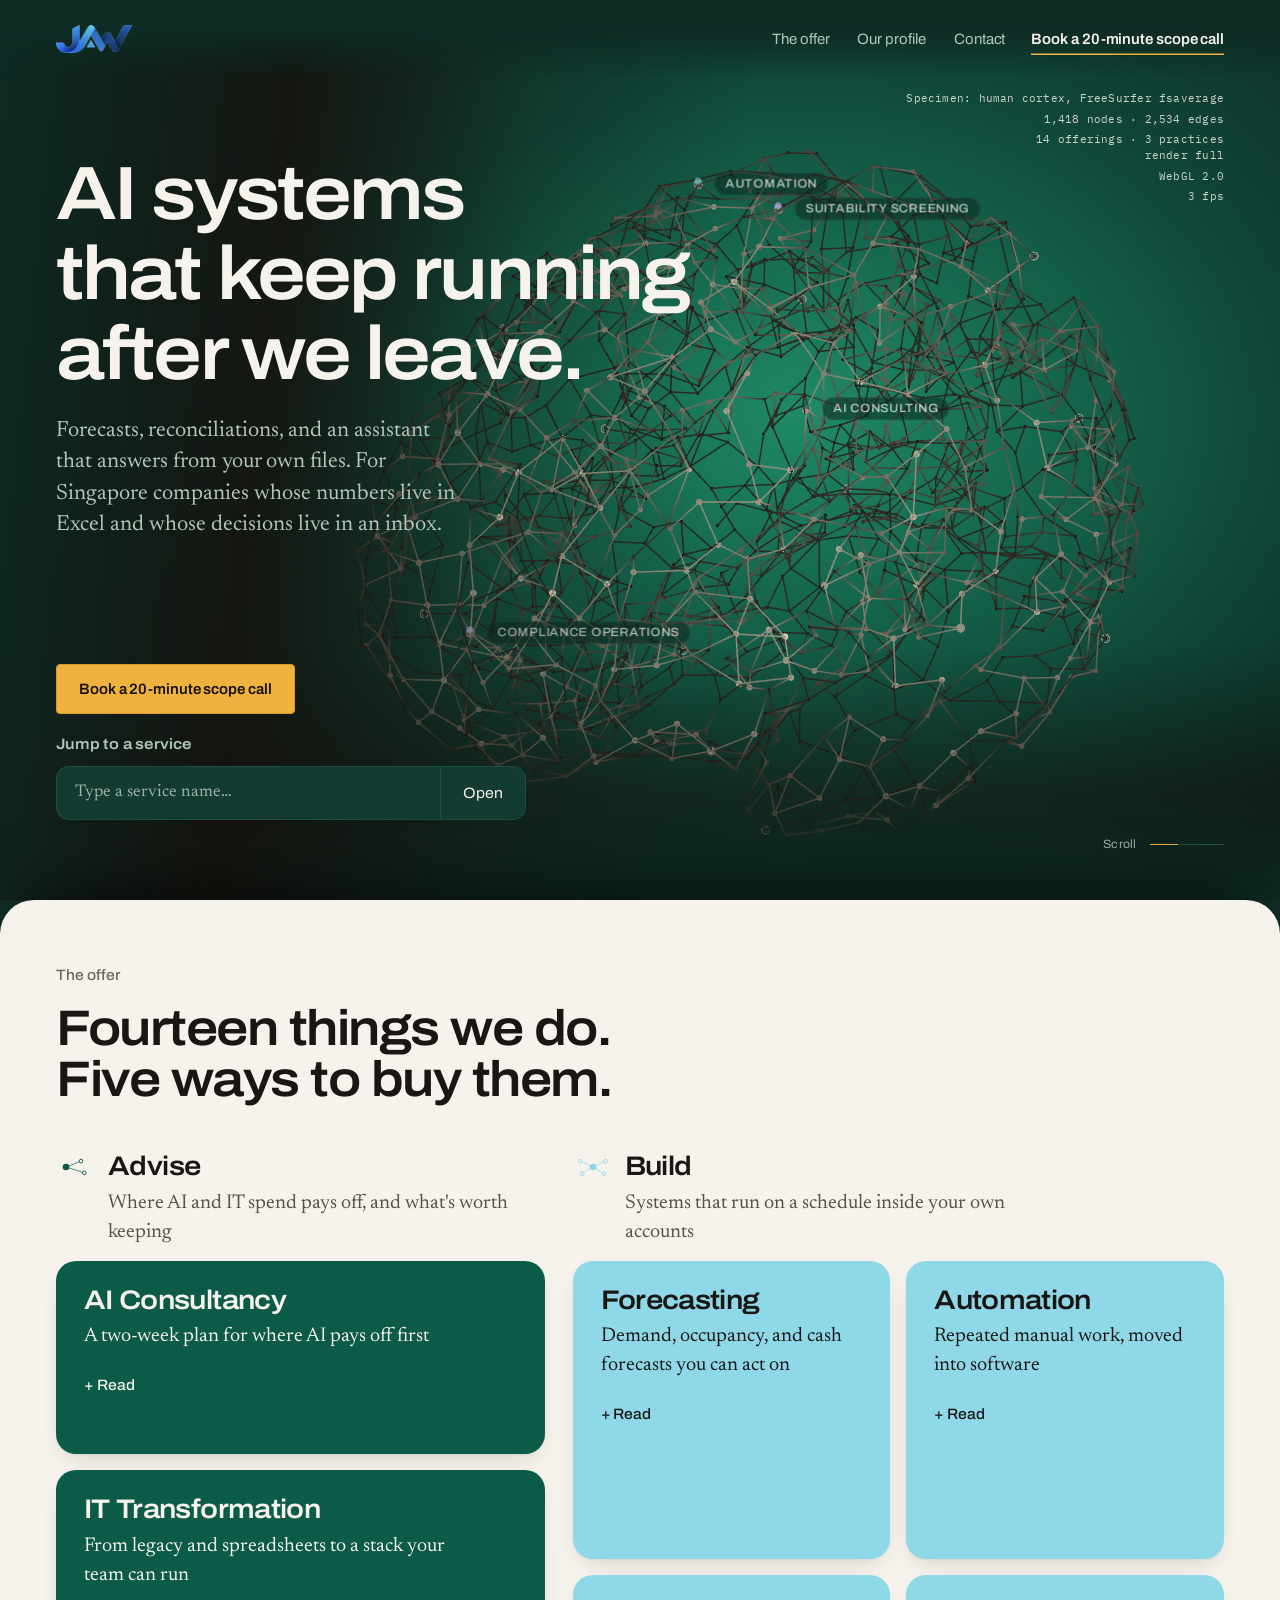
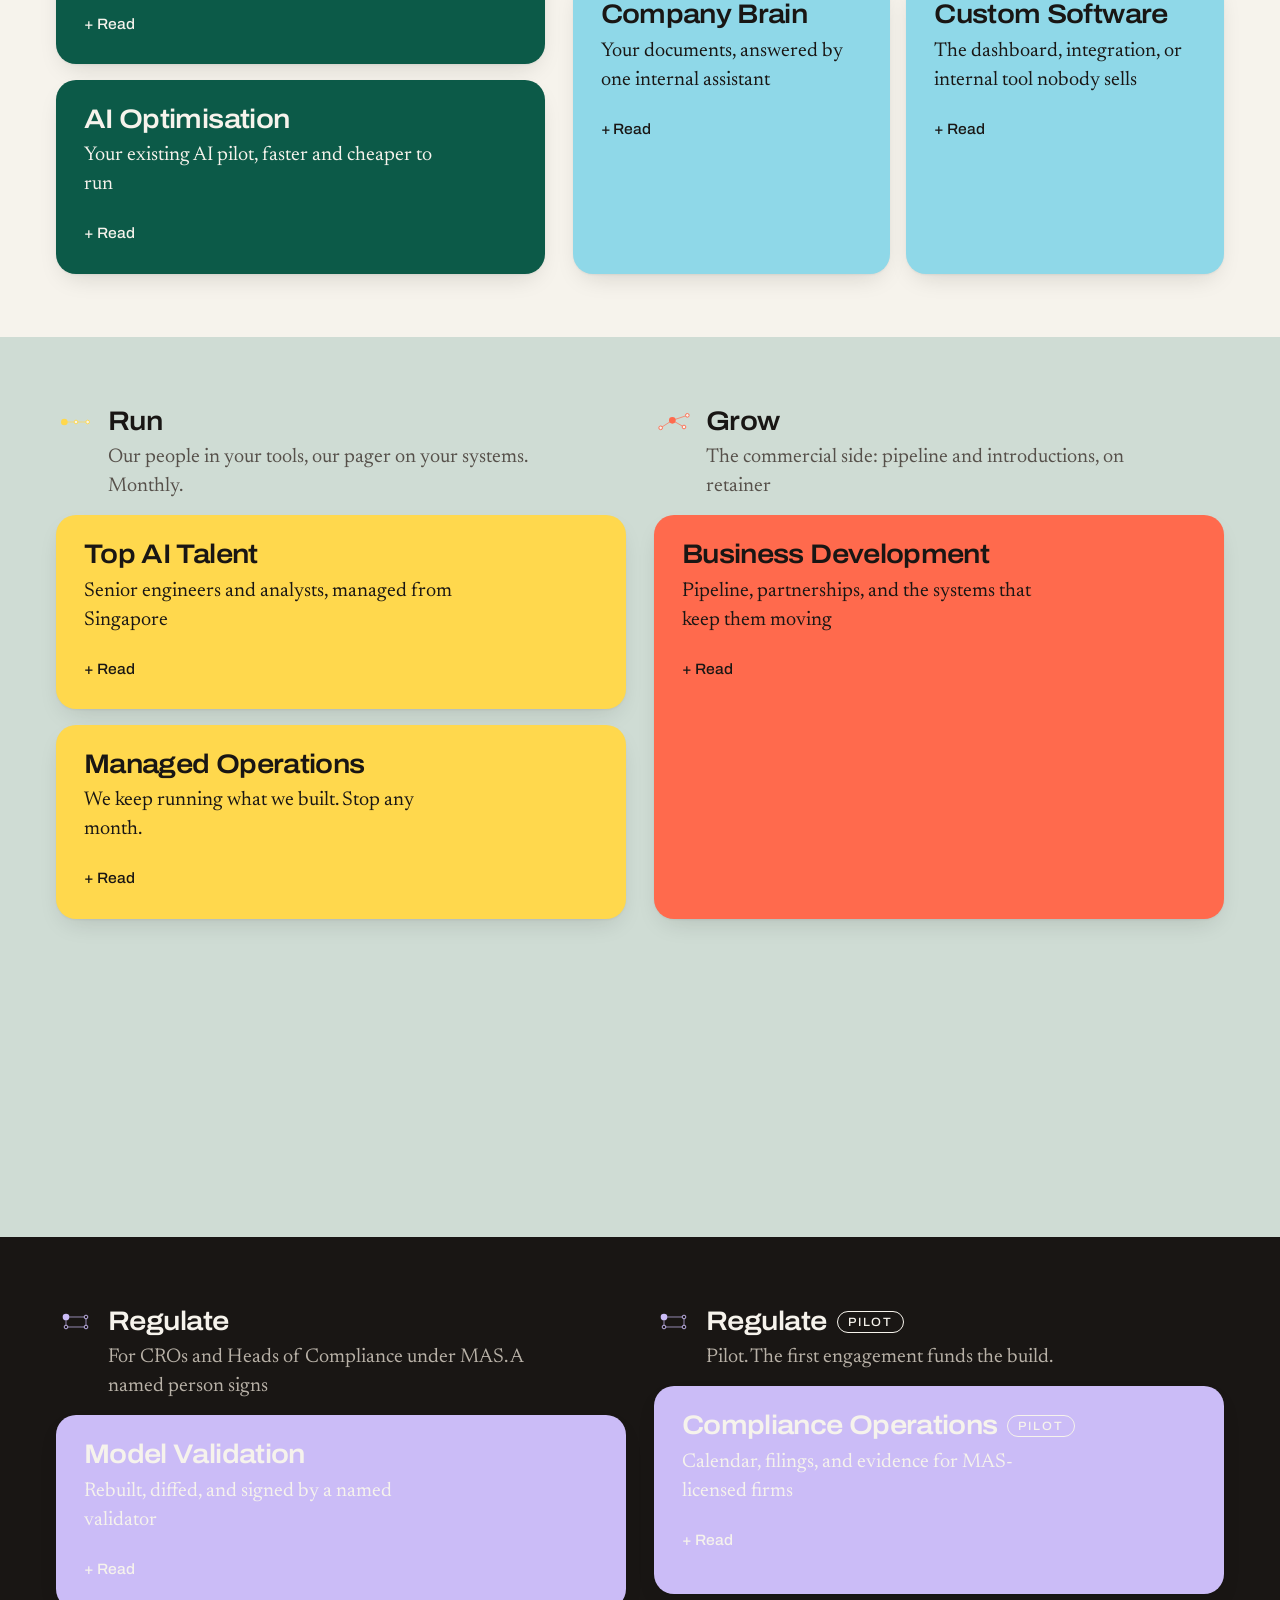
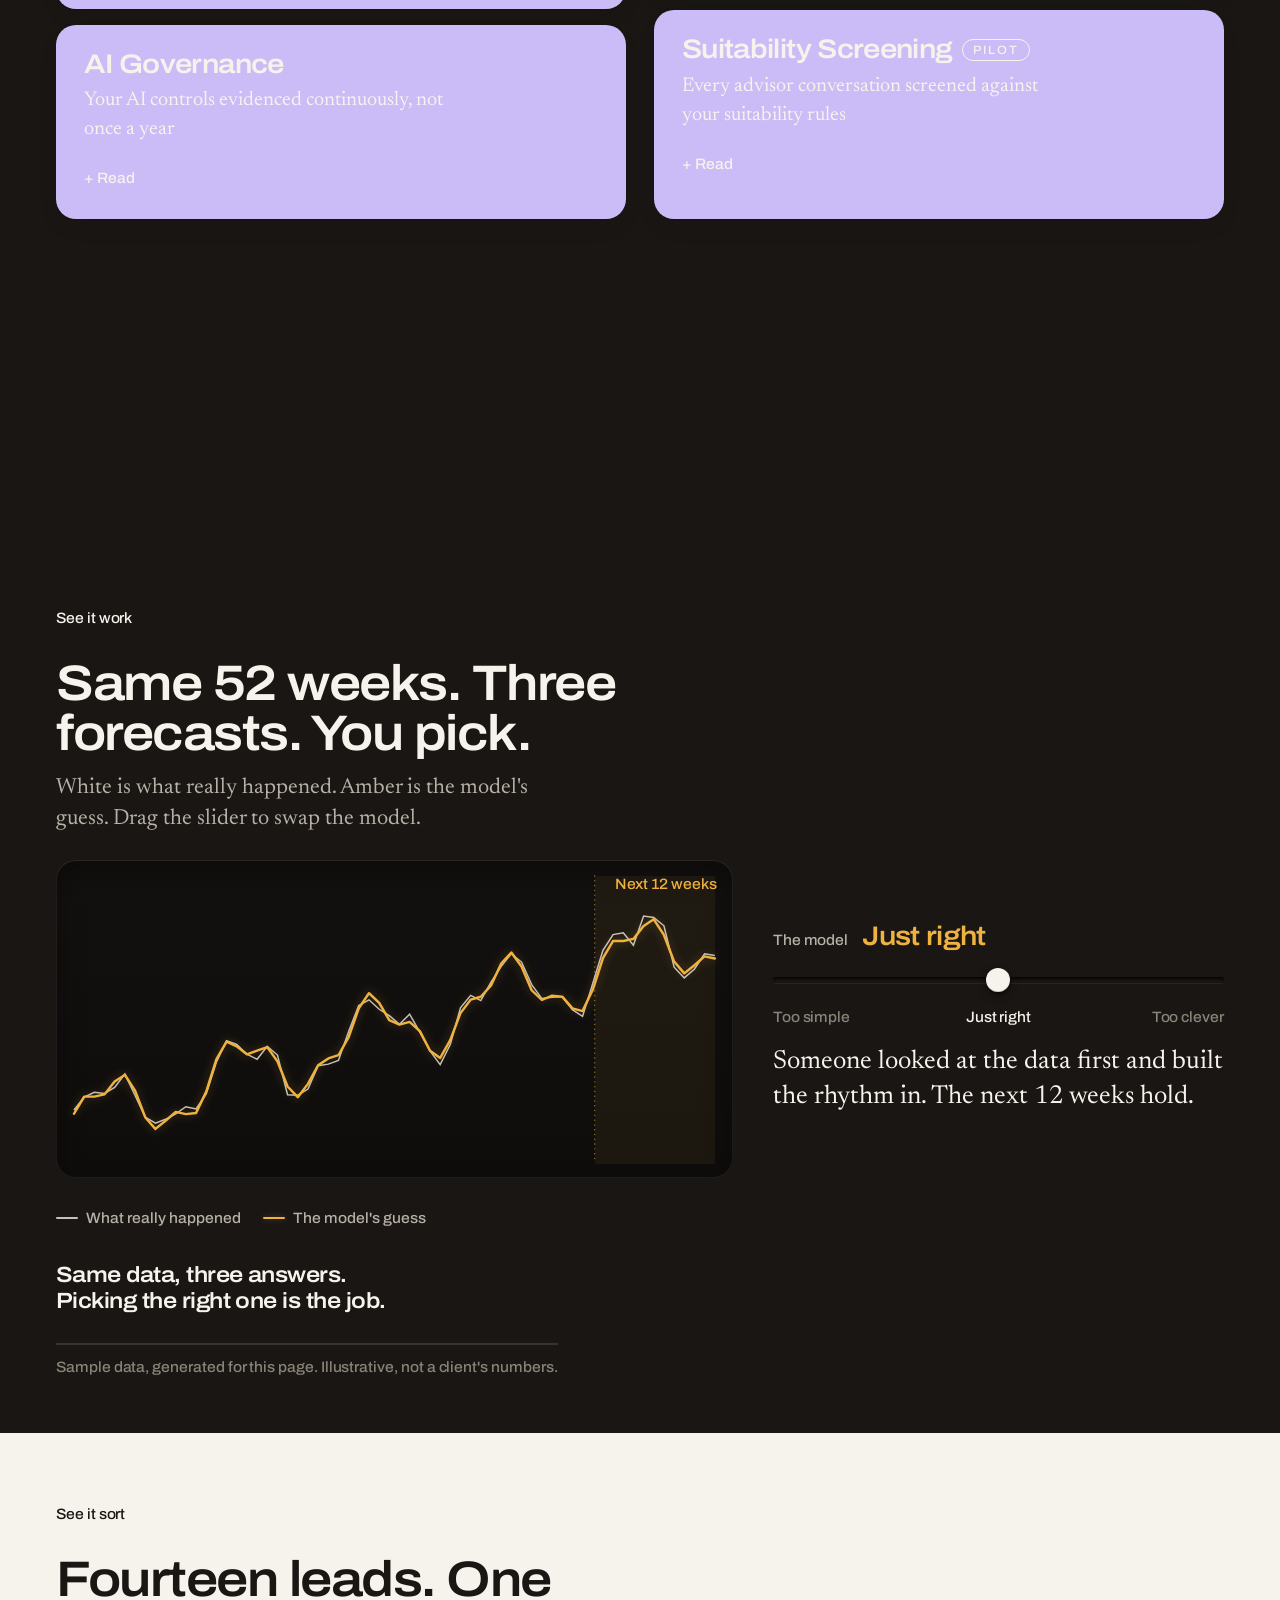
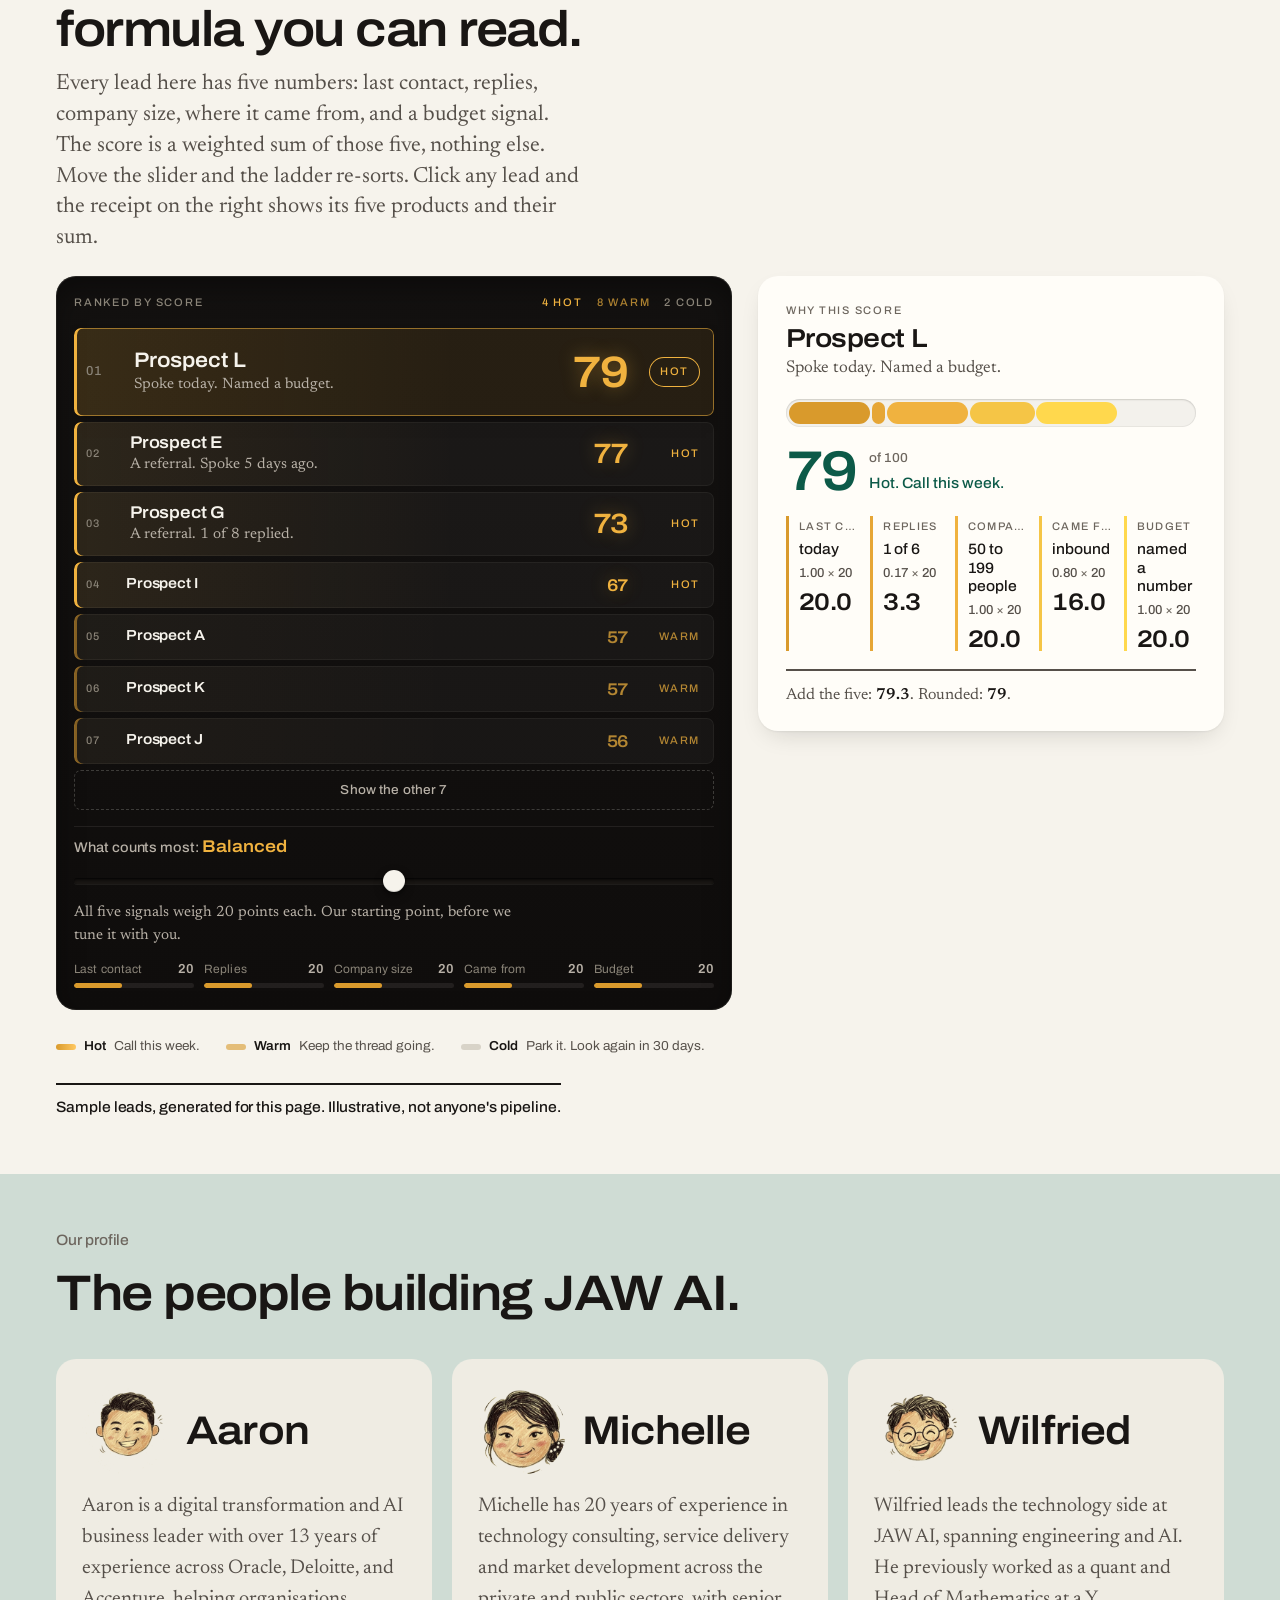
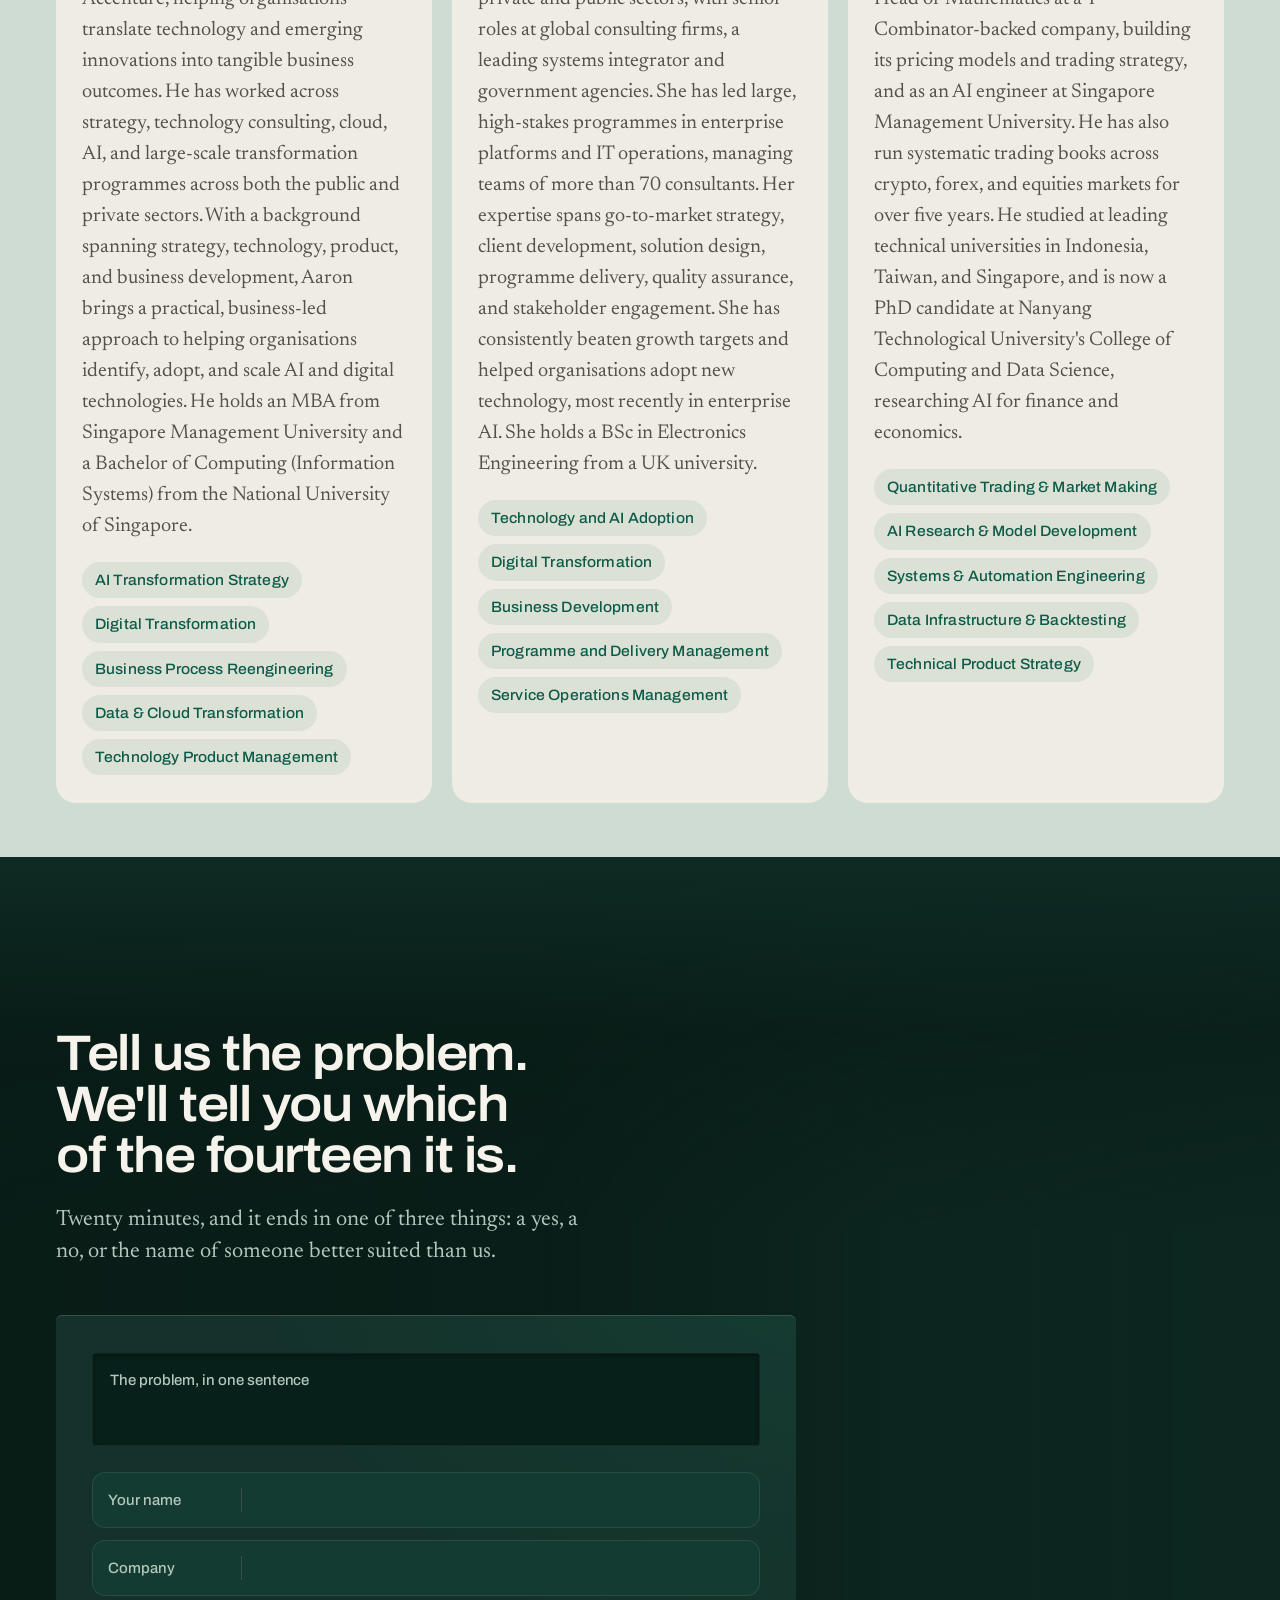
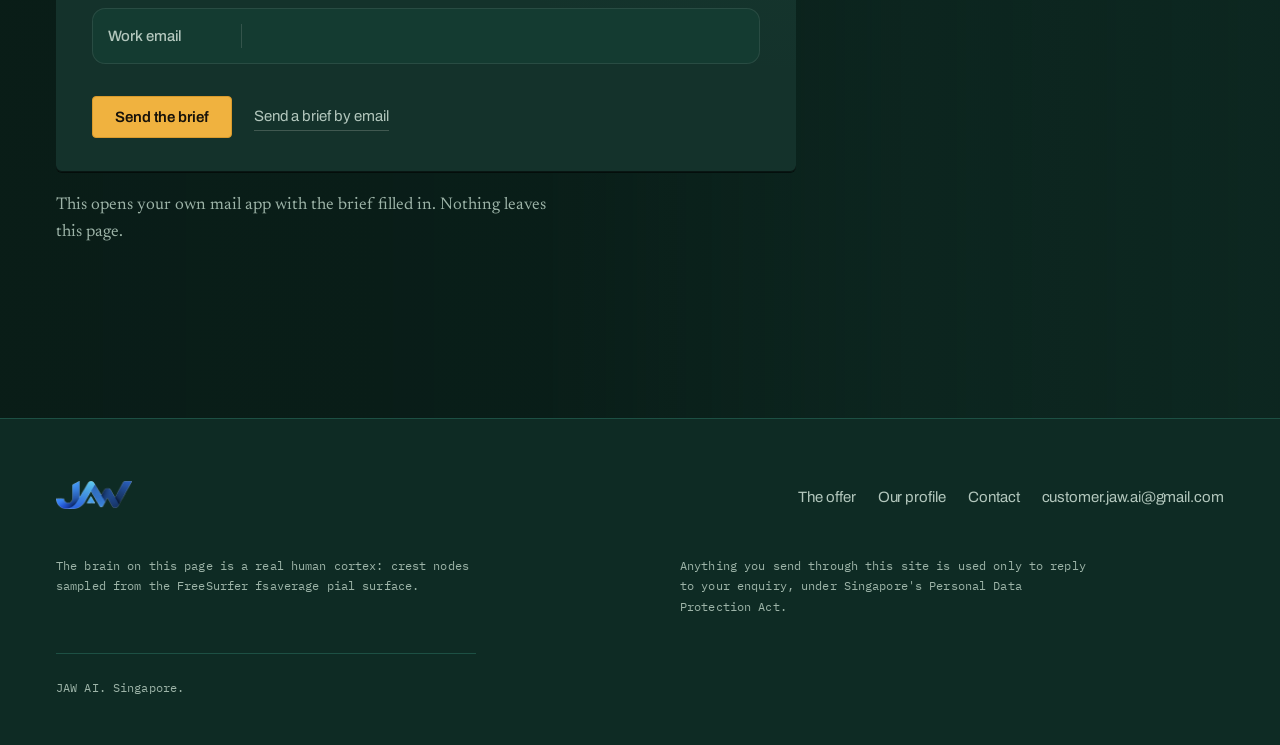
==== standalone.html @ 2fa58566 "A contact address that exists, and a form that is not shaped like a phishing kit customer.jaw.ai@gma" ====
<!doctype html>
<html lang="en-SG">
<head>
<meta charset="utf-8">
<meta name="viewport" content="width=device-width, initial-scale=1, viewport-fit=cover">
<title>JAW AI. AI systems that keep running after we leave.</title>
<meta name="description" content="JAW AI builds forecasting, automation, and internal assistants for Singapore companies that run on spreadsheets and email. Seventeen offerings, five ways to buy them, and the system keeps running after we leave.">
<meta name="theme-color" content="#15120e">
<meta property="og:title" content="JAW AI. AI systems that keep running after we leave.">
<meta property="og:description" content="JAW AI builds forecasting, automation, and internal assistants for Singapore companies that run on spreadsheets and email. Seventeen offerings, five ways to buy them, and the system keeps running after we leave.">
<meta property="og:type" content="website">
<meta property="og:url" content="https://jaw-ai.com/">
<link rel="canonical" href="https://jaw-ai.com/">
<script type="application/ld+json">{"@context":"https://schema.org","@type":"Organization","name":"JAW AI","url":"https://jaw-ai.com/","description":"JAW AI builds forecasting, automation, and internal assistants for Singapore companies that run on spreadsheets and email. Seventeen offerings, five ways to buy them, and the system keeps running after we leave.","email":"customer.jaw.ai@gmail.com","areaServed":{"@type":"Country","name":"Singapore"}}</script>
<link rel="icon" href="[data-uri]" type="image/png">
<link rel="preconnect" href="https://fonts.googleapis.com">
<link rel="preconnect" href="https://fonts.gstatic.com" crossorigin>
<link rel="stylesheet" href="https://fonts.googleapis.com/css2?family=Archivo:wdth,wght@62..125,400..700&family=Newsreader:opsz,wght@6..72,400..600&family=IBM+Plex+Mono:wght@400;500&display=swap" media="print" onload="this.media='all'">
<noscript><link rel="stylesheet" href="https://fonts.googleapis.com/css2?family=Archivo:wdth,wght@62..125,400..700&family=Newsreader:opsz,wght@6..72,400..600&family=IBM+Plex+Mono:wght@400;500&display=swap"></noscript>
<style>/* JAW AI. The contract is DESIGN_JAW.md; every value here traces to a line in it.
   Two grounds: a warm chamber for the object, plaster paper for the document. One hue, the
   specimen key, at two values. A literal colour used in a component instead of a token is a bug. */

:root {
  /* --- CORE. Three values carry the whole system, the way Dropbox's Blue, Coconut and
     Graphite do: one warm off-white to read on, one warm near-black, and the specimen's room. */
  --coconut: #f6f3ec;
  --graphite: #191614;
  --key: #f0b23f;            /* the specimen key. The brain draws with it, so it never changes */
  --key-ink: #17120a;
  /* the amber is a lit object, not a fill: a control painted with it is graded from this pair.
     Both stops are measured against --key-ink in qa/jaw/contrast_check.mjs. */
  --key-lit: #ffc862;
  --key-deep: #d99a2c;

  /* the receipt's five segments: five values of the one hue, deep to paper value, in signal
     order. Shapes on a card, keyed to five printed numbers, not five accents. Three of the five
     are existing tokens; the two intermediates are the only new literals. */
  --key-step-1: var(--key-deep);
  --key-step-2: #e6a636;
  --key-step-3: var(--key);
  --key-step-4: #f5c546;
  --key-step-5: var(--butter);

  /* --- GROUNDS. Every ground on the page is the paper, the ink, the room, or the specimen;
     nothing is imported (DESIGN_TASTE_2026-09-08.md). Sky and lilac were deleted 2026-09-08
     as hues that belonged to nobody, and with them a `#ff6a4d` typed straight into .g-coral:
     a literal the contrast gate reads :root and therefore never measured. Measured on the way
     out, the jade accent on that coral was 3.00:1, under AA. */
  --butter: #ffd84d;         /* the specimen at paper value */
  --mist: #cfdcd4;           /* the room at paper value */
  --jade: #0c5a48;

  /* --- the chamber: deep jade, not black. The specimen is warm bone against it. */
  --chamber: #0e2b24;          /* the edge of the room, and the token the contrast gate reads */
  --chamber-bright: #1f8a68;   /* the lamp behind the specimen; CSF: "ijo nya juga cerah" */
  --chamber-2: #143b31;
  --chamber-3: #1d5044;
  --on-chamber: #f6f3ec;
  --on-chamber-2: #b3c7bd;
  --on-chamber-3: #9db4a8;
  --scrim: rgba(14, 43, 36, 0.74);
  /* the brief plate: ONE flat surface inside the room, raised by a rim light rather than by a
     drop shadow, because a black shadow on a near-black ground is invisible and only makes mud
     at the edge. The 206deg three-stop ramp it used to carry spanned twelve points of L* at 52%
     saturation, which at panel scale reads as plastic, not as light. */
  --plate-face: #14322b;                     /* the surface; 12.5:1 under --on-chamber */
  --plate-rim: rgba(246, 243, 236, 0.16);    /* the edge the lamp is on */
  --plate-seam: rgba(0, 0, 0, 0.55);         /* the edge it is not */
  --brief-rule: rgba(246, 243, 236, 0.20);
  --brief-well: #08201a;

  /* --- the reading ground and its ink */
  --paper: var(--coconut);
  --paper-2: #efece3;
  --card: #fffdf8;
  --ink: var(--graphite);
  --ink-2: #56504a;
  --ink-3: #6d665e;
  --rule: #d8d3c8;
  --rule-soft: #e7e3d9;
  --wash: rgba(25, 22, 20, 0.05);
  --key-paper: var(--jade);  /* 7.37:1 on coconut, 5.90 on butter, 5.12 on sky, 4.70 on lilac */

  /* the brain reads these three; they are chamber values because it only ever draws on chamber */
  --ground: var(--chamber);
  --tissue-node: #fbf6ea;
  --tissue-line: #c2b9a2;

  /* --- type. Archivo carries a width axis: display is set expanded, at 112. */
  --display: "Archivo", "Helvetica Neue", Arial, sans-serif;
  --text: "Newsreader", Georgia, "Times New Roman", serif;
  --sans: "Archivo", "Helvetica Neue", Arial, sans-serif;
  --mono: "IBM Plex Mono", ui-monospace, "SF Mono", Menlo, monospace;

  --r-xs: 7px;
  --r-sm: 13px;
  --r-md: 20px;
  --r-lg: 34px;
  --r-pill: 999px;

  --lift-1: 0 1px 2px rgba(22, 21, 15, 0.05), 0 10px 26px -10px rgba(22, 21, 15, 0.18);
  --lift-2: 0 2px 6px rgba(22, 21, 15, 0.06), 0 26px 54px -20px rgba(22, 21, 15, 0.34);
  --lift-chamber: 0 -26px 70px -26px rgba(0, 0, 0, 0.78);
  --lift-card: 0 30px 70px -30px rgba(0, 0, 0, 0.92);

  --ease: cubic-bezier(0.16, 1, 0.3, 1);
  --ease-quart: cubic-bezier(0.25, 1, 0.5, 1);
  --micro: 170ms;
  --reveal: 780ms;

  --margin: 22px;
  --bar: 60px;
  --act-y: 84px;
  --gutter: 40px;

  --fs-h1: clamp(40px, 11.2vw, 58px);
  --fs-h2: clamp(30px, 8vw, 40px);        /* was 29..38: one section-head size, .cut__h and .h2 both read it */
  --fs-h3: 22px;                           /* was 21: block names, card name, team names, the toys' readouts */
  --fs-lede: clamp(20px, 5.2vw, 23px);
  --fs-text: 18px;
  --fs-small: 16px;
  --fs-sub: 21px;                          /* the step between the lede and the body: the toys' notes */
  --fs-name: 15px;
  --fs-label: 12px;                        /* was 11: the pilot tag and .num; 11px was the one size under the HUD */

  /* the muted inks on graphite. .act-graphite already redefines --ink-2/--ink-3 to these exact
     values (page.css 798..808) but the cuts use .g-graphite, which never did, so the demo block
     typed #b8b1a7 and #8a8478 as literals eleven times. Named once, measured once. */
  --on-graphite-2: #b8b1a7;   /* 8.5:1 on graphite */
  --on-graphite-3: #8a8478;   /* 4.9:1 on graphite */
}

@media (min-width: 1000px) {
  :root {
    --margin: 56px;
    --bar: 78px;
    --act-y: 152px;
    --gutter: 80px;
    --fs-h1: clamp(58px, 5.9vw, 92px);
    --fs-h2: clamp(36px, 3.9vw, 58px);      /* was 34..54: the ceiling is .cut__h's old 58, so the demo does not shrink */
    --fs-h3: clamp(24px, 2.1vw, 30px);      /* was 23: .offer-block__name's old clamp, now the one h3 */
    --fs-lede: clamp(22px, 1.7vw, 31px);
    --fs-text: 20px;                         /* was 19: every explanatory line joins this */
    --fs-small: 17px;
    --fs-sub: 26px;
    --fs-name: 15px;
    --fs-label: 12px;
  }
}

*, *::before, *::after { box-sizing: border-box; }
html { -webkit-text-size-adjust: 100%; scroll-behavior: smooth; }
/* momentum scrolling. The references both run it, and it is most of the difference between a
   page that reads as a document and one that reads as a product. Lenis drives the real scroll
   position, so the fixed chamber and the scroll-driven timelines keep working. */
html.lenis, html.lenis body { height: auto; }
.lenis.lenis-smooth { scroll-behavior: auto !important; }
.lenis.lenis-smooth [data-lenis-prevent] { overscroll-behavior: contain; }
.lenis.lenis-stopped { overflow: clip; }
body {
  margin: 0; background: var(--chamber); color: var(--on-chamber);
  font: 400 var(--fs-text)/1.62 var(--text);
  font-optical-sizing: auto; text-rendering: optimizeLegibility;
  -webkit-font-smoothing: antialiased; overflow-x: hidden;
}
img { max-width: 100%; display: block; }
a { color: inherit; }
:focus-visible { outline: 2px solid var(--key); outline-offset: 3px; border-radius: 1px; }
::selection { background: var(--key); color: var(--key-ink); }

/* one display setting, used everywhere the display face appears */
.h1, .h2, .h3, .band-name, .plate-name, .row-name, .keep-name, .stop-name, .wordmark, .card-name {
  font-family: var(--display);
  font-variation-settings: "wdth" 112;
  font-weight: 600;
  letter-spacing: -0.024em;
}
.label {
  font-family: var(--sans); font-variation-settings: "wdth" 104; font-weight: 500;
  font-size: var(--fs-name); letter-spacing: -0.004em;
}
.num { font-family: var(--sans); font-variation-settings: "wdth" 104; font-weight: 500; font-size: var(--fs-label); letter-spacing: 0.08em; font-variant-numeric: tabular-nums; }
.mono { font-family: var(--mono); font-size: 12px; letter-spacing: 0.01em; }

.skip { position: absolute; left: -9999px; top: 8px; z-index: 60; background: var(--key); color: var(--key-ink); padding: 10px 14px; font-family: var(--sans); }
.skip:focus { left: 8px; }
.sr-only { position: absolute; width: 1px; height: 1px; padding: 0; margin: -1px; overflow: hidden; clip: rect(0 0 0 0); white-space: nowrap; border: 0; }

/* ---------------------------------------------------------------- the chamber */
.brain-layer {
  position: absolute; inset: 0 0 auto; height: 54svh; z-index: 0; overflow: hidden;
  /* graded, not flat: bright jade where the lamp falls on the specimen, deep jade at the edges.
     The canvas clears to transparent, so this is the ground the tissue is lit against. */
  background:
    radial-gradient(ellipse 58% 62% at 63% 46%, var(--chamber-bright) 0%, #166a50 30%, #10483a 62%, transparent 100%),
    linear-gradient(160deg, #123a2f 0%, var(--chamber) 55%, #08221b 100%);
}
.brain-layer canvas, .brain-layer .poster { position: absolute; inset: 0; width: 100%; height: 100%; display: block; }
.brain-layer canvas { cursor: grab; touch-action: pan-y; }
.brain-layer canvas:active { cursor: grabbing; }
.poster { object-fit: cover; opacity: 1; transition: opacity 900ms var(--ease); }
.brain-layer[data-rung="full"] .poster, .brain-layer[data-rung="reduced"] .poster { opacity: 0; }
.brain-layer[data-rung="probing"] canvas { visibility: hidden; }
.brain-layer[data-rung="poster"] canvas, .brain-layer[data-rung="poster"] .labels { display: none; }
@media (min-width: 1000px) {
  .brain-layer { position: fixed; inset: 0; height: 100svh; }
  /* the object sits right of centre: the headline is never read through it */
  .brain-layer canvas, .brain-layer .poster, .brain-layer .labels { left: 22%; width: 78%; }
}

.labels { position: absolute; inset: 0; pointer-events: none; }
.hub {
  position: absolute; left: 0; top: 0; display: flex; align-items: flex-start; gap: 9px;
  pointer-events: auto; will-change: transform; font-family: var(--sans);
  font-variation-settings: "wdth" 104; font-weight: 500; font-size: 12px; letter-spacing: 0.06em;
  text-transform: uppercase; color: var(--on-chamber); text-decoration: none; background: none;
  border: 0; padding: 3px 8px 3px 0; margin-top: -15px; white-space: nowrap; cursor: pointer;
  opacity: calc(0.66 + 0.34 * var(--lit, 0)); transition: opacity var(--micro) var(--ease);
}
.hub .name { background: var(--scrim); padding: 4px 11px 3px; border-radius: var(--r-pill); line-height: 1.3; box-shadow: inset 0 0 0 1px rgba(243, 238, 227, 0.09); backdrop-filter: blur(3px); }
.hub:hover .name, .hub:focus-visible .name { box-shadow: inset 0 0 0 1px rgba(243, 238, 227, 0.28); }
.hub[data-active="1"] .name { background: var(--key); color: var(--key-ink); box-shadow: none; }
.hub[data-side="l"] { flex-direction: row-reverse; padding: 3px 0 3px 8px; }
.hub[data-side="l"] .dot { transform: translateX(4px); }
.hub[data-facing="0"] { opacity: 0; pointer-events: none; }
body[data-act="contact"] .hub:not([data-active="1"]) { opacity: 0; pointer-events: none; }
/* --acc is set inline per hub button in main.ts, one colour per group: the dot carries the
   "warna warni" CSF asked for onto the specimen itself, not just onto the paper below. */
.dot { width: 7px; height: 7px; margin-top: 5px; border-radius: 50%; border: 1px solid var(--acc, var(--on-chamber)); background: var(--acc, transparent); opacity: 0.85; transform: translateX(-4px); flex: none; }
.hub[data-active="1"] .dot { border-color: var(--key); background: var(--key); opacity: 1; }

.hud { position: absolute; display: flex; flex-direction: column; gap: 3px; pointer-events: none; color: var(--on-chamber); opacity: 0.82; line-height: 1.6; font-family: var(--mono); font-size: 11px; letter-spacing: 0.02em; }
.hud-top { top: calc(var(--bar) + 12px); right: var(--margin); text-align: right; }
.hud-corner { top: calc(var(--bar) + 12px + 5.2em); right: var(--margin); text-align: right; }
@media (max-width: 999px) {
  .hud-corner { display: none; }
  .hud-top { top: auto; bottom: 10px; left: var(--margin); right: auto; text-align: left; }
  .hud-top span:nth-child(n+2) { display: none; }
  .hub { opacity: 0; pointer-events: none; }
  .hub[data-active="1"] { opacity: 1; pointer-events: auto; }
}

/* the specimen card: the one element on the page with a shadow, because it floats over glass.
   2026-09-28: it sits on the specimen's centre line, not the bottom of the screen. aimAt() turns
   the clicked hub to face the camera, so the hub lands at the canvas centre; the card sits beside
   it on the same line. `translate` is used for the centring so `transform` stays free for the
   arrival keyframe. */
.card {
  position: absolute; right: var(--margin); top: 50%; bottom: auto; translate: 0 -50%;
  width: min(400px, calc(100% - 2 * var(--margin)));
  max-height: calc(100svh - 2 * (var(--bar) + 24px)); overflow: auto;
  background: var(--chamber-2); padding: 26px 28px 24px; z-index: 3; border-radius: 6px;
  box-shadow: inset 0 1px 0 var(--plate-rim), inset 0 0 0 1px var(--chamber-3), 0 1px 0 var(--plate-seam);
  animation: card-in 240ms var(--ease) both;
}
@keyframes card-in { from { opacity: 0; transform: translateY(10px); } to { opacity: 1; transform: none; } }
.card[hidden] { display: none; }
.card-group { margin: 0 0 12px; color: var(--key); display: flex; align-items: center; gap: 9px; }
/* the same disc the hub carries on the specimen, so the card is visibly the hub's */
.card-dot { width: 9px; height: 9px; border-radius: 50%; background: var(--acc, var(--key)); flex: none; }
.card-name { margin: 0; font-size: var(--fs-h3); line-height: 1.04; }
.card-blurb { margin: 10px 0 0; font-size: var(--fs-text); line-height: 1.5; color: var(--on-chamber-2); max-width: 30ch; }
.card-foot { margin: 20px 0 0; display: flex; justify-content: space-between; align-items: center; font-family: var(--sans); font-variation-settings: "wdth" 104; font-size: var(--fs-name); letter-spacing: -0.004em; }
.card-foot a { color: var(--key); text-decoration: none; border-bottom: 1px solid var(--key); padding-bottom: 3px; }
.card-close { font: inherit; letter-spacing: inherit; text-transform: inherit; color: var(--on-chamber-3); background: none; border: 0; padding: 0; cursor: pointer; }
@media (max-width: 999px) { .card { left: var(--margin); right: var(--margin); width: auto; top: auto; bottom: 14px; translate: none; } }

/* ---------------------------------------------------------------- the bar */
.topbar {
  position: fixed; top: 0; left: 0; right: 0; height: var(--bar); z-index: 40;
  display: flex; align-items: center; gap: 26px; padding: 0 var(--margin);
  color: var(--on-chamber);
  background: linear-gradient(var(--chamber) 38%, rgba(21, 18, 14, 0));
  transition: background var(--micro) linear, color var(--micro) linear, box-shadow var(--micro) linear;
}
body[data-ground="paper"] .topbar {
  color: var(--graphite); background: transparent;
  backdrop-filter: blur(20px) saturate(1.5); -webkit-backdrop-filter: blur(20px) saturate(1.5);
  box-shadow: 0 1px 0 rgba(25, 22, 20, 0.09);
}
body[data-ground="dark"] .topbar {
  color: var(--coconut); background: transparent;
  backdrop-filter: blur(20px) saturate(1.5); -webkit-backdrop-filter: blur(20px) saturate(1.5);
  box-shadow: 0 1px 0 rgba(246, 243, 236, 0.12);
}
body[data-ground="paper"] .topnav a { color: var(--ink-2); }
body[data-ground="dark"] .topnav a { color: var(--on-chamber-2); }
/* the mark: CSF's own file (2026-09-28), replacing the amber-dot-plus-text placeholder. A real
   logo doesn't recolour per ground the way the dot did; it's the same blue gradient on chamber
   and on paper, which is the point of a mark rather than a token-painted glyph. */
.wordmark { display: inline-flex; align-items: center; text-decoration: none; }
.wordmark-mark { display: block; height: 24px; width: auto; }
@media (min-width: 1000px) { .wordmark-mark { height: 28px; } }
.topnav { margin-left: auto; }
.topnav ul { display: flex; gap: 28px; list-style: none; margin: 0; padding: 0; }
.topnav a { font-family: var(--sans); font-variation-settings: "wdth" 100; font-size: var(--fs-name); letter-spacing: -0.004em; color: var(--on-chamber-2); text-decoration: none; transition: color var(--micro) var(--ease); }
body[data-ground="paper"] .topnav a { color: var(--ink-2); }
.topnav a:hover { color: var(--key); }
@media (max-width: 999px) { .topnav { display: none; } .btn-top { margin-left: auto; } }

.btn {
  display: inline-flex; align-items: center; justify-content: center; border-radius: var(--r-pill);
  font-family: var(--sans); font-variation-settings: "wdth" 100; font-weight: 600;
  font-size: var(--fs-name); letter-spacing: -0.006em; text-decoration: none;
  padding: 12px 22px; border: 1px solid transparent; cursor: pointer; border-radius: 4px;
  transition: background var(--micro) var(--ease), color var(--micro) var(--ease),
              border-color var(--micro) var(--ease), box-shadow var(--micro) var(--ease);
}
.btn-primary { background: var(--key); color: var(--key-ink); border-color: var(--key-deep); }
.btn-primary:hover { background: var(--key-lit); border-color: var(--key); }
body[data-ground="paper"] .btn-primary { background: var(--ink); color: var(--paper); border-color: transparent; }
body[data-ground="paper"] .btn-primary:hover { background: var(--key-paper); color: #fff; }

/* The bar asks in words, not in amber. One filled amber object exists on this page and it is
   the one that sends the brief: asking twice, once before the argument has been made, costs
   more than it earns on a considered purchase (DESIGN_TASTE_2026-09-08.md, section 6). */
.btn-top {
  padding: 4px 0 3px; border: 0; border-radius: 0; background: none; font-size: var(--fs-name);
  color: inherit; box-shadow: inset 0 -1.5px 0 0 var(--key);
}
.btn-top:hover { background: none; color: var(--key); }
body[data-ground="paper"] .btn-top { background: none; color: inherit; box-shadow: inset 0 -1.5px 0 0 var(--key-paper); }
body[data-ground="paper"] .btn-top:hover { background: none; color: var(--key-paper); }
@media (max-width: 560px) { .btn-top { font-size: 14px; } }

/* ---------------------------------------------------------------- act I, the hero */
.hero {
  position: relative; z-index: 1; min-height: 100svh;
  padding: calc(54svh + 30px) var(--margin) 40px;
  display: grid; grid-template-rows: auto 1fr auto; gap: 28px;
}
.hero-head { max-width: 100%; }
.h1 { margin: 0; font-size: var(--fs-h1); line-height: 0.94; letter-spacing: -0.038em; text-wrap: balance; }
.h1-line { display: block; overflow: hidden; padding-block: 0.12em; margin-block: -0.12em; }
.h1-inner { display: block; transform: translateY(106%); animation: rise 1000ms var(--ease) forwards; animation-delay: calc(var(--i) * 105ms + 200ms); }
@keyframes rise { to { transform: translateY(0); } }
.hero-lede {
  margin: 26px 0 0; max-width: 34ch; color: var(--on-chamber-2);
  font-size: var(--fs-lede); line-height: 1.42; font-optical-sizing: auto;
  opacity: 0; animation: fade 900ms var(--ease) 700ms forwards;
}
@keyframes fade { to { opacity: 1; } }
.hero-foot { display: grid; gap: 22px; }
.hero-foot > * { min-width: 0; }   /* the input's placeholder can be long; without this the hero overflows a phone */
.hero-ask, .scroll-cue { opacity: 0; animation: fade 900ms var(--ease) 900ms forwards; }
.hero-ask { display: grid; gap: 18px; justify-items: start; }

.ask { margin: 0; max-width: min(470px, 100%); width: 100%; }
.ask-label { display: block; font-family: var(--display); font-variation-settings: "wdth" 110; font-weight: 600; font-size: var(--fs-name); letter-spacing: -0.01em; margin-bottom: 10px; color: var(--on-chamber-2); }
.ask-field { display: flex; }
.ask-field input {
  flex: 1 1 0; width: 100%; min-width: 0; font: 400 var(--fs-small)/1.4 var(--text); color: var(--on-chamber);
  background: var(--chamber-2); border: 1px solid var(--chamber-3); border-right: 0;
  padding: 14px 18px; border-radius: var(--r-sm) 0 0 var(--r-sm);
}
.ask-field input::placeholder { color: var(--on-chamber-3); }
.ask-field input:focus-visible { outline: 2px solid var(--key); outline-offset: -2px; }
.ask-go { font-family: var(--sans); font-variation-settings: "wdth" 106; font-size: var(--fs-name); letter-spacing: -0.004em; color: var(--on-chamber); background: var(--chamber-2); border: 1px solid var(--chamber-3); padding: 0 22px; border-radius: 0 var(--r-sm) var(--r-sm) 0; cursor: pointer; transition: background var(--micro) var(--ease), color var(--micro) var(--ease); }
.ask-go:hover { background: var(--key); color: var(--key-ink); border-color: var(--key); }
.ask-result { margin: 10px 0 0; min-height: 1.6em; font-size: var(--fs-name); line-height: 1.5; color: var(--on-chamber-3); }
.ask-result .hit { color: var(--key); font-family: var(--display); font-variation-settings: "wdth" 110; font-weight: 600; letter-spacing: -0.015em; }

.scroll-cue { display: none; }
@media (min-width: 1000px) {
  .hero { padding: calc(var(--bar) + 9vh) var(--margin) 46px; pointer-events: none; }
  .hero a, .hero input, .hero button, .hero form { pointer-events: auto; }
  .hero::before {
    content: ""; position: absolute; inset: 0; z-index: -1; pointer-events: none;
    background:
      linear-gradient(96deg, var(--chamber) 0%, rgba(21,18,14,0.9) 22%, rgba(21,18,14,0.24) 40%, rgba(21,18,14,0) 55%),
      linear-gradient(0deg, var(--chamber) 0%, rgba(21,18,14,0.52) 12%, rgba(21,18,14,0) 28%);
  }
  .hero-head { grid-row: 1; max-width: min(58vw, 780px); }
  .hero-foot { grid-row: 3; grid-template-columns: minmax(0, 470px) 1fr; align-items: end; gap: 40px; }
  .scroll-cue {
    display: inline-flex; align-items: center; gap: 14px; justify-self: end; align-self: end;
    font-family: var(--sans); font-variation-settings: "wdth" 104; font-size: var(--fs-label);
    letter-spacing: 0.01em; color: var(--on-chamber-3); text-decoration: none;
  }
  .scroll-rule { width: 74px; height: 1px; background: var(--chamber-3); position: relative; overflow: hidden; }
  .scroll-rule::after { content: ""; position: absolute; inset: 0; width: 28px; background: var(--key); animation: travel 2800ms var(--ease-quart) infinite; }
  @keyframes travel { 0% { transform: translateX(-32px); } 62%, 100% { transform: translateX(80px); } }
}

/* ---------------------------------------------------------------- the paper sheet */
.sheet {
  position: relative; z-index: 2; background: transparent; color: var(--ink);
}
/* the cuts, ported from the deck (scrollcraft/builds/jaw-cutlist): every cut paints its own
   ground, so the sheet is transparent and the one unpainted cut lets the hero's brain back */
.cut { min-height: 56svh; display: grid; align-items: center; padding: clamp(2rem, 6vh, 5rem) var(--margin); color: var(--graphite); position: relative; }
.cut__in { display: grid; gap: 14px; max-width: 1240px; width: 100%; margin-inline: auto; }
.sheet > .cut:first-child { border-radius: var(--r-lg) var(--r-lg) 0 0; box-shadow: var(--lift-chamber); min-height: 64svh; }
.g-butter { background: var(--butter); } .g-mist { background: var(--mist); }
.g-coconut { background: var(--coconut); }
/* 2026-09-28: .act-graphite already redefines --ink-2/--ink-3 for graphite (798..808 below);
   .g-graphite never did, so components on a graphite cut (the forecast demo, the leads toy) typed
   #b8b1a7 / #8a8478 as literals instead. Named once as --on-graphite-2/3 (:root), read here, so
   every graphite component can read a token instead of retyping the bytes. */
.g-graphite { background: var(--graphite); color: var(--coconut); --ink: var(--coconut); --ink-2: var(--on-graphite-2); --ink-3: var(--on-graphite-3); --key-paper: var(--key); --rule: rgba(246, 243, 236, 0.24); --rule-soft: rgba(246, 243, 236, 0.13); }
.cut__h { margin: 0; font-family: var(--display); font-variation-settings: "wdth" 112; font-weight: 600; font-size: var(--fs-h2); line-height: 1.0; letter-spacing: -0.03em; text-wrap: balance; max-width: 22ch; }
.cut__p { margin: 0; font-family: var(--text); font-size: var(--fs-lede); line-height: 1.4; max-width: 40ch; color: var(--ink-2); }
.cut__p--wide { max-width: 44ch; }
.cut__tag { margin: 0; font-family: var(--sans); font-variation-settings: "wdth" 104; font-weight: 500; font-size: var(--fs-name); letter-spacing: -0.004em; padding-top: 10px; border-top: 2px solid currentColor; justify-self: start; }
.cut--week .cut__h { font-family: var(--text); font-variation-settings: normal; font-weight: 400; font-size: clamp(26px, 3.4vw, 46px); letter-spacing: -0.01em; max-width: 26ch; }
@media (min-width: 900px) { .cut--week:nth-of-type(odd) .cut__in { justify-items: end; text-align: right; } .cut--week:nth-of-type(odd) .cut__tag { justify-self: end; } }
.cut--pair { min-height: 50svh; }
.cut--pair .cut__in { gap: 40px; }
@media (min-width: 800px) { .cut--pair .cut__in { grid-template-columns: 1fr 1fr; } }
.pair__one { display: grid; gap: 6px; padding-top: 14px; border-top: 2px solid currentColor; }
.pair__more { margin-top: 8px; }
.pair__more summary { cursor: pointer; list-style: none; font-family: var(--sans); font-variation-settings: "wdth" 104; font-weight: 500; font-size: var(--fs-name); letter-spacing: -0.004em; padding: 8px 0; }
.pair__more summary::-webkit-details-marker { display: none; }
.pair__more summary::before { content: "+ "; }
.pair__more[open] summary::before { content: "\2013 "; }
.pair__gline { margin: 6px 0 8px; font-family: var(--sans); font-size: 12px; letter-spacing: 0.04em; color: var(--ink-2); }
.pair__blurb { margin: 0; font-family: var(--text); font-size: var(--fs-text); line-height: 1.6; max-width: 52ch; color: var(--ink-2); }
/* three plates, three angles: a print tipped in at the same angle three times is a template */
.cut.cut--plate[data-jaw-focus="regulated-finance"] .plate { --tilt: -0.45deg; }   /* outranks the nth-of-type rule */
.cut--silence { min-height: 100svh; background: transparent; }
.cut--plate { min-height: 68svh; }
.cut--plate .cut__in { gap: 32px; align-items: center; }
@media (min-width: 900px) { .cut--plate .cut__in { grid-template-columns: minmax(0, 1.1fr) minmax(0, 1fr); } .cut--plate:nth-of-type(even) .plate { order: 2; } }
.plate { margin: 0; border-radius: 3px; overflow: clip; background: var(--chamber); box-shadow: -10px 16px 34px -18px rgba(22, 21, 15, 0.42); transform: rotate(var(--tilt, -0.8deg)); }
.cut--plate:nth-of-type(even) .plate { --tilt: 0.7deg; }
.plate img { width: 100%; height: auto; display: block; }
/* The landing page's tipped-in print and the service page's two-column plate section are both
   called .plate, and the service page's `@media (min-width: 1000px) .plate { display: grid;
   grid-template-columns: 340px ... }` was winning on the landing page: the only images on the
   page were being laid into a 340px column inside a 633px figure, with 293px of dead chamber
   beside them. Measured 2026-09-08: img 340x255 in a 633x255 figure. figure.plate outranks the
   bare class, inside the media query as well as outside it. */
figure.plate { display: block; margin: 0; }
figure.plate img { width: 100%; height: auto; }
.plate__txt { display: grid; gap: 14px; }
.facts { list-style: none; margin: 14px 0 0; padding: 0; display: grid; gap: 18px; }
.facts li { display: grid; gap: 4px; border-top: 2px solid currentColor; padding-top: 12px; }
.facts strong { font-family: var(--display); font-variation-settings: "wdth" 112; font-weight: 600; font-size: 20px; letter-spacing: -0.02em; }
.facts span { font-family: var(--text); font-size: 16px; line-height: 1.5; color: var(--ink-2); }
.facts--four span { font-family: var(--sans); font-size: var(--fs-name); letter-spacing: -0.004em; color: var(--ink-2); }
@media (min-width: 800px) { .facts { grid-template-columns: repeat(3, 1fr); } .facts--four { grid-template-columns: repeat(4, 1fr); } }
.cut--measure { min-height: 80svh; }

/* ---------------------------------------------------------------- the forecast demo
   2026-09-27: "see it work", a live proof rather than a claim. Dark ground on purpose: it's
   the one moment on the page meant to read as an instrument, the way the hero's HUD does.
   Visual pass by Fable after CSF called the first version "slop": the chart plate is a
   recessed instrument well (inset shadows, deeper graphite), not a tinted div; the forecast
   window is its own amber-tinted zone; the actual/fit lines are told apart by geometry (miter
   vs round joins) as well as colour, and the fit line alone carries a soft amber glow; the
   slider is a recessed groove with a lifted bone disc.
   2026-09-28: CSF, "way too small, people need to read like documents... make it more like
   toys". The readout is now the biggest type after the h2, the note is a lede, the groove has
   three named stops, and every ink here is a token (--on-graphite-2/3, page.css :root). */
.cut--demo { min-height: 72svh; }
.demo-widget { margin-top: 12px; display: grid; gap: 28px; max-width: 880px; }

.demo-chart-wrap {
  position: relative;
  border-radius: var(--r-md);
  overflow: hidden;
  background: linear-gradient(180deg, #131110 0%, #0f0d0c 100%);
  box-shadow:
    inset 0 0 0 1px rgba(246, 243, 236, 0.07),
    inset 0 1px 0 rgba(246, 243, 236, 0.05),
    inset 0 12px 28px rgba(0, 0, 0, 0.38);
}
.demo-chart {
  display: block; width: 100%; height: auto; aspect-ratio: 640 / 300; box-sizing: border-box;
  padding: 16px 18px 14px; overflow: visible;
  /* the forecast window (the last 12 of 64 weeks) as its own zone: 52/64 = 81.25% */
  background: linear-gradient(90deg, transparent 0 81.25%, rgba(240, 178, 63, 0.06) 81.25% 100%);
  background-origin: content-box; background-clip: content-box; background-repeat: no-repeat;
}
.demo-actual { fill: none; stroke: var(--coconut); stroke-width: 1.5; stroke-linejoin: miter; stroke-linecap: butt; opacity: 0.78; }
.demo-fit { fill: none; stroke: var(--key); stroke-width: 2.5; stroke-linejoin: round; stroke-linecap: round; filter: drop-shadow(0 0 5px rgba(240, 178, 63, 0.32)); }
.demo-split { stroke: rgba(240, 178, 63, 0.55); stroke-width: 1.5; stroke-linecap: round; stroke-dasharray: 0 5; }
/* the window's name, in sentence case: T1 gives capitals to the hub pills and the HUD only */
.demo-split-label {
  position: absolute; top: 12px; right: 16px; margin: 0;
  font-family: var(--sans); font-variation-settings: "wdth" 104; font-weight: 500; font-size: var(--fs-name); letter-spacing: -0.004em;
  color: var(--key);
}

.demo-controls { display: grid; gap: 10px; }
/* the readout: the word for the model, big. It is what the slider changes and it is the answer. */
.demo-readout { margin: 0; display: flex; align-items: baseline; flex-wrap: wrap; gap: 6px 14px; }
.demo-slider-label { font-family: var(--sans); font-variation-settings: "wdth" 104; font-weight: 500; font-size: var(--fs-name); letter-spacing: -0.004em; color: var(--ink-2); }
.demo-state-label { font-family: var(--display); font-variation-settings: "wdth" 112; font-weight: 600; font-size: var(--fs-h3); letter-spacing: -0.024em; line-height: 1.04; color: var(--key); }

.demo-groove { display: block; }
#demo-slider {
  -webkit-appearance: none; appearance: none; width: 100%; height: 6px; margin: 10px 0 4px;
  border-radius: var(--r-pill); background: linear-gradient(180deg, #0e0c0b, #1b1815);
  box-shadow: inset 0 1px 2px rgba(0, 0, 0, 0.65), 0 1px 0 rgba(246, 243, 236, 0.06);
  cursor: pointer;
}
#demo-slider:focus-visible { outline: 2px solid var(--key); outline-offset: 4px; }
#demo-slider::-webkit-slider-thumb {
  -webkit-appearance: none; width: 24px; height: 24px; border-radius: 50%; background: var(--coconut); border: none;
  box-shadow: 0 1px 2px rgba(0, 0, 0, 0.55), 0 4px 10px rgba(0, 0, 0, 0.35), inset 0 -1px 0 rgba(0, 0, 0, 0.14);
  transition: transform 120ms ease, box-shadow 120ms ease;
}
#demo-slider:active::-webkit-slider-thumb { transform: scale(1.08); box-shadow: 0 2px 3px rgba(0, 0, 0, 0.55), 0 8px 18px rgba(0, 0, 0, 0.4), inset 0 -1px 0 rgba(0, 0, 0, 0.14); }
#demo-slider::-moz-range-track { height: 6px; border-radius: var(--r-pill); background: linear-gradient(180deg, #0e0c0b, #1b1815); box-shadow: inset 0 1px 2px rgba(0, 0, 0, 0.65); }
#demo-slider::-moz-range-thumb { width: 24px; height: 24px; border-radius: 50%; background: var(--coconut); border: none; box-shadow: 0 1px 2px rgba(0, 0, 0, 0.55), 0 4px 10px rgba(0, 0, 0, 0.35); }

/* the three stops: the groove is a dial, and these are its positions. The word under the
   current stop takes the ink; the others stay muted. data-state is set by main.ts. */
.demo-stops { margin: 0; display: grid; grid-template-columns: 1fr 1fr 1fr; font-family: var(--sans); font-variation-settings: "wdth" 104; font-weight: 500; font-size: var(--fs-name); letter-spacing: -0.004em; color: var(--ink-3); }
.demo-stops span:nth-child(2) { text-align: center; }
.demo-stops span:nth-child(3) { text-align: right; }
.demo-widget[data-state="under"] .demo-stops span:nth-child(1),
.demo-widget[data-state="good"] .demo-stops span:nth-child(2),
.demo-widget[data-state="over"] .demo-stops span:nth-child(3) { color: var(--ink); }

/* the note: one or two sentences at the sub step, the size a toy's caption should be */
.demo-state-note { margin: 6px 0 0; font-family: var(--text); font-size: var(--fs-sub); line-height: 1.35; color: var(--ink); max-width: 30ch; min-height: 2lh; text-wrap: pretty; }

.demo-legend { margin: 0; display: flex; flex-wrap: wrap; gap: 8px 22px; font-family: var(--sans); font-variation-settings: "wdth" 104; font-size: var(--fs-name); font-weight: 500; color: var(--ink-2); }
.demo-legend [data-series] { display: inline-flex; align-items: center; gap: 8px; }
.demo-legend [data-series]::before { content: ""; display: inline-block; width: 22px; height: 2px; border-radius: 1px; }
.demo-legend [data-series="actual"]::before { background: var(--coconut); opacity: 0.78; height: 1.5px; }
.demo-legend [data-series="fit"]::before { background: var(--key); box-shadow: 0 0 6px rgba(240, 178, 63, 0.32); }
/* the point: why this toy is on a consultancy's page, at lede size, in the display face */
.demo-point { margin: 4px 0 0; font-family: var(--display); font-variation-settings: "wdth" 112; font-weight: 600; font-size: var(--fs-lede); line-height: 1.2; letter-spacing: -0.024em; max-width: 24ch; text-wrap: balance; }
.cut--demo .cut__tag { color: var(--ink-3); border-top-color: var(--rule-soft); }

@media (min-width: 1000px) {
  /* the chart and its controls side by side: the readout sits beside the well at eye level,
     the way a dial sits beside a gauge. Below 1000px they stack. */
  .demo-widget { max-width: 1240px; grid-template-columns: minmax(0, 1.5fr) minmax(300px, 1fr); grid-template-areas: "chart controls" "legend legend" "point point" "tag tag"; column-gap: 40px; align-items: center; }
  .demo-chart-wrap { grid-area: chart; }
  .demo-controls { grid-area: controls; }
  .demo-legend { grid-area: legend; }
  .demo-point { grid-area: point; }
  .cut--demo .cut__tag { grid-area: tag; }
}

/* ---------------------------------------------------------------- the lead-sort toy
   2026-09-27: the second "see it work" (CSF: "cold leads, hot leads"). Fourteen seeded leads
   under one weighted sum (landing/leads.ts). The section sits on coconut and the instrument is
   a dark well tipped into the paper, which is the atlas image the whole page is built on: a
   plate in a book. The receipt beside it is printed matter on a card.
   2026-09-28, second pass, after CSF saw it live ("so many business at once, table not easy to
   understand, plain, too small, no animation"): the list is a ladder in three tiers with a
   fold after the seventh rank; each row carries a story line derived from its own numbers; the
   receipt is a bar of 100 points partitioned into the five products, a counting total, and
   five cards, no table. Rows are absolutely positioned and every move (slot, height, tier type
   size, story opening, score, band colour) is a transition on a property main.ts sets. The two
   counting numbers are registered custom properties read by CSS counters. */
@property --score { syntax: "<integer>"; initial-value: 0; inherits: true; }
@property --total { syntax: "<integer>"; initial-value: 0; inherits: true; }

.cut--leads { min-height: 80svh; }
.leads-widget {
  margin-top: 8px; display: grid; gap: 26px; max-width: 1240px; width: 100%;
  grid-template-columns: 1fr;
  grid-template-areas: "well" "receipt" "legend" "tag";
}
.leads-widget > .cut__tag { grid-area: tag; }
@media (min-width: 900px) {
  .leads-widget {
    grid-template-columns: minmax(0, 1.45fr) minmax(320px, 1fr);
    grid-template-areas: "well receipt" "legend legend" "tag tag";
    align-items: start;
  }
}
/* the real number behind a counted one, for anything that reads text rather than pixels */
.leads-sr { position: absolute; width: 1px; height: 1px; overflow: hidden; clip-path: inset(50%); white-space: nowrap; }

/* the well: same construction as .demo-chart-wrap, taller, and it holds its own controls */
.leads-well {
  grid-area: well;
  position: relative; border-radius: var(--r-md); overflow: hidden;
  padding: 18px 18px 22px;
  background: linear-gradient(180deg, #131110 0%, #0f0d0c 100%);
  color: var(--coconut);
  box-shadow:
    inset 0 0 0 1px rgba(246, 243, 236, 0.07),
    inset 0 1px 0 rgba(246, 243, 236, 0.05),
    inset 0 12px 28px rgba(0, 0, 0, 0.38);
  display: grid; gap: 16px;
}
.leads-well__head {
  margin: 0; display: flex; justify-content: space-between; align-items: baseline; gap: 12px;
  font-family: var(--sans); font-weight: 500; font-size: 11px; text-transform: uppercase; letter-spacing: 0.16em;
  color: #8a8478;
}
.leads-well__counts { display: inline-flex; gap: 14px; font-variant-numeric: tabular-nums; }
.leads-well__counts [data-band="hot"] { color: var(--key); }
.leads-well__counts [data-band="warm"] { color: rgba(240, 178, 63, 0.7); }
.leads-well__counts [data-band="cold"] { color: #8a8478; }

/* the ladder: three tiers and a fold. Every slot is a custom property so one edit retunes it.
   --r is the zero-based rank main.ts sets; the y formulas below read it. */
.leads-ladder {
  --lead-1: 88px; --lead-2: 64px; --lead-3: 46px; --lead-gap: 6px; --fold-h: 40px;
  --y1: calc(var(--lead-1) + var(--lead-gap));
  --y2: calc(var(--y1) + var(--lead-2) + var(--lead-gap));
  --y3: calc(var(--y2) + var(--lead-2) + var(--lead-gap));
  --step: calc(var(--lead-3) + var(--lead-gap));
  --fold-y: calc(var(--y3) + 4 * var(--step));
  --open-y: calc(var(--fold-y) + var(--fold-h) + var(--lead-gap) + 7 * var(--step));
  position: relative; overflow: clip; overflow-clip-margin: 4px;
  height: calc(var(--fold-y) + var(--fold-h));
  transition: height 520ms var(--ease);
}
.leads-ladder[data-open="true"] { height: calc(var(--open-y) + var(--fold-h)); }
.leads-list { list-style: none; margin: 0; padding: 0; position: absolute; inset: 0; }

/* a row: its slot, height and tier come from data-rank. Tier 3 is the default. */
.lead {
  position: absolute; inset-inline: 0; top: 0;
  --y: calc(var(--y3) + (var(--r) - 3) * var(--step));
  --h: var(--lead-3);
  --name-fs: 14.5px; --score-fs: 17px; --rank-fs: 11px; --rank-col: 28px;
  --story-row: 0fr; --story-o: 0;
  height: var(--h); transform: translateY(var(--y)); opacity: 1;
  transition-property: transform, height, opacity, visibility;
  transition-duration: 520ms, 520ms, 520ms, 0s;
  transition-timing-function: var(--ease);
  transition-delay: 0s;
  will-change: transform;
}
.lead[data-rank="0"] { --y: 0px; --h: var(--lead-1); --name-fs: 21px; --score-fs: 44px; --rank-fs: 13px; --rank-col: 36px; --story-row: 1fr; --story-o: 1; }
.lead[data-rank="1"], .lead[data-rank="2"] { --h: var(--lead-2); --name-fs: 17px; --score-fs: 28px; --rank-col: 32px; --story-row: 1fr; --story-o: 1; }
.lead[data-rank="1"] { --y: var(--y1); }
.lead[data-rank="2"] { --y: var(--y2); }
/* under the fold: same step, offset by the fold row */
.lead[data-rank="7"], .lead[data-rank="8"], .lead[data-rank="9"], .lead[data-rank="10"], .lead[data-rank="11"], .lead[data-rank="12"], .lead[data-rank="13"] {
  --y: calc(var(--y3) + (var(--r) - 3) * var(--step) + var(--fold-h) + var(--lead-gap));
}
/* closed: the seven under the fold are hidden, after their slide out if they were just visible;
   a row sliding in becomes visible at the start of its move */
.leads-ladder[data-open="false"] .lead[data-rank="7"], .leads-ladder[data-open="false"] .lead[data-rank="8"], .leads-ladder[data-open="false"] .lead[data-rank="9"], .leads-ladder[data-open="false"] .lead[data-rank="10"], .leads-ladder[data-open="false"] .lead[data-rank="11"], .leads-ladder[data-open="false"] .lead[data-rank="12"], .leads-ladder[data-open="false"] .lead[data-rank="13"] {
  visibility: hidden; transition-delay: 0s, 0s, 0s, 520ms;
}

/* the entrance: rows deal in from below, staggered by rank, once, when the well arrives.
   Gated on html.js so a reader with JavaScript off sees the ladder as rendered. */
html.js .leads-well[data-in="0"] .lead { transform: translateY(calc(var(--y) + 28px)); opacity: 0; }
html.js .leads-well[data-in="1"] .lead { transition-delay: calc(var(--r) * 45ms), 0s, calc(var(--r) * 45ms), 0s; }

/* the button fills the row. Band colour is a rule on the left, a wash, and the score's ink. */
.lead__btn {
  appearance: none; width: 100%; height: 100%; margin: 0; padding: 0 14px 0 12px;
  display: grid; grid-template-columns: var(--rank-col) minmax(0, 1fr) auto 60px;
  align-items: center; gap: 12px; text-align: left;
  font: inherit; color: inherit; cursor: pointer;
  border: 0; border-radius: var(--r-xs);
  background: linear-gradient(90deg, var(--band-wash), transparent 60%), rgba(246, 243, 236, 0.035);
  box-shadow: inset 3px 0 0 var(--band-rule), inset 0 0 0 1px rgba(246, 243, 236, 0.05);
  transition: background 360ms var(--ease), box-shadow 360ms var(--ease);
}
.lead__btn:hover { background: linear-gradient(90deg, var(--band-wash), transparent 60%), rgba(246, 243, 236, 0.065); }
.lead__btn:focus-visible { outline: 2px solid var(--key); outline-offset: 2px; }
/* the picked row: an amber rim, lifted a step, the same accent the receipt is reading from */
.lead__btn[aria-pressed="true"] {
  background: linear-gradient(90deg, var(--band-wash), transparent 60%), rgba(240, 178, 63, 0.09);
  box-shadow: inset 3px 0 0 var(--band-rule), inset 0 0 0 1px rgba(240, 178, 63, 0.55), 0 6px 16px -8px rgba(0, 0, 0, 0.6);
  transition-duration: var(--micro);
}
.lead__rank { font-family: var(--sans); font-weight: 500; font-size: var(--rank-fs); letter-spacing: 0.08em; font-variant-numeric: tabular-nums; color: #8a8478; transition: font-size 520ms var(--ease); }
.lead__body { display: grid; grid-template-rows: auto var(--story-row); min-width: 0; transition: grid-template-rows 520ms var(--ease); }
.lead__name { font-family: var(--sans); font-variation-settings: "wdth" 108; font-weight: 600; font-size: var(--name-fs); line-height: 1.15; letter-spacing: -0.01em; white-space: nowrap; overflow: hidden; text-overflow: ellipsis; color: var(--coconut); transition: font-size 520ms var(--ease); }
.lead__story { overflow: hidden; min-height: 0; opacity: var(--story-o); font-family: var(--text); font-size: 15px; line-height: 1.35; color: #b8b1a7; padding-top: 3px; transition: opacity 320ms var(--ease); }
/* the score: a counter on --score, so it counts. The .leads-sr child holds the real number. */
.lead__score {
  position: relative; font-family: var(--display); font-variation-settings: "wdth" 112; font-weight: 600;
  font-size: var(--score-fs); line-height: 1; letter-spacing: -0.02em; font-variant-numeric: tabular-nums; text-align: right;
  color: var(--band-ink); counter-reset: sc var(--score);
  transition: font-size 520ms var(--ease), color 360ms var(--ease), text-shadow 360ms var(--ease), --score 380ms var(--ease-quart);
}
.lead__score::after { content: counter(sc); }
.lead__band { font-family: var(--sans); font-weight: 500; font-size: 11px; text-transform: uppercase; letter-spacing: 0.14em; text-align: right; color: var(--band-ink); justify-self: end; transition: color 360ms var(--ease), box-shadow 360ms var(--ease); }
.lead[data-rank="0"] .lead__band { padding: 6px 11px; border-radius: var(--r-pill); box-shadow: inset 0 0 0 1px currentColor; }

/* the three bands: one hue, three values. Hot is the only thing in the well that glows. */
.lead[data-band="hot"]  { --band-rule: var(--key); --band-wash: rgba(240, 178, 63, 0.09); --band-ink: var(--key); }
.lead[data-band="warm"] { --band-rule: rgba(217, 154, 44, 0.55); --band-wash: rgba(240, 178, 63, 0.03); --band-ink: rgba(240, 178, 63, 0.72); }
.lead[data-band="cold"] { --band-rule: rgba(246, 243, 236, 0.14); --band-wash: transparent; --band-ink: #8a8478; }
.lead[data-band="hot"] .lead__score { text-shadow: 0 0 18px rgba(240, 178, 63, 0.38); }
.lead[data-band="cold"] .lead__name { color: #d6d0c6; }

/* the fold: a dashed row of the ladder. Two labels in the markup; data-open shows one. */
.leads-fold {
  position: absolute; inset-inline: 0; top: var(--fold-y); height: var(--fold-h);
  appearance: none; margin: 0; padding: 0; cursor: pointer;
  border: 1px dashed rgba(246, 243, 236, 0.2); border-radius: var(--r-xs); background: transparent;
  font-family: var(--sans); font-variation-settings: "wdth" 104; font-weight: 500; font-size: 13px; letter-spacing: 0.01em; color: #b8b1a7;
  transition: top 520ms var(--ease), background var(--micro) var(--ease), color var(--micro) var(--ease);
}
.leads-fold:hover { background: rgba(246, 243, 236, 0.05); color: var(--coconut); }
.leads-fold:focus-visible { outline: 2px solid var(--key); outline-offset: 2px; }
.leads-ladder[data-open="true"] .leads-fold { top: var(--open-y); }
.leads-fold__less { display: none; }
.leads-ladder[data-open="true"] .leads-fold__more { display: none; }
.leads-ladder[data-open="true"] .leads-fold__less { display: inline; }

/* phones: taller top tiers so a two-line story fits, narrower fixed columns */
@media (max-width: 519px) {
  .leads-ladder { --lead-1: 96px; --lead-2: 70px; }
  .lead__btn { grid-template-columns: var(--rank-col) minmax(0, 1fr) auto 50px; gap: 10px; padding: 0 10px 0 9px; }
  .lead { --rank-col: 22px; }
  .lead[data-rank="0"] { --score-fs: 36px; --name-fs: 19px; --rank-col: 26px; }
  .lead[data-rank="1"], .lead[data-rank="2"] { --score-fs: 24px; --rank-col: 24px; }
  .lead__story { font-size: 13.5px; }
  .lead[data-rank="0"] .lead__band { padding: 4px 8px; }
  /* the top three tiers have room to spare (checked: ~30px of slack in --lead-1/2 once the
     story's own two lines are accounted for), so a long sector name ("Serviced apartments")
     wraps to a second line there instead of truncating to "Serviced a..." — a real bug, found
     testing on a real viewport, the same class the v1 list already fixed once (page.css history).
     The compact tiers (rank 3+) keep the ellipsis: no story line there to make room against. */
  .lead[data-rank="0"] .lead__name, .lead[data-rank="1"] .lead__name, .lead[data-rank="2"] .lead__name {
    white-space: normal; overflow: visible; text-overflow: clip; line-height: 1.15;
  }
}

/* the controls, inside the well: same groove and disc as #demo-slider */
.leads-controls { display: grid; gap: 12px; padding-top: 6px; border-top: 1px solid rgba(246, 243, 236, 0.08); }
.leads-slider-label { font-family: var(--sans); font-variation-settings: "wdth" 104; font-weight: 500; font-size: 14px; letter-spacing: -0.004em; color: #b8b1a7; }
.leads-slider-label .leads-state-label { display: inline-block; font-variation-settings: "wdth" 112; font-weight: 600; font-size: 17px; color: var(--key); }
.leads-state-label[data-flip="1"] { animation: label-flip 320ms var(--ease) both; }
@keyframes label-flip { from { opacity: 0; transform: translateY(6px); } to { opacity: 1; transform: none; } }
#leads-slider {
  -webkit-appearance: none; appearance: none; width: 100%; height: 6px; margin: 6px 0;
  border-radius: var(--r-pill); background: linear-gradient(180deg, #0e0c0b, #1b1815);
  box-shadow: inset 0 1px 2px rgba(0, 0, 0, 0.65), 0 1px 0 rgba(246, 243, 236, 0.06);
  cursor: pointer;
}
#leads-slider:focus-visible { outline: 2px solid var(--key); outline-offset: 4px; }
#leads-slider::-webkit-slider-thumb {
  -webkit-appearance: none; width: 22px; height: 22px; border-radius: 50%; background: var(--coconut); border: none;
  box-shadow: 0 1px 2px rgba(0, 0, 0, 0.55), 0 4px 10px rgba(0, 0, 0, 0.35), inset 0 -1px 0 rgba(0, 0, 0, 0.14);
  transition: transform 120ms ease, box-shadow 120ms ease;
}
#leads-slider:active::-webkit-slider-thumb { transform: scale(1.08); box-shadow: 0 2px 3px rgba(0, 0, 0, 0.55), 0 8px 18px rgba(0, 0, 0, 0.4), inset 0 -1px 0 rgba(0, 0, 0, 0.14); }
#leads-slider::-moz-range-track { height: 6px; border-radius: var(--r-pill); background: linear-gradient(180deg, #0e0c0b, #1b1815); box-shadow: inset 0 1px 2px rgba(0, 0, 0, 0.65); }
#leads-slider::-moz-range-thumb { width: 22px; height: 22px; border-radius: 50%; background: var(--coconut); border: none; box-shadow: 0 1px 2px rgba(0, 0, 0, 0.55), 0 4px 10px rgba(0, 0, 0, 0.35); }
.leads-state-note { margin: 0; font-family: var(--text); font-size: 15px; line-height: 1.5; color: #b8b1a7; max-width: 52ch; min-height: 2lh; }

/* the weight readout: five short bars. The number is the truth; the bar is the glance. */
.leads-weights { margin: 0; display: grid; grid-template-columns: repeat(5, 1fr); gap: 10px; }
.leads-weight { display: grid; grid-template-columns: 1fr auto; gap: 3px 6px; align-items: baseline; font-family: var(--sans); font-size: 12px; letter-spacing: 0.01em; color: #8a8478; }
.leads-weight__name { white-space: nowrap; overflow: hidden; text-overflow: ellipsis; }
.leads-weight__num { font-weight: 600; font-size: 13px; font-variant-numeric: tabular-nums; color: #b8b1a7; }
.leads-weight__bar { grid-column: 1 / -1; display: block; height: 5px; border-radius: var(--r-pill); background: rgba(246, 243, 236, 0.08); position: relative; overflow: hidden; }
.leads-weight__bar::after { content: ""; position: absolute; inset: 0 auto 0 0; width: calc(var(--w) * 2%); background: var(--key-deep); border-radius: inherit; transition: width 240ms var(--ease); }
@media (max-width: 519px) { .leads-weights { grid-template-columns: repeat(3, 1fr); } }

/* the receipt: printed matter on a card. A bar of 100 points partitioned into the five
   products, a counting total, five cards, and the sum in prose. Band ink is the paper-value
   amber (--key-paper, the jade, page.css:55) for hot, and plain ink otherwise; the five
   segments are the five steps of the amber, in signal order, keyed to the five cards. */
.rcpt {
  grid-area: receipt;
  background: var(--card); border-radius: var(--r-md); padding: 26px 28px 24px;
  box-shadow: var(--lift-1);
  display: grid; gap: 18px; align-content: start;
  color: var(--ink); --band-ink: var(--ink-2);
}
.rcpt[data-band="hot"] { --band-ink: var(--key-paper); }
.rcpt[data-band="cold"] { --band-ink: var(--ink-3); }
.rcpt [data-key="recency"] { --step: var(--key-step-1); }
.rcpt [data-key="replies"] { --step: var(--key-step-2); }
.rcpt [data-key="size"]    { --step: var(--key-step-3); }
.rcpt [data-key="origin"]  { --step: var(--key-step-4); }
.rcpt [data-key="budget"]  { --step: var(--key-step-5); }

.rcpt__head { display: grid; gap: 5px; }
.rcpt__title { margin: 0; font-family: var(--sans); font-weight: 500; font-size: 11px; text-transform: uppercase; letter-spacing: 0.16em; color: var(--ink-3); }
.rcpt__name { margin: 0; font-family: var(--display); font-variation-settings: "wdth" 112; font-weight: 600; font-size: 26px; line-height: 1.05; letter-spacing: -0.02em; }
.rcpt__story { margin: 0; font-family: var(--text); font-size: 17px; line-height: 1.4; color: var(--ink-2); }

/* the bar: a groove of 100 points; each segment is one product, points wide */
.rcpt__bar {
  display: flex; gap: 2px; height: 28px; padding: 3px;
  border-radius: var(--r-pill); background: var(--wash);
  box-shadow: inset 0 1px 2px rgba(22, 21, 15, 0.12), inset 0 0 0 1px rgba(22, 21, 15, 0.05);
  overflow: hidden;
}
.rcpt__seg {
  display: block; flex: 0 0 calc(var(--pts) * 1%); min-width: 0; height: 100%;
  border-radius: var(--r-pill); background: var(--step); transform-origin: left center;
  transition: flex-basis 520ms var(--ease);
}
.rcpt.is-built .rcpt__seg { animation: seg-in 620ms var(--ease) both; animation-delay: calc(var(--k) * 90ms); }
@keyframes seg-in { from { transform: scaleX(0); } to { transform: none; } }

/* the total: a counter on --total, so it counts. The .leads-sr child holds the real number. */
.rcpt__total { margin: 0; display: grid; grid-template-columns: auto auto; grid-template-rows: auto auto; align-items: baseline; column-gap: 12px; row-gap: 2px; justify-content: start; }
.rcpt__num {
  position: relative; grid-row: 1 / 3;
  font-family: var(--display); font-variation-settings: "wdth" 112; font-weight: 600;
  font-size: 56px; line-height: 0.95; letter-spacing: -0.03em; font-variant-numeric: tabular-nums;
  color: var(--band-ink); counter-reset: tot var(--total);
  transition: color 360ms var(--ease), --total 620ms var(--ease-quart);
}
.rcpt__num::after { content: counter(tot); }
.rcpt__of { font-family: var(--sans); font-variation-settings: "wdth" 104; font-weight: 500; font-size: 13px; letter-spacing: 0.02em; color: var(--ink-3); align-self: end; }
.rcpt__band { grid-column: 2; font-family: var(--sans); font-variation-settings: "wdth" 104; font-weight: 500; font-size: 15px; color: var(--band-ink); transition: color 360ms var(--ease); }

/* the five: one card per signal, ruled on the left in its segment's colour */
.rcpt__five { list-style: none; margin: 0; padding: 0; display: grid; grid-template-columns: repeat(5, minmax(0, 1fr)); gap: 12px; }
.rcpt__sig { display: grid; gap: 4px; align-content: start; min-width: 0; padding: 2px 0 0 10px; border-left: 3px solid var(--step); }
.rcpt.is-built .rcpt__sig { animation: sig-in 520ms var(--ease) both; animation-delay: calc(140ms + var(--k) * 70ms); }
@keyframes sig-in { from { opacity: 0; transform: translateY(12px); } to { opacity: 1; transform: none; } }
.rcpt__sig-name { font-family: var(--sans); font-weight: 500; font-size: 11px; text-transform: uppercase; letter-spacing: 0.12em; color: var(--ink-3); white-space: nowrap; overflow: hidden; text-overflow: ellipsis; }
.rcpt__sig-val { font-family: var(--sans); font-variation-settings: "wdth" 104; font-weight: 500; font-size: 15px; line-height: 1.25; color: var(--ink); }
.rcpt__sig-eq { font-family: var(--sans); font-size: 13px; font-variant-numeric: tabular-nums; color: var(--ink-2); }
.rcpt__sig-eq b { font-weight: 500; }
.rcpt__x { color: var(--ink-3); }
.rcpt__sig-pts { font-family: var(--display); font-variation-settings: "wdth" 112; font-weight: 600; font-size: 24px; line-height: 1; letter-spacing: -0.02em; font-variant-numeric: tabular-nums; color: var(--ink); padding-top: 2px; }
.rcpt__sig-pts b { font-weight: inherit; }
.rcpt__sum { margin: 0; padding-top: 12px; border-top: 2px solid currentColor; font-family: var(--text); font-size: 16px; line-height: 1.5; color: var(--ink-2); }
.rcpt__sum b { font-weight: 600; color: var(--ink); font-variant-numeric: tabular-nums; }
/* narrow: the five stack as rows, the product on the right */
@media (max-width: 559px) {
  .rcpt { padding: 22px 20px 20px; }
  .rcpt__five { grid-template-columns: 1fr; gap: 0; }
  .rcpt__sig { grid-template-columns: minmax(0, 1fr) auto; grid-template-areas: "name pts" "val pts" "eq pts"; align-items: center; column-gap: 14px; padding: 9px 0 9px 10px; border-bottom: 1px solid var(--rule-soft); }
  .rcpt__sig:last-child { border-bottom: 0; }
  .rcpt__sig-name { grid-area: name; }
  .rcpt__sig-val { grid-area: val; }
  .rcpt__sig-eq { grid-area: eq; }
  .rcpt__sig-pts { grid-area: pts; text-align: right; padding-top: 0; }
  .rcpt__num { font-size: 48px; }
}

/* the legend: three bands, three short instructions, in ink on the paper */
.leads-legend { grid-area: legend; margin: 0; display: flex; flex-wrap: wrap; gap: 8px 26px; font-family: var(--sans); font-variation-settings: "wdth" 104; font-size: 13px; color: var(--ink-2); }
.leads-legend [data-band] { display: inline-flex; align-items: center; gap: 8px; }
.leads-legend [data-band]::before { content: ""; display: inline-block; width: 20px; height: 6px; border-radius: var(--r-pill); }
.leads-legend [data-band="hot"]::before { background: linear-gradient(90deg, var(--key-deep), var(--key-lit)); }
.leads-legend [data-band="warm"]::before { background: var(--key-deep); opacity: 0.6; }
.leads-legend [data-band="cold"]::before { background: var(--rule); }
.leads-legend b { font-weight: 600; color: var(--ink); }

@media (prefers-reduced-motion: reduce) {
  .leads-ladder, .lead, .lead__btn, .lead__body, .lead__name, .lead__rank, .lead__story, .lead__score, .lead__band,
  .leads-fold, .leads-weight__bar::after, .leads-state-label,
  .rcpt__seg, .rcpt__num, .rcpt__band, .rcpt__sig { transition: none; animation: none; }
  html.js .leads-well[data-in="0"] .lead { opacity: 1; transform: translateY(var(--y)); }
}

/* ---------------------------------------------------------------- the offer, rainbow index
   2026-09-27 evening: CSF, looking at the two-column index with every blurb open: "very slop".
   Asked for: rainbow blocks, a big title and one short line each, left and right, scroll
   animation, three scrolls. So: three panels in flow, each a screen tall at 900px and up, each
   split into two halves, one group per half. Fourteen blocks, one per service, painted with the
   group accent that render.mjs sets inline as --acc. Blocks arrive from the side their half is
   on, under their own view timeline: no pin, no raf loop, no stage that stops under the wheel
   (what the paste-up got wrong, 1161f66). Motion is the page's own idiom (see "motion" below):
   native scroll-driven where the browser has it, the .reveal observer where it does not, and
   simply visible under prefers-reduced-motion and with JavaScript off. */
.cut--offer { align-items: start; padding-block: clamp(2.5rem, 7vh, 6rem); }
/* The offer blocks arrive by sliding in from +/-5vw (the `offer-in` keyframes further down).
   Nothing was clipping that, so the start of the motion sat outside the viewport and the
   document's own scrollWidth grew with it. Measured 2026-10-01: 5vw passes --margin (22px) at
   440px, so EVERY width from 440 to 999 overflowed, worst at 899px by 72px; 768px by 16px was
   simply the one the gate samples. `body { overflow-x: hidden }` kept a reader from ever panning,
   so nothing was visibly scrolling sideways, but the slide was being cut by the screen edge
   rather than by anything that owns it.
   `clip`, not `hidden`: it creates no scroll container, so the sticky stage and scroll anchoring
   inside are untouched, and it is the one value that leaves `overflow-y: visible` actually
   visible instead of promoting it to `auto` and clipping the hover lift's shadow. */
.offer-panel { overflow-x: clip; }
.offer-panel__in { display: grid; gap: 28px; max-width: 1240px; width: 100%; margin-inline: auto; }
/* the section head sits at the top of panel 1, full width, not sticky (same call as the old
   .index__head: CSF did not want a sticky sidebar eating space). actHead() reuses .act-head,
   whose position: sticky (page.css:641) is meant for a side-by-side sidebar layout elsewhere on
   the page; reset here or the head floats over the blocks below it as you scroll. */
.act-head.offer__head { position: static; top: auto; max-width: 62ch; }

.offer-split { display: grid; gap: 20px; }
.offer-half { display: grid; gap: 14px; align-content: start; min-width: 0; }
.offer-half__head { display: grid; grid-template-columns: auto 1fr; column-gap: 12px; align-items: baseline; }
/* the group mark: the specimen's own node-and-line grammar at 40x24, in the group's accent */
.offer-mark { grid-row: 1; align-self: center; color: var(--acc, var(--jade)); overflow: visible; }
.offer-mark__line { fill: none; stroke: currentColor; stroke-width: 1.1; stroke-linecap: round; stroke-linejoin: round; opacity: 0.75; }
.offer-mark__leaf { fill: var(--paper); stroke: currentColor; stroke-width: 1.1; }
.offer-mark__hub { fill: currentColor; }
.g-graphite .offer-mark__leaf { fill: var(--graphite); }
.offer-half__name { margin: 0; font-family: var(--display); font-variation-settings: "wdth" 112; font-weight: 600; font-size: var(--fs-h3); letter-spacing: -0.02em; display: flex; align-items: center; gap: 10px; }
.offer-half__line { grid-column: 2; margin: 0; font-family: var(--text); font-size: var(--fs-text); line-height: 1.45; color: var(--ink-2); max-width: 40ch; }
.offer-half__blocks { display: grid; gap: 12px; }

/* the block. One fill per group; the text is graphite on every light fill and coconut on the
   one dark fill (advise, jade). Measured by hand, 2026-09-27, because the contrast gate reads
   :root only and these fills are inline:
     graphite on butter 13.0:1, on sky 11.3:1, on lilac 10.3:1, on coral 6.4:1
     coconut on jade 7.4:1
   The GROUP_ACCENT ink values are NOT used on the fills: coral's ink on coral is 2.35:1 and
   run's ink on mist is 4.09:1, both under AA. Colour lives in the fill, never in the type. */
.offer-block {
  --on-acc: var(--ink);
  position: relative; display: grid; gap: 8px; align-content: start; min-width: 0;
  background: var(--acc, var(--paper-2)); color: var(--on-acc);
  border-radius: var(--r-md); padding: 22px 24px 18px;
  box-shadow: var(--lift-1);
  transition: box-shadow var(--micro) var(--ease), transform var(--micro) var(--ease);
}
.offer-block[data-group="advise"] { --on-acc: var(--coconut); }
/* the hover lifts: a shadow step and 3px. Possible because the arrival's fill mode is
   `backwards` (below): past its scroll range the animation lets go and transform is free. */
.offer-block:hover { box-shadow: var(--lift-2); transform: translateY(-3px); }
.offer-block__name { margin: 0; font-family: var(--display); font-variation-settings: "wdth" 112; font-weight: 600; font-size: var(--fs-h3); line-height: 1.02; letter-spacing: -0.024em; text-wrap: balance; display: flex; flex-wrap: wrap; align-items: center; gap: 10px; }
.offer-block__line { margin: 0; font-family: var(--text); font-size: var(--fs-text); line-height: 1.45; max-width: 34ch; }
.offer-tag { font-family: var(--sans); font-variation-settings: "wdth" 104; font-weight: 500; font-size: var(--fs-label); letter-spacing: 0.16em; text-transform: uppercase; padding: 4px 10px; border-radius: var(--r-pill); border: 1px solid currentColor; line-height: 1; }
/* the blurb behind "Read": same <details> as before, recoloured for the fill it sits on */
.offer-block .pair__more { margin-top: auto; padding-top: 6px; }
.offer-block .pair__more summary { color: var(--on-acc); }
.offer-block .pair__more summary:focus-visible { outline-color: var(--on-acc); }
.offer-block .pair__blurb { color: var(--on-acc); font-size: var(--fs-text); max-width: 46ch; padding-bottom: 6px; opacity: 0.92; }

/* the two split shapes and the two half layouts (render.mjs picks: 4+ blocks -> grid) */
@media (min-width: 560px) {
  .offer-half--grid .offer-half__blocks { grid-template-columns: repeat(2, minmax(0, 1fr)); }
}
@media (min-width: 900px) {
  .offer-panel { min-height: 100svh; }             /* three panels, three screens: the "3 scrolls" */
  .offer-split { grid-template-columns: 1fr 1fr; gap: 24px; align-items: stretch; }
  .offer-split--3-4 { grid-template-columns: 3fr 4fr; }
  .offer-half { grid-template-rows: auto 1fr; }
  .offer-half--stack .offer-half__blocks { grid-auto-rows: 1fr; }
  .offer-half--grid .offer-half__blocks { grid-auto-rows: 1fr; }
  .offer-block { padding: 26px 28px 20px; }
}
@media (min-width: 1000px) {
  .offer-panel__in { gap: 40px; }
  .offer-split { gap: 28px; }
  .offer-half__blocks { gap: 16px; }
}

/* ---------------------------------------------------------------- the profile
   2026-09-27: Our Profile is the three people behind JAW AI (content/team.ts), not a copy
   statement. Three cards, same plate ground as the index.
   2026-09-28: CSF's own hand-drawn portraits, added where "no photography (none licensed)" used
   to sit. First pass stacked a small avatar above the name on a white circle; CSF's own
   correction: no white showing, face fills the circle, sits beside the name instead, and
   bigger. The crop is now tight to the face in the source art (not a padded square), so
   object-fit: cover shows almost no background inside the circle. */
.team { display: grid; gap: 40px; max-width: 1240px; width: 100%; margin-inline: auto; }
.team__people { display: grid; gap: 20px; }
/* Three `1fr` tracks carry `min-width: auto`, so no track could shrink below its card's
   min-content, and that floor was the 88px avatar at `flex: none` sitting beside a name of up to
   40px. Three of those plus the gaps held this section at 948.5px whatever the viewport, which is
   why 820, 899, 900 and 960 all overflowed (820 by 151px) while 768 and 1024 either side read
   clean. The head wrapping is what removes the floor: see .team-card__head below.
   `minmax(0, 1fr)` was written here first and then taken out, because it does not help. Measured
   at 820px with a deliberately long name: 1fr and minmax(0, 1fr) both reach scrollWidth 1206.
   The overflow comes from content passing the card, not from the track widening, so the minmax
   was a line that looked like a fix and asserted nothing. */
@media (min-width: 800px) { .team__people { grid-template-columns: repeat(3, 1fr); } }
.team-card { background: var(--paper-2); border-radius: var(--r-md); padding: 28px 26px; display: grid; gap: 16px; align-content: start; }
/* wraps so the name drops under the portrait instead of holding the track open */
.team-card__head { display: flex; flex-wrap: wrap; align-items: center; gap: 16px; }
.team-card__avatar { width: 88px; height: 88px; border-radius: 50%; object-fit: cover; flex: none; }
/* the name reads at roughly the avatar's own height, so the two carry equal weight: a mark and
   a name, not a small caption under a picture. */
.team-card__name { margin: 0; font-family: var(--display); font-variation-settings: "wdth" 112; font-weight: 600; font-size: clamp(30px, 6vw, 40px); line-height: 0.95; letter-spacing: -0.02em; }
.team-card__bio { margin: 0; font-family: var(--text); font-size: var(--fs-text); line-height: 1.55; color: var(--ink-2); }
.team-card__skills { list-style: none; margin: 4px 0 0; padding: 0; display: flex; flex-wrap: wrap; gap: 8px; }
.team-card__skills li { font-family: var(--sans); font-variation-settings: "wdth" 104; font-weight: 500; font-size: var(--fs-name); letter-spacing: 0.01em; color: var(--jade); background: rgba(12, 90, 72, 0.08); border-radius: var(--r-pill); padding: 6px 13px; }

/* ---------------------------------------------------------------- the paste-up
   The fourteen fast cuts, the seven weeks and the seven offering pairs, stop scrolling past one
   another and become the poster's paste-up: one pinned act with a sticky full-viewport stage,
   every panel absolutely positioned in the same box, and the ARRIVING panel translated up from
   below so it lands over the one before it, which holds still underneath. Read out of
   scrollcraft/builds/jaw-poster/page.css:81-86 and page.ts:188-205, not out of a description.
   Opacity is not travel, so nothing here fades.

   The default is the stack in normal flow. The pin is gated on html.js, which an inline script
   in the head sets, and on prefers-reduced-motion: a reader with JavaScript off, a crawler, and
   a reader who has asked for less motion all get the same fourteen sections one after another. */
/* the stage carries the sheet's own rounded lip, so the seam with the chamber above it survives
   the panels painting their grounds over the act */
.pasteup__stage { position: relative; overflow: hidden; border-radius: inherit; }
.pasteup__at { position: absolute; left: 0; top: calc(var(--at, 0.5) * 100%); width: 0; height: 0; pointer-events: none; }
.cut--act { display: block; padding: 0; min-height: 0; }
.sheet > .cut--act:first-child { min-height: 0; }

@media (prefers-reduced-motion: no-preference) {
  /* the act is as long as the stack it holds: one viewport of stage plus half a viewport of
     scroll per panel, so fourteen panels cost about what the fourteen cuts cost before */
  html.js .cut--act { height: calc((var(--panels) * 50 + 100) * 1svh); }
  html.js .cut--act .pasteup__at { top: calc(var(--at, 0.5) * (100% - 100lvh)); }
  /* the lip belongs to the seam, not to the pin: once the stage is stuck at the top of the
     viewport a 34px radius is two dark curls in the top corners with the chamber behind them,
     which reads as a bug. --seam is written by the raf loop and is 1 only while the act's top
     edge is still on the screen. */
  html.js .pasteup__stage {
    position: sticky; top: 0; height: 100lvh; overflow: hidden;
    border-radius: calc(var(--seam, 1) * var(--r-lg)) calc(var(--seam, 1) * var(--r-lg)) 0 0;
  }
  html.js .pasteup__stage > .cut { position: absolute; inset: 0; min-height: 0; visibility: hidden; --p: 0; --w: 1; }
  /* a phone's chrome eats the difference between the large and the small viewport. The stage is
     the large one, so no ground is ever missing under it; the content is centred inside the
     small one, so no line is ever behind the chrome. */
  html.js .pasteup__stage > .cut { padding-bottom: calc(clamp(2rem, 6vh, 5rem) + 100lvh - 100svh); }
  /* a pinned panel is a fixed box, so a disclosure the reader opens can be taller than the
     screen: measured at 390x844, one pair with both open is 1124px of content inside 743px of
     room, and at 360x640 every pair overflows with a single one open. That panel, and only that
     panel, scrolls itself. landing/main.ts adds the class when it measures the overflow, and
     data-lenis-prevent with it, so the momentum layer hands the wheel to the box. */
  html.js .pasteup__stage > .cut.is-tall { align-items: start; overflow-y: auto; }
  html.js .pasteup__stage > .cut.is-prev { visibility: visible; z-index: 1; transform: translateY(0); }
  html.js .pasteup__stage > .cut.is-on { visibility: visible; z-index: 2; transform: translateY(calc((1 - var(--w)) * 100%)); }
  /* the rise timeline is meaningless inside a pinned stage, where all fourteen panels share one
     view progress and would fire at once. The arriving panel's own content scales as it lands. */
  html.js .pasteup__stage .cut__in { animation: none; opacity: 1; }
  html.js .pasteup__stage > .cut.is-on > .cut__in { transform: scale(calc(0.94 + 0.06 * var(--p))); transform-origin: 0 50%; }
}
.sheet > .act:first-child { padding-top: calc(var(--act-y) + 20px); border-radius: var(--r-lg) var(--r-lg) 0 0; }
.sheet > .act:last-child { padding-bottom: calc(var(--act-y) + 20px); border-radius: 0 0 var(--r-lg) var(--r-lg); }
/* the tooth of the paper. Flat #e2e3dc reads as a swatch; a little grain reads as stock. One
   tiled SVG, no image request, and it sits under nothing that has to stay crisp. */
.sheet::after {
  content: ""; position: absolute; inset: 0; pointer-events: none; z-index: 0; opacity: 0.055;
  border-radius: inherit;
  mix-blend-mode: multiply;
  background-image: url("data:image/svg+xml,%3Csvg xmlns='http://www.w3.org/2000/svg' width='160' height='160'%3E%3Cfilter id='n'%3E%3CfeTurbulence type='fractalNoise' baseFrequency='0.9' numOctaves='3' stitchTiles='stitch'/%3E%3C/filter%3E%3Crect width='160' height='160' filter='url(%23n)'/%3E%3C/svg%3E");
}
.sheet > * { position: relative; z-index: 1; }

.act { padding-block: var(--act-y); }
.act + .act { border-top: 1px solid var(--rule-soft); }
/* --- act grounds. The colour change is the separator, so the hairline between acts goes. */
.act + .act { border-top: 0; }
.act-butter { background: var(--butter); }
.act-sky { background: var(--sky); }
.act-lilac { background: var(--lilac); }
.act-graphite { background: var(--graphite); }
.act-colour {
  --ink-3: var(--ink-2);          /* the lightest ink does not clear 4.5:1 on a saturated ground */
  --rule: rgba(25, 22, 20, 0.24);
  --rule-soft: rgba(25, 22, 20, 0.14);
  --wash: rgba(25, 22, 20, 0.07);
  --card: rgba(255, 253, 248, 0.72);
}
.act-graphite {
  color: var(--coconut);
  --ink: var(--coconut);
  --ink-2: #b8b1a7;
  --ink-3: #b8b1a7;
  --key-paper: var(--key);
  --rule: rgba(246, 243, 236, 0.24);
  --rule-soft: rgba(246, 243, 236, 0.13);
  --wash: rgba(246, 243, 236, 0.07);
  --card: #241f1c;
}
.act-deep { background: var(--paper-2); }
.grid { max-width: 1320px; margin-inline: auto; padding-inline: var(--margin); }
@media (min-width: 1000px) {
  .grid-split { display: grid; grid-template-columns: 320px minmax(0, 1fr); column-gap: var(--gutter); }
  .act-head { position: sticky; top: calc(var(--bar) + 44px); align-self: start; }
  /* 2026-09-27: .index__head and .team__head both reuse .act-head only for its .h2/.label
     sizing, not its sticky behaviour — team's sticky pin overlapped the cards below it (a
     real bug), and CSF asked for index's title to sit at the top instead of a sticky sidebar. */
  .index__head, .team__head { position: static; top: auto; }
}
/* 2026-09-28: .act-head .h2's own smaller size (for a 320px sidebar column) deleted: no act
   head sits in that column any more, and .h2 already reads --fs-h2. */

/* the intro anatomy: the heading owns the wide column, the label and note sit at its foot */
.act-intro { display: grid; gap: 26px; }
.act-intro .h2 { max-width: 15ch; }
.act-intro .label { color: var(--ink-3); margin: 0 0 14px; }
.act-intro .act-note { margin: 0; }
@media (min-width: 1000px) {
  .act-intro { grid-template-columns: minmax(0, 1fr) 330px; column-gap: var(--gutter); align-items: end; }
  .act-intro .h2 { font-size: clamp(40px, 4.6vw, 68px); }
}
.act-head .label { display: block; color: var(--ink-3); margin: 0 0 16px; }
.h2 { margin: 0; font-size: var(--fs-h2); line-height: 1.02; letter-spacing: -0.03em; text-wrap: balance; }
.act-note { margin: 20px 0 0; color: var(--ink-2); font-size: var(--fs-small); line-height: 1.55; max-width: 34ch; }
.act-body { min-width: 0; }

/* --- act II: the week. Seven lines, set at reading-out-loud size. */
.weeks { list-style: none; margin: 0; padding: 0; }
.week { position: relative; padding: 26px 0; display: grid; gap: 12px; }
.week::after {
  content: ""; position: absolute; left: 0; right: 0; bottom: 0; height: 1px;
  background: var(--rule); transform-origin: left center;
}
.week:first-child { border-top: 1px solid var(--ink); padding-top: 26px; }
.week-text { margin: 0; font-size: clamp(19px, 4.6vw, 22px); line-height: 1.4; letter-spacing: -0.008em; max-width: 40ch; }
.week-answer { justify-self: start; padding: 6px 12px; margin: -6px -12px; border-radius: var(--r-pill); transition: background var(--micro) var(--ease); display: inline-flex; align-items: baseline; gap: 10px; font-family: var(--sans); font-variation-settings: "wdth" 106; font-weight: 500; font-size: 12px; letter-spacing: 0.12em; text-transform: uppercase; color: var(--key-paper); text-decoration: none; }
.week-answer:hover { background: var(--wash); }
.week-answer .arrow { transition: transform var(--micro) var(--ease); }
.week-answer:hover .arrow { transform: translateX(5px); }
@media (min-width: 1000px) {
  .week { grid-template-columns: minmax(0, 1fr) 250px; align-items: baseline; gap: 32px; padding: 30px 0; }
  .week-text { font-size: clamp(22px, 1.65vw, 28px); }
  .week-answer { justify-self: end; text-align: right; }
}

/* --- act III: the offer. Five bands, sticky band heads, rows that open. */
.bands { margin-top: 76px; }
.band + .band { margin-top: 54px; padding-top: 40px; border-top: 1px solid var(--rule); }
.band-name { margin: 0; font-size: 27px; }
.band-line { margin: 9px 0 0; color: var(--ink-2); font-size: var(--fs-small); line-height: 1.5; max-width: 32ch; }
.band-rows { margin-top: 22px; }
.row + .row { border-top: 1px solid var(--rule-soft); }
.row-head {
  display: grid; grid-template-columns: 30px minmax(0, 1fr) 20px; gap: 4px 16px; align-items: baseline;
  padding: 19px 16px; margin: 0 -16px; cursor: pointer; list-style: none;
  border-radius: var(--r-sm); transition: background var(--micro) var(--ease);
}
.row-head:hover { background: var(--wash); }
.row-head::-webkit-details-marker { display: none; }
.row-n { color: var(--ink-3); }
.row-name { font-size: var(--fs-h3); }
.row-line { grid-column: 2; color: var(--ink-2); font-size: var(--fs-small); font-style: italic; }
.row-mark { grid-column: 3; grid-row: 1; justify-self: end; align-self: center; width: 12px; height: 12px; position: relative; }
.row-mark::before, .row-mark::after { content: ""; position: absolute; background: var(--ink-3); transition: transform var(--micro) var(--ease), background var(--micro) var(--ease); }
.row-mark::before { inset: 5.5px 0; height: 1px; }
.row-mark::after { inset: 0 5.5px; width: 1px; }
.row[open] .row-mark::after { transform: scaleY(0); }
.row[open] .row-mark::before, .row:hover .row-mark::before { background: var(--key-paper); }
.row:hover .row-name, .row[open] .row-name { color: var(--key-paper); }
.row-body { overflow: hidden; }
.row-inner { padding: 2px 16px 28px 46px; }
.row-blurb { margin: 0; max-width: 60ch; color: var(--ink-2); line-height: 1.62; }
.row-status { margin: 14px 0 0; color: var(--key-paper); }
@media (min-width: 1000px) {
  .band { display: grid; grid-template-columns: 300px minmax(0, 1fr); column-gap: var(--gutter); }
  .band-head { position: sticky; top: calc(var(--bar) + 44px); align-self: start; }
  .band-rows { margin-top: 0; }
  .band + .band { margin-top: 56px; padding-top: 44px; }
  .row-head { grid-template-columns: 42px minmax(240px, 320px) minmax(0, 1fr) 22px; padding: 22px 18px; margin: 0 -18px; }
  .row-line { grid-column: 3; }
  .row-mark { grid-column: 4; }
}

/* --- act IV: who this is for. One statement, then three columns. */
.statement { margin: 0; font-size: var(--fs-lede); line-height: 1.44; max-width: 30ch; letter-spacing: -0.012em; }
.statement-wide { max-width: 46ch; }
.holds { margin-top: 60px; display: grid; gap: 38px; }
.hold { border-top: 1px solid var(--ink); padding-top: 20px; }
.hold-name { font-family: var(--display); font-variation-settings: "wdth" 112; font-weight: 600; font-size: var(--fs-h3); letter-spacing: -0.022em; margin: 0; }
.hold-line { margin: 10px 0 0; color: var(--ink-2); font-size: var(--fs-small); line-height: 1.58; }
@media (min-width: 1000px) { .holds { grid-template-columns: repeat(3, 1fr); gap: 44px; } }

/* --- act V: the plates. A real render of the object, tipped into the paper. */
.plate { margin-top: 76px; }
.plate + .plate { margin-top: 84px; padding-top: 64px; border-top: 1px solid var(--rule); }
/* A print tipped into a book sits at an angle and casts a shadow. Three divs at 0 degrees on a
   perfect grid is the thing that reads as rigid; these carry their own tilt, set per plate. */
.plate-fig {
  margin: 0 0 26px; background: var(--card); padding: 12px 12px 0; border-radius: var(--r-md);
  box-shadow: var(--lift-2); transform: rotate(var(--tilt, 0deg));
  transition: transform 420ms var(--ease), box-shadow 420ms var(--ease);
}
.plate:nth-child(2) .plate-fig { --tilt: -1.1deg; }
.plate:nth-child(3) .plate-fig { --tilt: 0.85deg; }
.plate:nth-child(4) .plate-fig { --tilt: -0.6deg; }
.plate-fig:hover { transform: rotate(0deg) translateY(-4px); box-shadow: 0 4px 10px rgba(22,21,15,0.07), 0 36px 66px -22px rgba(22,21,15,0.4); }
.plate-fig img { width: 100%; aspect-ratio: 4 / 3; object-fit: cover; border-radius: calc(var(--r-md) - 8px); background: var(--chamber); }
.plate-cap { margin: 0; padding: 11px 4px 12px; color: var(--ink-3); font-family: var(--mono); font-size: 10.5px; letter-spacing: 0.02em; line-height: 1.5; }
.plate-name { margin: 0; font-size: clamp(28px, 6.4vw, 40px); line-height: 1.02; }
.plate-line { margin: 12px 0 0; color: var(--ink-2); font-size: var(--fs-small); font-style: italic; max-width: 30ch; }
.plate-blurb { margin: 22px 0 0; color: var(--ink-2); line-height: 1.62; max-width: 58ch; }
.jobs { list-style: none; margin: 30px 0 0; padding: 0; border-top: 1px solid var(--ink); }
.job { display: grid; grid-template-columns: 28px minmax(0, 1fr); gap: 3px 14px; padding: 15px 0; border-bottom: 1px solid var(--rule-soft); }
.job-n { color: var(--ink-3); }
.job-text { font-size: var(--fs-small); line-height: 1.5; }
.job-service { grid-column: 2; color: var(--key-paper); }
@media (min-width: 1000px) {
  .plate { display: grid; grid-template-columns: 340px minmax(0, 1fr); column-gap: var(--gutter); row-gap: 0; }
  .plate-head { grid-column: 1; }
  .plate-fig { grid-column: 1; margin: 26px 0 0; }
  .plate-body { grid-column: 2; grid-row: 1 / span 2; }
  .plate-blurb { margin-top: 0; }
  .job { grid-template-columns: 36px minmax(0, 1fr) 186px; align-items: baseline; }
  .job-service { grid-column: 3; text-align: right; }
}

/* --- act VI: the path. One rule, four stops. */
.stops { list-style: none; margin: 0; padding: 0; display: grid; }
.stop { position: relative; padding: 26px 0 26px 26px; border-left: 1px solid var(--rule); }
.stop-dot { position: absolute; left: -4.5px; top: 32px; width: 8px; height: 8px; border-radius: 50%; background: var(--paper); border: 1px solid var(--ink-3); }
.stop:first-child .stop-dot { background: var(--key-paper); border-color: var(--key-paper); }
.stop-n { display: block; color: var(--ink-3); margin-bottom: 10px; }
.stop-name { margin: 0; font-size: var(--fs-h3); }
.stop-body { margin: 10px 0 0; color: var(--ink-2); font-size: var(--fs-small); line-height: 1.58; }
.stop-fact { margin: 14px 0 0; color: var(--key-paper); }
@media (min-width: 1000px) {
  .stops { grid-template-columns: repeat(4, 1fr); }
  .stop { padding: 34px 34px 0 0; border-left: 0; border-top: 1px solid var(--ink); }
  .stop-dot { left: 0; top: -4.5px; }
  .stop-body { max-width: 30ch; }
}

/* --- act VII: the measure. One statement on the deeper paper. */
.measure { max-width: 1000px; margin-inline: auto; padding-inline: var(--margin); }
.measure .h2 { font-size: clamp(34px, 8.2vw, 68px); max-width: 13ch; letter-spacing: -0.034em; }
.measure-body { margin: 34px 0 0; font-size: var(--fs-lede); line-height: 1.46; max-width: 44ch; letter-spacing: -0.01em; }
.measure .holds { margin-top: 70px; }

/* ---------------------------------------------------------------- act VIII: the close */
.close { position: relative; z-index: 2; padding-block: clamp(90px, 19vh, 200px); background: var(--chamber); color: var(--on-chamber); }
@media (min-width: 1000px) {
  .close { background: transparent; }
  .close::before {
    content: ""; position: absolute; inset: 0; z-index: -1; pointer-events: none;
    background:
      linear-gradient(var(--chamber) 0%, rgba(9,28,23,0.6) 15%, rgba(9,28,23,0) 32%),
      linear-gradient(90deg, rgba(9,28,23,0.93) 0%, rgba(9,28,23,0.88) 42%, rgba(11,33,27,0.56) 70%, rgba(11,33,27,0.40) 100%);
  }
}
.close-wrap { max-width: 1320px; margin-inline: auto; padding-inline: var(--margin); }
.close .h2 { font-size: var(--fs-h2); max-width: 18ch; }
.close-sub { margin: 24px 0 0; color: var(--on-chamber-2); font-size: var(--fs-lede); line-height: 1.44; max-width: 44ch; }
.brief { margin: 46px 0 0; max-width: 740px; }

/* The plate. One raised surface, graded from the side the lamp is on, with the lift the token
   set already carries and an inner highlight along its top edge, so it sits IN the chamber
   instead of being pasted onto it. Four identical dark rectangles on a grid was the tell. */
.brief-plate {
  position: relative; isolation: isolate;
  border-radius: 6px; padding: clamp(22px, 5vw, 38px) clamp(20px, 4.6vw, 36px) clamp(24px, 5vw, 34px);
  background: var(--plate-face);
  border: 0;
  /* elevation with no blur: a lit edge along the top, a seam under the bottom. On a near-black
     ground a blurred drop shadow is invisible and only makes mud around the edge. */
  box-shadow: inset 0 1px 0 var(--plate-rim), inset 0 -1px 0 var(--plate-seam), 0 1px 0 var(--plate-seam);
}
/* the lamp falling across the plate's top-right shoulder: the same light that is behind the
   specimen, not a decorative glow invented for the form */
.brief-plate::before {
  content: ""; position: absolute; inset: 0; z-index: -1; border-radius: inherit; pointer-events: none;
  background: radial-gradient(120% 150% at 108% -22%, rgba(31, 138, 104, 0.13) 0%, rgba(31, 138, 104, 0.05) 38%, rgba(31, 138, 104, 0) 68%);
}

/* the three short answers: 2026-09-27, boxed. Ruled lines with no fill read right in the
   design doc's own screenshots and wrong live on a real screen — CSF's read, after seeing it,
   was that bare underlines look unfinished ("AI slop"), not restrained. Each is its own shaped,
   coloured field now, matching the well below rather than standing apart from it. */
.brief-lines { display: grid; gap: 12px; margin-top: clamp(18px, 3.4vw, 26px); }
.brief-line {
  display: grid; grid-template-columns: minmax(0, 8.4rem) 1fr; align-items: center; gap: 10px;
  padding: 13px 16px; border-radius: var(--r-sm); background: var(--chamber-2);
  box-shadow: inset 0 0 0 1px rgba(246, 243, 236, 0.09);
  transition: box-shadow var(--micro) var(--ease);
}
.brief-line:focus-within { box-shadow: inset 0 0 0 2px var(--key); }
/* 2026-09-27: a divider between label and field, so the row reads as two parts, not one loose
   line — CSF's ask, after the boxed version alone still read as slop to him. */
.brief-line-name { padding-right: 10px; border-right: 1px solid rgba(246, 243, 236, 0.14); font-family: var(--sans); font-variation-settings: "wdth" 100; font-weight: 500; font-size: var(--fs-name); letter-spacing: -0.004em; color: var(--on-chamber-2); }
.brief-line input { width: 100%; min-width: 0; font: 400 var(--fs-text)/1.5 var(--text); color: var(--on-chamber); background: none; border: 0; padding: 0; caret-color: var(--key); }
.brief-line input:focus { outline: none; }

/* the one thing on the page that is a field. It is recessed where the plate is raised, so the
   hierarchy is carried by the light rather than by a bigger box. */
.brief-well {
  display: block; margin-top: 0;
  border-radius: 4px; padding: 15px 18px 16px; background: var(--brief-well);
  box-shadow: inset 0 2px 5px rgba(0, 0, 0, 0.42), inset 0 0 0 1px rgba(246, 243, 236, 0.07);
  transition: box-shadow var(--micro) var(--ease);
}
.brief-well:focus-within { box-shadow: inset 0 2px 5px rgba(0, 0, 0, 0.42), inset 0 0 0 2px var(--key); }
.brief-well-name { display: block; font-family: var(--sans); font-variation-settings: "wdth" 100; font-weight: 500; font-size: var(--fs-name); letter-spacing: -0.004em; color: var(--on-chamber-2); }
.brief-well input { width: 100%; margin-top: 7px; font: 400 clamp(19px, 2.2vw, 22px)/1.4 var(--text); color: var(--on-chamber); background: none; border: 0; padding: 0; caret-color: var(--key); }
.brief-well input:focus { outline: none; }

/* one ask. The mail link is a line of text under it, not a second pill. */
.brief-foot { margin-top: clamp(24px, 4.4vw, 32px); display: flex; flex-wrap: wrap; align-items: center; gap: 14px 22px; }
.brief-alt { font-family: var(--sans); font-variation-settings: "wdth" 100; font-size: var(--fs-name); letter-spacing: -0.004em; color: var(--on-chamber-2); text-decoration: none; border-bottom: 1px solid var(--brief-rule); padding-bottom: 2px; transition: color var(--micro) var(--ease), border-color var(--micro) var(--ease); }
.brief-alt:hover { color: var(--on-chamber); border-bottom-color: var(--key); }
.brief-note { margin: 20px 0 0; color: var(--on-chamber-3); font-size: var(--fs-small); line-height: 1.6; max-width: 50ch; }

@media (max-width: 460px) {
  .brief-line { grid-template-columns: 1fr; gap: 6px; padding: 12px 14px; }
  .brief-line input { font-size: 18px; }
  .brief-line-name { padding-right: 0; padding-bottom: 6px; border-right: 0; border-bottom: 1px solid rgba(246, 243, 236, 0.14); }
}

/* ---------------------------------------------------------------- the colophon */
.colophon { position: relative; z-index: 2; background: var(--chamber); color: var(--on-chamber); border-top: 1px solid var(--chamber-3); padding-block: 62px 46px; }
.colophon-wrap { max-width: 1320px; margin-inline: auto; padding-inline: var(--margin); display: grid; gap: 28px; }
.colophon-nav { list-style: none; margin: 0; padding: 0; display: flex; flex-wrap: wrap; gap: 22px; }
.colophon-nav a { font-family: var(--sans); font-variation-settings: "wdth" 100; font-size: var(--fs-name); letter-spacing: -0.004em; color: var(--on-chamber-2); text-decoration: none; }
.colophon-nav a:hover { color: var(--key); }
.colophon p.mono { margin: 0; color: var(--on-chamber-3); max-width: 60ch; line-height: 1.7; }
@media (min-width: 1000px) {
  .colophon-wrap { grid-template-columns: 1fr 1fr; column-gap: var(--gutter); row-gap: 36px; }
  .colophon-nav { justify-content: flex-end; align-items: flex-start; }
  .colophon-copy { grid-column: 1 / -1; padding-top: 24px; border-top: 1px solid var(--chamber-3); }
}

/* ---------------------------------------------------------------- motion
   Native scroll-driven animation where the browser has it; an IntersectionObserver adds
   .reveal only where it does not. With neither, everything is simply visible. */
.rise { }
@supports (animation-timeline: view()) {
  .rise { animation: rise-in linear both; animation-timeline: view(); animation-range: entry 4% cover 22%; }
  @keyframes rise-in { from { opacity: 0; transform: translateY(16px); } to { opacity: 1; transform: none; } }
  /* each rule draws itself as its own line arrives; the stagger is the geometry, not a delay */
  .week::after { animation: draw linear both; animation-timeline: view(); animation-range: entry 12% cover 28%; }
  @keyframes draw { from { transform: scaleX(0); } to { transform: scaleX(1); } }
  /* the hero parks as the plate slides over it */
  .hero-head, .hero-foot { animation: hero-park linear both; animation-timeline: view(); animation-range: exit 0% exit 92%; }
  @keyframes hero-park { to { transform: translateY(-9%); opacity: 0.06; } }
  /* the close lifts its own scrim, so the object comes back up as the form arrives */
  @media (min-width: 1000px) {
    .close::before { animation: uncover linear both; animation-timeline: view(); animation-range: entry 0% entry 100%; }
    @keyframes uncover { from { opacity: 1; } to { opacity: 0.82; } }
  }

  /* the offer, the curtain. Each half head and each block arrives from its own side: the fill
     wipes open from that side (the curtain), the block slides the last 5vw home on --ease so it
     decelerates into place instead of stopping dead, and the name and line rise onto it a beat
     later. The timeline is the element's own, so lower blocks arrive later because they are
     lower; the second column of a 2x2 half takes a slightly later range so a row does not land in
     lockstep. Fill is `backwards`, not `both`: past the range the animation lets go, the element's
     own styles return (identical to the `to` frame), and transform is free for the hover lift. */
  .offer-slide { animation: offer-in var(--ease) backwards; animation-timeline: view(); animation-range: entry 0% cover 36%; }
  .offer-half--l .offer-slide { --from: -5vw; --clip: inset(0 100% 0 0 round var(--r-md)); }
  .offer-half--r .offer-slide { --from: 5vw; --clip: inset(0 0 0 100% round var(--r-md)); }
  .offer-half--grid .offer-block:nth-child(even) { animation-range: entry 6% cover 42%; }
  @keyframes offer-in {
    from { opacity: 0.35; transform: translateX(var(--from, 0)) translateY(10px); clip-path: var(--clip, inset(0 round var(--r-md))); }
    to   { opacity: 1; transform: none; clip-path: inset(0 round var(--r-md)); }
  }
  .offer-block__name, .offer-block__line { animation: offer-text var(--ease) backwards; animation-timeline: view(); animation-range: entry 10% cover 40%; }
  @keyframes offer-text { from { opacity: 0; transform: translateY(8px); } to { opacity: 1; transform: none; } }
  /* the group mark draws its lines and lights its hub as the head lands */
  .offer-mark__line { stroke-dasharray: 1; animation: mark-draw var(--ease) backwards; animation-timeline: view(); animation-range: entry 10% cover 44%; }
  .offer-mark__hub, .offer-mark__leaf { transform-box: fill-box; transform-origin: center; animation: mark-node var(--ease) backwards; animation-timeline: view(); animation-range: entry 20% cover 46%; }
  @keyframes mark-draw { from { stroke-dashoffset: 1; } to { stroke-dashoffset: 0; } }
  @keyframes mark-node { from { transform: scale(0); } to { transform: scale(1); } }
}
/* below 900px the halves stack into one column, so "left and right" becomes alternate blocks:
   odd from the left, even from the right. Same keyframes, same range. */
@media (max-width: 899px) {
  .offer-half--l .offer-slide, .offer-half--r .offer-slide { --from: -5vw; --clip: inset(0 100% 0 0 round var(--r-md)); }
  .offer-half .offer-block:nth-child(even) { --from: 5vw; --clip: inset(0 0 0 100% round var(--r-md)); }
}
/* the observer fallback (main.ts adds .reveal where view() is unsupported): the same wipe and
   slide on a transition. The text and the mark simply appear with their block there. */
.offer-slide.reveal { opacity: 0.35; transform: translateX(var(--from, 0)) translateY(10px); clip-path: var(--clip, none); transition: opacity var(--reveal) var(--ease), transform var(--reveal) var(--ease), clip-path var(--reveal) var(--ease); }
.offer-slide.reveal[data-in="1"] { opacity: 1; transform: none; clip-path: inset(0 round var(--r-md)); }

.reveal { opacity: 0; transform: translateY(16px); transition: opacity var(--reveal) var(--ease), transform var(--reveal) var(--ease); }
.reveal[data-in="1"] { opacity: 1; transform: none; }

@media (prefers-reduced-motion: reduce) {
  html { scroll-behavior: auto; }
  *, *::before, *::after { animation-duration: 1ms !important; animation-delay: 0ms !important; transition-duration: 1ms !important; }
  .h1-inner { transform: none; }
  .hero-lede, .hero-foot { opacity: 1; }
  .rise, .reveal, .offer-slide, .offer-block__name, .offer-block__line, .offer-mark__line, .offer-mark__hub, .offer-mark__leaf { opacity: 1; transform: none; clip-path: none; animation: none; stroke-dashoffset: 0; }
  .card { animation: none; }
}
</style>
</head>
<body data-act="hero" data-ground="chamber">
<script>document.documentElement.classList.add("js")</script>
<a class="skip" href="#main">Skip to the content</a>

<div class="brain-layer" id="brain" data-rung="probing">
  <img class="poster" src="[data-uri]" alt="A human cortex drawn as points and lines, with 14 JAW AI services named on it" width="1600" height="1000" fetchpriority="high">
  <canvas aria-hidden="true"></canvas>
  <div class="labels"></div>
  <div class="hud hud-top"></div>
  <div class="hud hud-corner"></div>
  <aside class="card" hidden aria-live="polite"></aside>
</div>
<header class="topbar">
  <a class="wordmark" href="#hero"><img class="wordmark-mark" src="[data-uri]" alt="JAW AI" width="123" height="45"></a>
  <nav class="topnav" aria-label="Sections"><ul><li><a href="#offer">The offer</a></li><li><a href="#profile">Our profile</a></li><li><a href="#contact">Contact</a></li></ul></nav>
  <a class="btn btn-primary btn-top" href="#contact">Book a 20-minute scope call</a>
</header>
<main id="main">

<section class="hero" id="hero">
  <div class="hero-head">
    <h1 class="h1"><span class="h1-line"><span class="h1-inner" style="--i:0">AI systems</span></span><span class="h1-line"><span class="h1-inner" style="--i:1">that keep running</span></span><span class="h1-line"><span class="h1-inner" style="--i:2">after we leave.</span></span></h1>
    <p class="hero-lede">Forecasts, reconciliations, and an assistant that answers from your own files. For Singapore companies whose numbers live in Excel and whose decisions live in an inbox.</p>
  </div>
  <div class="hero-foot">
    <div class="hero-ask">
      <a class="btn btn-primary hero-cta" href="#contact">Book a 20-minute scope call</a>
      <form class="ask" id="ask" autocomplete="off">
        <label class="ask-label" for="ask-input">Jump to a service</label>
        <div class="ask-field">
          <input id="ask-input" type="text" name="service" list="ask-list" placeholder="Type a service name…">
          <button type="submit" class="ask-go">Open</button>
        </div>
        <datalist id="ask-list"><option value="AI Consultancy"><option value="Forecasting"><option value="Top AI Talent"><option value="Model Validation"><option value="Automation"><option value="Business Development"><option value="Company Brain"><option value="Compliance Operations"><option value="IT Transformation"><option value="AI Governance"><option value="Managed Operations"><option value="Custom Software"><option value="Suitability Screening"><option value="AI Optimisation"></datalist>
        <p class="ask-result" aria-live="polite"></p>
      </form>
    </div>
    <a class="scroll-cue" href="#offer"><span>Scroll</span><span class="scroll-rule" aria-hidden="true"></span></a>
  </div>
</section>
  <div class="sheet">
  <section class="cut cut--offer g-coconut offer-panel" id="offer" data-panel="1">
    <div class="offer-panel__in">
      <div class="act-head offer__head">
        <p class="label">The offer</p>
        <h2 class="h2 rise">Fourteen things we do. Five ways to buy them.</h2>
        
      </div>
      <div class="offer-split offer-split--3-4">
        <div class="offer-half offer-half--l offer-half--stack" data-group="advise" style="--acc:#0c5a48">
          <div class="offer-half__head offer-slide">
            <svg class="offer-mark" viewBox="0 0 48 28" width="40" height="24" aria-hidden="true"><path class="offer-mark__line" d="M12 14 L30 7 M12 14 L34 21" pathLength="1"/><circle class="offer-mark__leaf" cx="30" cy="7" r="2.2"/><circle class="offer-mark__leaf" cx="34" cy="21" r="2.2"/><circle class="offer-mark__hub" cx="12" cy="14" r="4"/></svg>
            <h3 class="offer-half__name">Advise</h3>
            <p class="offer-half__line">Where AI and IT spend pays off, and what's worth keeping</p>
          </div>
          <div class="offer-half__blocks">
            <div class="offer-block index-row offer-slide" data-slug="ai-consultancy" data-group="advise">
              <h4 class="offer-block__name">AI Consultancy</h4>
              <p class="offer-block__line">A two-week plan for where AI pays off first</p>
              <details class="pair__more">
                <summary>Read</summary>
                <p class="pair__blurb">Two weeks that end with a ranked list of where AI pays off in your business, and what each item costs to build and to run. We interview the people who do the work, read the data you already have, and write one page per candidate: the workflow it changes, the data it needs, the price. Where an off-the-shelf tool is good enough, the list says so and names it. You keep the document whether or not you build anything with us.</p>
              </details>
            </div>
            <div class="offer-block index-row offer-slide" data-slug="it-transformation" data-group="advise">
              <h4 class="offer-block__name">IT Transformation</h4>
              <p class="offer-block__line">From legacy and spreadsheets to a stack your team can run</p>
              <details class="pair__more">
                <summary>Read</summary>
                <p class="pair__blurb">Most mid-market companies run on a legacy system nobody dares touch, a dozen spreadsheets, and three SaaS tools that do not talk to each other. IT transformation is the plan and the migration: which systems stay, which go, what replaces them, and in what order, so the business keeps running while it changes. We map the data first, move one process at a time, and leave every system documented, integrated, and owned by your own people rather than by us.</p>
              </details>
            </div>
            <div class="offer-block index-row offer-slide" data-slug="ai-optimisation" data-group="advise">
              <h4 class="offer-block__name">AI Optimisation</h4>
              <p class="offer-block__line">Your existing AI pilot, faster and cheaper to run</p>
              <details class="pair__more">
                <summary>Read</summary>
                <p class="pair__blurb">A pilot that works in a demo and is slow, expensive, or flaky in daily use is the most common thing we are asked to fix. We measure the system you already run on real traffic first: latency, cost per request, failure rate. Then we change a copy, measure again, and keep only what helps: smaller models where accuracy allows, caching, batching, prompt and retrieval fixes. You get the numbers before and after, and an evaluation set your team can rerun without us.</p>
              </details>
            </div>
          </div>
        </div>
        <div class="offer-half offer-half--r offer-half--grid" data-group="build" style="--acc:#8fd8e8">
          <div class="offer-half__head offer-slide">
            <svg class="offer-mark" viewBox="0 0 48 28" width="40" height="24" aria-hidden="true"><path class="offer-mark__line" d="M24 14 L9 7 M24 14 L39 7 M24 14 L11 22 M24 14 L37 22" pathLength="1"/><circle class="offer-mark__leaf" cx="9" cy="7" r="2.2"/><circle class="offer-mark__leaf" cx="39" cy="7" r="2.2"/><circle class="offer-mark__leaf" cx="11" cy="22" r="2.2"/><circle class="offer-mark__leaf" cx="37" cy="22" r="2.2"/><circle class="offer-mark__hub" cx="24" cy="14" r="4"/></svg>
            <h3 class="offer-half__name">Build</h3>
            <p class="offer-half__line">Systems that run on a schedule inside your own accounts</p>
          </div>
          <div class="offer-half__blocks">
            <div class="offer-block index-row offer-slide" data-slug="forecasting" data-group="build">
              <h4 class="offer-block__name">Forecasting</h4>
              <p class="offer-block__line">Demand, occupancy, and cash forecasts you can act on</p>
              <details class="pair__more">
                <summary>Read</summary>
                <p class="pair__blurb">Occupancy, covers, demand, cash: most teams forecast these in a spreadsheet by feel, and the spreadsheet is usually not wrong, just late. We build a model on your own history, backtest it walk-forward against what your team actually forecast on the same dates, and run it in parallel before anyone relies on it. It lands every morning where the team already looks, with an interval on every number. The 13-week cash forecast from a Xero ledger, every figure drilling to its source rows, is the first of these we productised.</p>
              </details>
            </div>
            <div class="offer-block index-row offer-slide" data-slug="automation" data-group="build">
              <h4 class="offer-block__name">Automation</h4>
              <p class="offer-block__line">Repeated manual work, moved into software</p>
              <details class="pair__more">
                <summary>Read</summary>
                <p class="pair__blurb">The work that eats a team's week is usually the same twenty tasks: copying between systems, chasing approvals, building the same report, triaging the same inbox. We shadow the team for two days and count the hours rather than ask for them. Then we take the three tasks with the most hours and the least judgement, and move them into software that runs in your own cloud account. Anything that touches money or a customer still waits for a person to approve.</p>
              </details>
            </div>
            <div class="offer-block index-row offer-slide" data-slug="company-brain" data-group="build">
              <h4 class="offer-block__name">Company Brain</h4>
              <p class="offer-block__line">Your documents, answered by one internal assistant</p>
              <details class="pair__more">
                <summary>Read</summary>
                <p class="pair__blurb">The answer to most internal questions exists in a document someone wrote years ago, and the person who knows where it is has left or is on leave. A company brain is one assistant inside your own systems that answers from your documents, respects who may see what, and shows its source every time. Accuracy is measured on a question set your team writes, before rollout and every month after. It reads your wiki; it does not replace it.</p>
              </details>
            </div>
            <div class="offer-block index-row offer-slide" data-slug="custom-software" data-group="build">
              <h4 class="offer-block__name">Custom Software</h4>
              <p class="offer-block__line">The dashboard, integration, or internal tool nobody sells</p>
              <details class="pair__more">
                <summary>Read</summary>
                <p class="pair__blurb">Not every problem needs a model. Sometimes the job is a dashboard that reads three systems at once. Or an integration between the PMS and the accounting software. Or an internal tool for the one process your SaaS cannot do. We build that plain software with the same squad and the same rules as everything else: in your accounts, with a runbook, with the source in your repository. Where a model is the cheapest way through one messy step, it goes in; where it is not, it stays out.</p>
              </details>
            </div>
          </div>
        </div>
      </div>
    </div>
  </section>
  <section class="cut cut--offer g-mist offer-panel" id="offer-2" data-panel="2">
    <div class="offer-panel__in">
      <div class="offer-split offer-split--1-1">
        <div class="offer-half offer-half--l offer-half--stack" data-group="run" style="--acc:#ffd84d">
          <div class="offer-half__head offer-slide">
            <svg class="offer-mark" viewBox="0 0 48 28" width="40" height="24" aria-hidden="true"><path class="offer-mark__line" d="M10 14 L38 14" pathLength="1"/><circle class="offer-mark__leaf" cx="24" cy="14" r="2.2"/><circle class="offer-mark__leaf" cx="38" cy="14" r="2.2"/><circle class="offer-mark__hub" cx="10" cy="14" r="4"/></svg>
            <h3 class="offer-half__name">Run</h3>
            <p class="offer-half__line">Our people in your tools, our pager on your systems. Monthly.</p>
          </div>
          <div class="offer-half__blocks">
            <div class="offer-block index-row offer-slide" data-slug="ai-talent" data-group="run">
              <h4 class="offer-block__name">Top AI Talent</h4>
              <p class="offer-block__line">Senior engineers and analysts, managed from Singapore</p>
              <details class="pair__more">
                <summary>Read</summary>
                <p class="pair__blurb">When the plan needs more hands than a project gives you, we supply them. Senior AI engineers, software engineers, data analysts, and back-office operators, hired and managed by us, working inside your tools and your hours, at a price a mid-market budget can carry. You get named people, not a bench: a Singapore lead who is accountable, a two-week trial on real work before any commitment, and the same runbook discipline as our builds. Scale from one person to a team, monthly, and stop when the work stops.</p>
              </details>
            </div>
            <div class="offer-block index-row offer-slide" data-slug="managed-operations" data-group="run">
              <h4 class="offer-block__name">Managed Operations</h4>
              <p class="offer-block__line">We keep running what we built. Stop any month.</p>
              <details class="pair__more">
                <summary>Read</summary>
                <p class="pair__blurb">Every system we hand over is designed to run without us. Some teams would rather it ran with us anyway. Managed operations is a monthly line. We watch the forecasts and retrain the models on schedule. We refresh the governance evidence. We answer the pager when an automation stops at two in the morning, and send a one-page report of what ran and what broke. The runbook stays yours, the source stays yours, and the arrangement ends the month you say so.</p>
              </details>
            </div>
          </div>
        </div>
        <div class="offer-half offer-half--r offer-half--stack" data-group="grow" style="--acc:#ff6a4d">
          <div class="offer-half__head offer-slide">
            <svg class="offer-mark" viewBox="0 0 48 28" width="40" height="24" aria-hidden="true"><path class="offer-mark__line" d="M8 21 L22 12 L40 6 M22 12 L36 20" pathLength="1"/><circle class="offer-mark__leaf" cx="8" cy="21" r="2.2"/><circle class="offer-mark__leaf" cx="40" cy="6" r="2.2"/><circle class="offer-mark__leaf" cx="36" cy="20" r="2.2"/><circle class="offer-mark__hub" cx="22" cy="12" r="4"/></svg>
            <h3 class="offer-half__name">Grow</h3>
            <p class="offer-half__line">The commercial side: pipeline and introductions, on retainer</p>
          </div>
          <div class="offer-half__blocks">
            <div class="offer-block index-row offer-slide" data-slug="business-development" data-group="grow">
              <h4 class="offer-block__name">Business Development</h4>
              <p class="offer-block__line">Pipeline, partnerships, and the systems that keep them moving</p>
              <details class="pair__more">
                <summary>Read</summary>
                <p class="pair__blurb">Growth usually stalls for a boring reason: leads sit in an inbox, follow-ups depend on one person's memory, and nobody can say which channel actually pays. Business development is the commercial side of what we build. A pipeline your team can see. Outreach and follow-up on a schedule, with a named person approving every send. Partner and channel introductions from our own network in Singapore and the region. And a monthly number that says what each channel returned. We work on retainer, and the pipeline is yours.</p>
              </details>
            </div>
          </div>
        </div>
      </div>
    </div>
  </section>
  <section class="cut cut--offer g-graphite offer-panel" id="offer-3" data-panel="3">
    <div class="offer-panel__in">
      <div class="offer-split offer-split--1-1">
        <div class="offer-half offer-half--l offer-half--stack" data-group="regulate" style="--acc:#cbbcf7">
          <div class="offer-half__head offer-slide">
            <svg class="offer-mark" viewBox="0 0 48 28" width="40" height="24" aria-hidden="true"><path class="offer-mark__line" d="M12 8 L36 8 L36 20 L12 20 Z" pathLength="1"/><circle class="offer-mark__leaf" cx="36" cy="8" r="2.2"/><circle class="offer-mark__leaf" cx="36" cy="20" r="2.2"/><circle class="offer-mark__leaf" cx="12" cy="20" r="2.2"/><circle class="offer-mark__hub" cx="12" cy="8" r="4"/></svg>
            <h3 class="offer-half__name">Regulate</h3>
            <p class="offer-half__line">For CROs and Heads of Compliance under MAS. A named person signs</p>
          </div>
          <div class="offer-half__blocks">
            <div class="offer-block index-row offer-slide" data-slug="model-validation" data-group="regulate">
              <h4 class="offer-block__name">Model Validation</h4>
              <p class="offer-block__line">Rebuilt, diffed, and signed by a named validator</p>
              <details class="pair__more">
                <summary>Read</summary>
                <p class="pair__blurb">Independent checking of the models a financial institution already runs: credit, pricing, capital, forecasting, and the AI ones. We rebuild the model ourselves and compare our outputs against yours, review the documentation against a standard test battery, and issue a signed validation report with a remediation plan. Every finding points at evidence, a test result or a document line, so a reviewer can check it without trusting us. A named validator signs, with the credentials the regulator will ask about. Sold per model, to the Head of Model Risk or the CRO.</p>
              </details>
            </div>
            <div class="offer-block index-row offer-slide" data-slug="ai-governance" data-group="regulate">
              <h4 class="offer-block__name">AI Governance</h4>
              <p class="offer-block__line">Your AI controls evidenced continuously, not once a year</p>
              <details class="pair__more">
                <summary>Read</summary>
                <p class="pair__blurb">Most firms review their AI controls once a year and assemble the evidence in a three-week scramble when the regulator asks. We map every AI system you run to the controls a regulator expects of it. Then we collect the proof that each control is working, and keep it in a pack that is current on any day it is asked for. It ships as code and scheduled checks in your own repository, not as a platform you rent, and it is refreshed under managed operations. Sold to the CRO or Head of Model Risk.</p>
              </details>
            </div>
          </div>
        </div>
        <div class="offer-half offer-half--r offer-half--stack" data-group="regulate" style="--acc:#cbbcf7">
          <div class="offer-half__head offer-slide">
            <svg class="offer-mark" viewBox="0 0 48 28" width="40" height="24" aria-hidden="true"><path class="offer-mark__line" d="M12 8 L36 8 L36 20 L12 20 Z" pathLength="1"/><circle class="offer-mark__leaf" cx="36" cy="8" r="2.2"/><circle class="offer-mark__leaf" cx="36" cy="20" r="2.2"/><circle class="offer-mark__leaf" cx="12" cy="20" r="2.2"/><circle class="offer-mark__hub" cx="12" cy="8" r="4"/></svg>
            <h3 class="offer-half__name">Regulate <span class="offer-tag">Pilot</span></h3>
            <p class="offer-half__line">Pilot. The first engagement funds the build.</p>
          </div>
          <div class="offer-half__blocks">
            <div class="offer-block index-row offer-slide" data-slug="compliance-ops" data-group="regulate">
              <h4 class="offer-block__name">Compliance Operations <span class="offer-tag">Pilot</span></h4>
              <p class="offer-block__line">Calendar, filings, and evidence for MAS-licensed firms</p>
              <details class="pair__more">
                <summary>Read</summary>
                <p class="pair__blurb">An outsourced compliance function for payment institutions and digital-asset firms that hold a MAS licence. We hold the compliance calendar and file on time. We write and maintain the manuals, and keep the evidence behind every obligation. When MAS publishes, we tell you what it means for your licence specifically. We read each publication once and know which of our clients it binds; everyone else reads it again, by hand, for every client. Your own MLRO stays the accountable officer; a named compliance lead of ours signs the work. Sold by introduction while the practice is small.</p>
              </details>
            </div>
            <div class="offer-block index-row offer-slide" data-slug="suitability-surveillance" data-group="regulate">
              <h4 class="offer-block__name">Suitability Screening <span class="offer-tag">Pilot</span></h4>
              <p class="offer-block__line">Every advisor conversation screened against your suitability rules</p>
              <details class="pair__more">
                <summary>Read</summary>
                <p class="pair__blurb">Today a firm hand-checks a small random sample of advisor conversations and never listens to the rest. We screen every recorded conversation against the firm's own suitability rules. The conduct team gets a short queue of flagged cases, each cued to the moment that triggered the flag. People spend their time only on what was flagged, and the sample becomes the whole population. Priced per advisor, sold to the Head of Compliance or Head of Conduct at an insurer, bank, or advisory firm. A pilot: the first engagement funds the speech pipeline and the PDPA handling.</p>
              </details>
            </div>
          </div>
        </div>
      </div>
    </div>
  </section>
  <section class="cut cut--demo g-graphite" id="demo">
    <div class="cut__in rise">
      <p class="label">See it work</p>
      <h2 class="cut__h">Same 52 weeks. Three forecasts. You pick.</h2>
      <p class="cut__p cut__p--wide">White is what really happened. Amber is the model's guess. Drag the slider to swap the model.</p>
      <div class="demo-widget">
        <div class="demo-chart-wrap">
          <svg class="demo-chart" viewBox="0 0 640 300" preserveAspectRatio="none" aria-hidden="true">
            <line class="demo-split" x1="520.0" y1="0" x2="520.0" y2="300"></line>
            <path class="demo-actual"></path>
            <path class="demo-fit"></path>
          </svg>
          <p class="demo-split-label">Next 12 weeks</p>
        </div>
        <div class="demo-controls">
          <p class="demo-readout"><span class="demo-slider-label">The model</span><span class="demo-state-label"></span></p>
          <label class="demo-groove"><span class="sr-only">The model</span><input id="demo-slider" type="range" min="0" max="100" step="1" value="50"></label>
          <p class="demo-stops" aria-hidden="true"><span>Too simple</span><span>Just right</span><span>Too clever</span></p>
          <p class="demo-state-note"></p>
        </div>
        <p class="demo-legend"><span data-series="actual">What really happened</span><span data-series="fit">The model's guess</span></p>
        <p class="demo-point">Same data, three answers. Picking the right one is the job.</p>
        <p class="cut__tag">Sample data, generated for this page. Illustrative, not a client's numbers.</p>
      </div>
    </div>
  </section>
  <section class="cut cut--leads g-coconut" id="leads">
    <div class="cut__in rise">
      <p class="label">See it sort</p>
      <h2 class="cut__h">Fourteen leads. One formula you can read.</h2>
      <p class="cut__p cut__p--wide">Every lead here has five numbers: last contact, replies, company size, where it came from, and a budget signal. The score is a weighted sum of those five, nothing else. Move the slider and the ladder re-sorts. Click any lead and the receipt on the right shows its five products and their sum.</p>
      <div class="leads-widget">
        <div class="leads-well" data-in="0">
          <p class="leads-well__head"><span>Ranked by score</span><span class="leads-well__counts"><span data-band="hot">4 Hot</span><span data-band="warm">8 Warm</span><span data-band="cold">2 Cold</span></span></p>
          <div class="leads-ladder" data-open="false">
            <ol class="leads-list" id="leads-list">
          <li class="lead" data-id="11" data-rank="0" data-band="hot" style="--r:0">
            <button type="button" class="lead__btn" aria-pressed="true" aria-label="Prospect L, ranked 1 of 14, score 79, Hot">
              <span class="lead__rank">01</span>
              <span class="lead__body"><span class="lead__name">Prospect L</span><span class="lead__story">Spoke today. Named a budget.</span></span>
              <span class="lead__score" style="--score:79"><span class="leads-sr">79</span></span>
              <span class="lead__band">Hot</span>
            </button>
          </li>
          <li class="lead" data-id="4" data-rank="1" data-band="hot" style="--r:1">
            <button type="button" class="lead__btn" aria-pressed="false" aria-label="Prospect E, ranked 2 of 14, score 77, Hot">
              <span class="lead__rank">02</span>
              <span class="lead__body"><span class="lead__name">Prospect E</span><span class="lead__story">A referral. Spoke 5 days ago.</span></span>
              <span class="lead__score" style="--score:77"><span class="leads-sr">77</span></span>
              <span class="lead__band">Hot</span>
            </button>
          </li>
          <li class="lead" data-id="6" data-rank="2" data-band="hot" style="--r:2">
            <button type="button" class="lead__btn" aria-pressed="false" aria-label="Prospect G, ranked 3 of 14, score 73, Hot">
              <span class="lead__rank">03</span>
              <span class="lead__body"><span class="lead__name">Prospect G</span><span class="lead__story">A referral. 1 of 8 replied.</span></span>
              <span class="lead__score" style="--score:73"><span class="leads-sr">73</span></span>
              <span class="lead__band">Hot</span>
            </button>
          </li>
          <li class="lead" data-id="8" data-rank="3" data-band="hot" style="--r:3">
            <button type="button" class="lead__btn" aria-pressed="false" aria-label="Prospect I, ranked 4 of 14, score 67, Hot">
              <span class="lead__rank">04</span>
              <span class="lead__body"><span class="lead__name">Prospect I</span><span class="lead__story">50 to 199 people. 0 of 7 replied.</span></span>
              <span class="lead__score" style="--score:67"><span class="leads-sr">67</span></span>
              <span class="lead__band">Hot</span>
            </button>
          </li>
          <li class="lead" data-id="0" data-rank="4" data-band="warm" style="--r:4">
            <button type="button" class="lead__btn" aria-pressed="false" aria-label="Prospect A, ranked 5 of 14, score 57, Warm">
              <span class="lead__rank">05</span>
              <span class="lead__body"><span class="lead__name">Prospect A</span><span class="lead__story">Spoke today. No budget yet.</span></span>
              <span class="lead__score" style="--score:57"><span class="leads-sr">57</span></span>
              <span class="lead__band">Warm</span>
            </button>
          </li>
          <li class="lead" data-id="10" data-rank="5" data-band="warm" style="--r:5">
            <button type="button" class="lead__btn" aria-pressed="false" aria-label="Prospect K, ranked 6 of 14, score 57, Warm">
              <span class="lead__rank">06</span>
              <span class="lead__body"><span class="lead__name">Prospect K</span><span class="lead__story">5 of 8 replied. Quiet 72 days.</span></span>
              <span class="lead__score" style="--score:57"><span class="leads-sr">57</span></span>
              <span class="lead__band">Warm</span>
            </button>
          </li>
          <li class="lead" data-id="9" data-rank="6" data-band="warm" style="--r:6">
            <button type="button" class="lead__btn" aria-pressed="false" aria-label="Prospect J, ranked 7 of 14, score 56, Warm">
              <span class="lead__rank">07</span>
              <span class="lead__body"><span class="lead__name">Prospect J</span><span class="lead__story">Named a budget. Quiet 61 days.</span></span>
              <span class="lead__score" style="--score:56"><span class="leads-sr">56</span></span>
              <span class="lead__band">Warm</span>
            </button>
          </li>
          <li class="lead" data-id="1" data-rank="7" data-band="warm" style="--r:7">
            <button type="button" class="lead__btn" aria-pressed="false" aria-label="Prospect B, ranked 8 of 14, score 51, Warm">
              <span class="lead__rank">08</span>
              <span class="lead__body"><span class="lead__name">Prospect B</span><span class="lead__story">Came inbound. Under 20 people.</span></span>
              <span class="lead__score" style="--score:51"><span class="leads-sr">51</span></span>
              <span class="lead__band">Warm</span>
            </button>
          </li>
          <li class="lead" data-id="2" data-rank="8" data-band="warm" style="--r:8">
            <button type="button" class="lead__btn" aria-pressed="false" aria-label="Prospect C, ranked 9 of 14, score 49, Warm">
              <span class="lead__rank">09</span>
              <span class="lead__body"><span class="lead__name">Prospect C</span><span class="lead__story">A referral. 0 of 5 replied.</span></span>
              <span class="lead__score" style="--score:49"><span class="leads-sr">49</span></span>
              <span class="lead__band">Warm</span>
            </button>
          </li>
          <li class="lead" data-id="12" data-rank="9" data-band="warm" style="--r:9">
            <button type="button" class="lead__btn" aria-pressed="false" aria-label="Prospect M, ranked 10 of 14, score 47, Warm">
              <span class="lead__rank">10</span>
              <span class="lead__body"><span class="lead__name">Prospect M</span><span class="lead__story">Quiet 41 days. No budget yet.</span></span>
              <span class="lead__score" style="--score:47"><span class="leads-sr">47</span></span>
              <span class="lead__band">Warm</span>
            </button>
          </li>
          <li class="lead" data-id="13" data-rank="10" data-band="warm" style="--r:10">
            <button type="button" class="lead__btn" aria-pressed="false" aria-label="Prospect N, ranked 11 of 14, score 46, Warm">
              <span class="lead__rank">11</span>
              <span class="lead__body"><span class="lead__name">Prospect N</span><span class="lead__story">200 to 500 people. 0 of 3 replied.</span></span>
              <span class="lead__score" style="--score:46"><span class="leads-sr">46</span></span>
              <span class="lead__band">Warm</span>
            </button>
          </li>
          <li class="lead" data-id="3" data-rank="11" data-band="warm" style="--r:11">
            <button type="button" class="lead__btn" aria-pressed="false" aria-label="Prospect D, ranked 12 of 14, score 42, Warm">
              <span class="lead__rank">12</span>
              <span class="lead__body"><span class="lead__name">Prospect D</span><span class="lead__story">Quiet 65 days. Asked about price.</span></span>
              <span class="lead__score" style="--score:42"><span class="leads-sr">42</span></span>
              <span class="lead__band">Warm</span>
            </button>
          </li>
          <li class="lead" data-id="7" data-rank="12" data-band="cold" style="--r:12">
            <button type="button" class="lead__btn" aria-pressed="false" aria-label="Prospect H, ranked 13 of 14, score 28, Cold">
              <span class="lead__rank">13</span>
              <span class="lead__body"><span class="lead__name">Prospect H</span><span class="lead__story">A referral. Quiet 51 days.</span></span>
              <span class="lead__score" style="--score:28"><span class="leads-sr">28</span></span>
              <span class="lead__band">Cold</span>
            </button>
          </li>
          <li class="lead" data-id="5" data-rank="13" data-band="cold" style="--r:13">
            <button type="button" class="lead__btn" aria-pressed="false" aria-label="Prospect F, ranked 14 of 14, score 18, Cold">
              <span class="lead__rank">14</span>
              <span class="lead__body"><span class="lead__name">Prospect F</span><span class="lead__story">Quiet 69 days. 0 of 8 replied.</span></span>
              <span class="lead__score" style="--score:18"><span class="leads-sr">18</span></span>
              <span class="lead__band">Cold</span>
            </button>
          </li>
            </ol>
            <button type="button" class="leads-fold" aria-expanded="false" aria-controls="leads-list"><span class="leads-fold__more">Show the other 7</span><span class="leads-fold__less">Just the top 7</span></button>
          </div>
          <div class="leads-controls">
            <label class="leads-slider-label" for="leads-slider">What counts most: <span class="leads-state-label">Balanced</span></label>
            <input id="leads-slider" type="range" min="0" max="100" step="1" value="50">
            <p class="leads-state-note">All five signals weigh 20 points each. Our starting point, before we tune it with you.</p>
            <p class="leads-weights" aria-label="Weights now">
            <span class="leads-weight" data-key="recency"><span class="leads-weight__name">Last contact</span><span class="leads-weight__num">20</span><i class="leads-weight__bar" style="--w:20"></i></span>
            <span class="leads-weight" data-key="replies"><span class="leads-weight__name">Replies</span><span class="leads-weight__num">20</span><i class="leads-weight__bar" style="--w:20"></i></span>
            <span class="leads-weight" data-key="size"><span class="leads-weight__name">Company size</span><span class="leads-weight__num">20</span><i class="leads-weight__bar" style="--w:20"></i></span>
            <span class="leads-weight" data-key="origin"><span class="leads-weight__name">Came from</span><span class="leads-weight__num">20</span><i class="leads-weight__bar" style="--w:20"></i></span>
            <span class="leads-weight" data-key="budget"><span class="leads-weight__name">Budget</span><span class="leads-weight__num">20</span><i class="leads-weight__bar" style="--w:20"></i></span>
            </p>
          </div>
        </div>
        <aside class="rcpt" data-band="hot" aria-live="polite">
          <div class="rcpt__head">
            <p class="rcpt__title">Why this score</p>
            <p class="rcpt__name">Prospect L</p>
            <p class="rcpt__story">Spoke today. Named a budget.</p>
          </div>
          <div class="rcpt__bar" role="img" aria-label="79 of 100 points. Last contact 20.0, Replies 3.3, Company size 20.0, Came from 16.0, Budget 20.0.">
    <i class="rcpt__seg" data-key="recency" style="--pts:20.0;--k:0"></i>
    <i class="rcpt__seg" data-key="replies" style="--pts:3.3;--k:1"></i>
    <i class="rcpt__seg" data-key="size" style="--pts:20.0;--k:2"></i>
    <i class="rcpt__seg" data-key="origin" style="--pts:16.0;--k:3"></i>
    <i class="rcpt__seg" data-key="budget" style="--pts:20.0;--k:4"></i>
          </div>
          <p class="rcpt__total"><span class="rcpt__num" style="--total:79"><span class="leads-sr">79</span></span><span class="rcpt__of">of 100</span><span class="rcpt__band">Hot. Call this week.</span></p>
          <ol class="rcpt__five">
    <li class="rcpt__sig" data-key="recency" style="--k:0">
      <span class="rcpt__sig-name">Last contact</span>
      <span class="rcpt__sig-val">today</span>
      <span class="rcpt__sig-eq"><b class="n">1.00</b> <span class="rcpt__x">×</span> <b class="w">20</b></span>
      <span class="rcpt__sig-pts"><b class="p">20.0</b></span>
    </li>
    <li class="rcpt__sig" data-key="replies" style="--k:1">
      <span class="rcpt__sig-name">Replies</span>
      <span class="rcpt__sig-val">1 of 6</span>
      <span class="rcpt__sig-eq"><b class="n">0.17</b> <span class="rcpt__x">×</span> <b class="w">20</b></span>
      <span class="rcpt__sig-pts"><b class="p">3.3</b></span>
    </li>
    <li class="rcpt__sig" data-key="size" style="--k:2">
      <span class="rcpt__sig-name">Company size</span>
      <span class="rcpt__sig-val">50 to 199 people</span>
      <span class="rcpt__sig-eq"><b class="n">1.00</b> <span class="rcpt__x">×</span> <b class="w">20</b></span>
      <span class="rcpt__sig-pts"><b class="p">20.0</b></span>
    </li>
    <li class="rcpt__sig" data-key="origin" style="--k:3">
      <span class="rcpt__sig-name">Came from</span>
      <span class="rcpt__sig-val">inbound</span>
      <span class="rcpt__sig-eq"><b class="n">0.80</b> <span class="rcpt__x">×</span> <b class="w">20</b></span>
      <span class="rcpt__sig-pts"><b class="p">16.0</b></span>
    </li>
    <li class="rcpt__sig" data-key="budget" style="--k:4">
      <span class="rcpt__sig-name">Budget</span>
      <span class="rcpt__sig-val">named a number</span>
      <span class="rcpt__sig-eq"><b class="n">1.00</b> <span class="rcpt__x">×</span> <b class="w">20</b></span>
      <span class="rcpt__sig-pts"><b class="p">20.0</b></span>
    </li>
          </ol>
          <p class="rcpt__sum">Add the five: <b class="s">79.3</b>. Rounded: <b class="t">79</b>.</p>
        </aside>
        <p class="leads-legend"><span data-band="hot"><b>Hot</b> Call this week.</span><span data-band="warm"><b>Warm</b> Keep the thread going.</span><span data-band="cold"><b>Cold</b> Park it. Look again in 30 days.</span></p>
        <p class="cut__tag">Sample leads, generated for this page. Illustrative, not anyone's pipeline.</p>
      </div>
    </div>
  </section>
  <section class="cut cut--team g-mist" id="profile">
    <div class="team">
      <div class="act-head team__head">
        <p class="label">Our profile</p>
        <h2 class="h2 rise">The people building JAW AI.</h2>
        
      </div>
      <div class="team__people">
        <article class="team-card">
          <div class="team-card__head">
            <img class="team-card__avatar" src="[data-uri]" alt="" width="96" height="96">
            <h3 class="team-card__name">Aaron</h3>
          </div>
          <p class="team-card__bio">Aaron is a digital transformation and AI business leader with over 13 years of experience across Oracle, Deloitte, and Accenture, helping organisations translate technology and emerging innovations into tangible business outcomes. He has worked across strategy, technology consulting, cloud, AI, and large-scale transformation programmes across both the public and private sectors. With a background spanning strategy, technology, product, and business development, Aaron brings a practical, business-led approach to helping organisations identify, adopt, and scale AI and digital technologies. He holds an MBA from Singapore Management University and a Bachelor of Computing (Information Systems) from the National University of Singapore.</p>
          <ul class="team-card__skills"><li>AI Transformation Strategy</li><li>Digital Transformation</li><li>Business Process Reengineering</li><li>Data &amp; Cloud Transformation</li><li>Technology Product Management</li></ul>
        </article>
        <article class="team-card">
          <div class="team-card__head">
            <img class="team-card__avatar" src="[data-uri]" alt="" width="96" height="96">
            <h3 class="team-card__name">Michelle</h3>
          </div>
          <p class="team-card__bio">Michelle has 20 years of experience in technology consulting, service delivery and market development across the private and public sectors, with senior roles at global consulting firms, a leading systems integrator and government agencies. She has led large, high-stakes programmes in enterprise platforms and IT operations, managing teams of more than 70 consultants. Her expertise spans go-to-market strategy, client development, solution design, programme delivery, quality assurance, and stakeholder engagement. She has consistently beaten growth targets and helped organisations adopt new technology, most recently in enterprise AI. She holds a BSc in Electronics Engineering from a UK university.</p>
          <ul class="team-card__skills"><li>Technology and AI Adoption</li><li>Digital Transformation</li><li>Business Development</li><li>Programme and Delivery Management</li><li>Service Operations Management</li></ul>
        </article>
        <article class="team-card">
          <div class="team-card__head">
            <img class="team-card__avatar" src="[data-uri]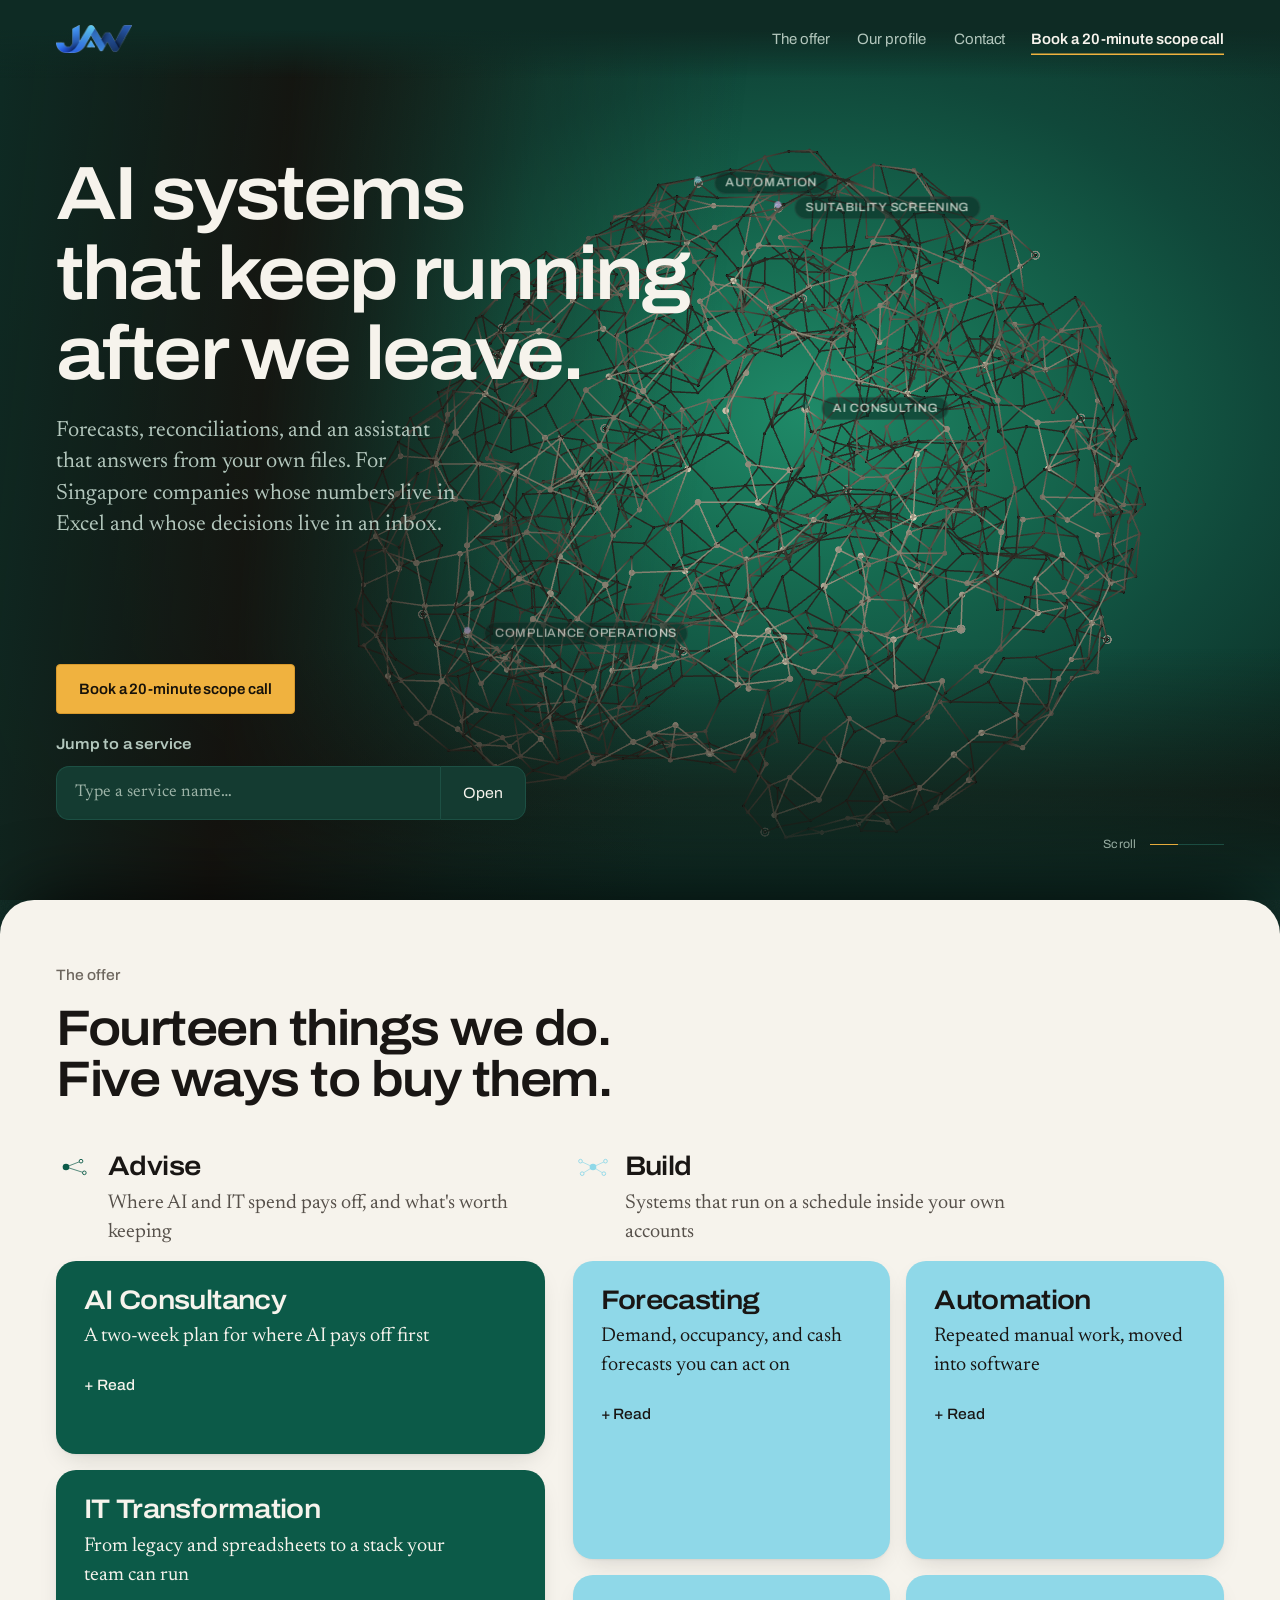
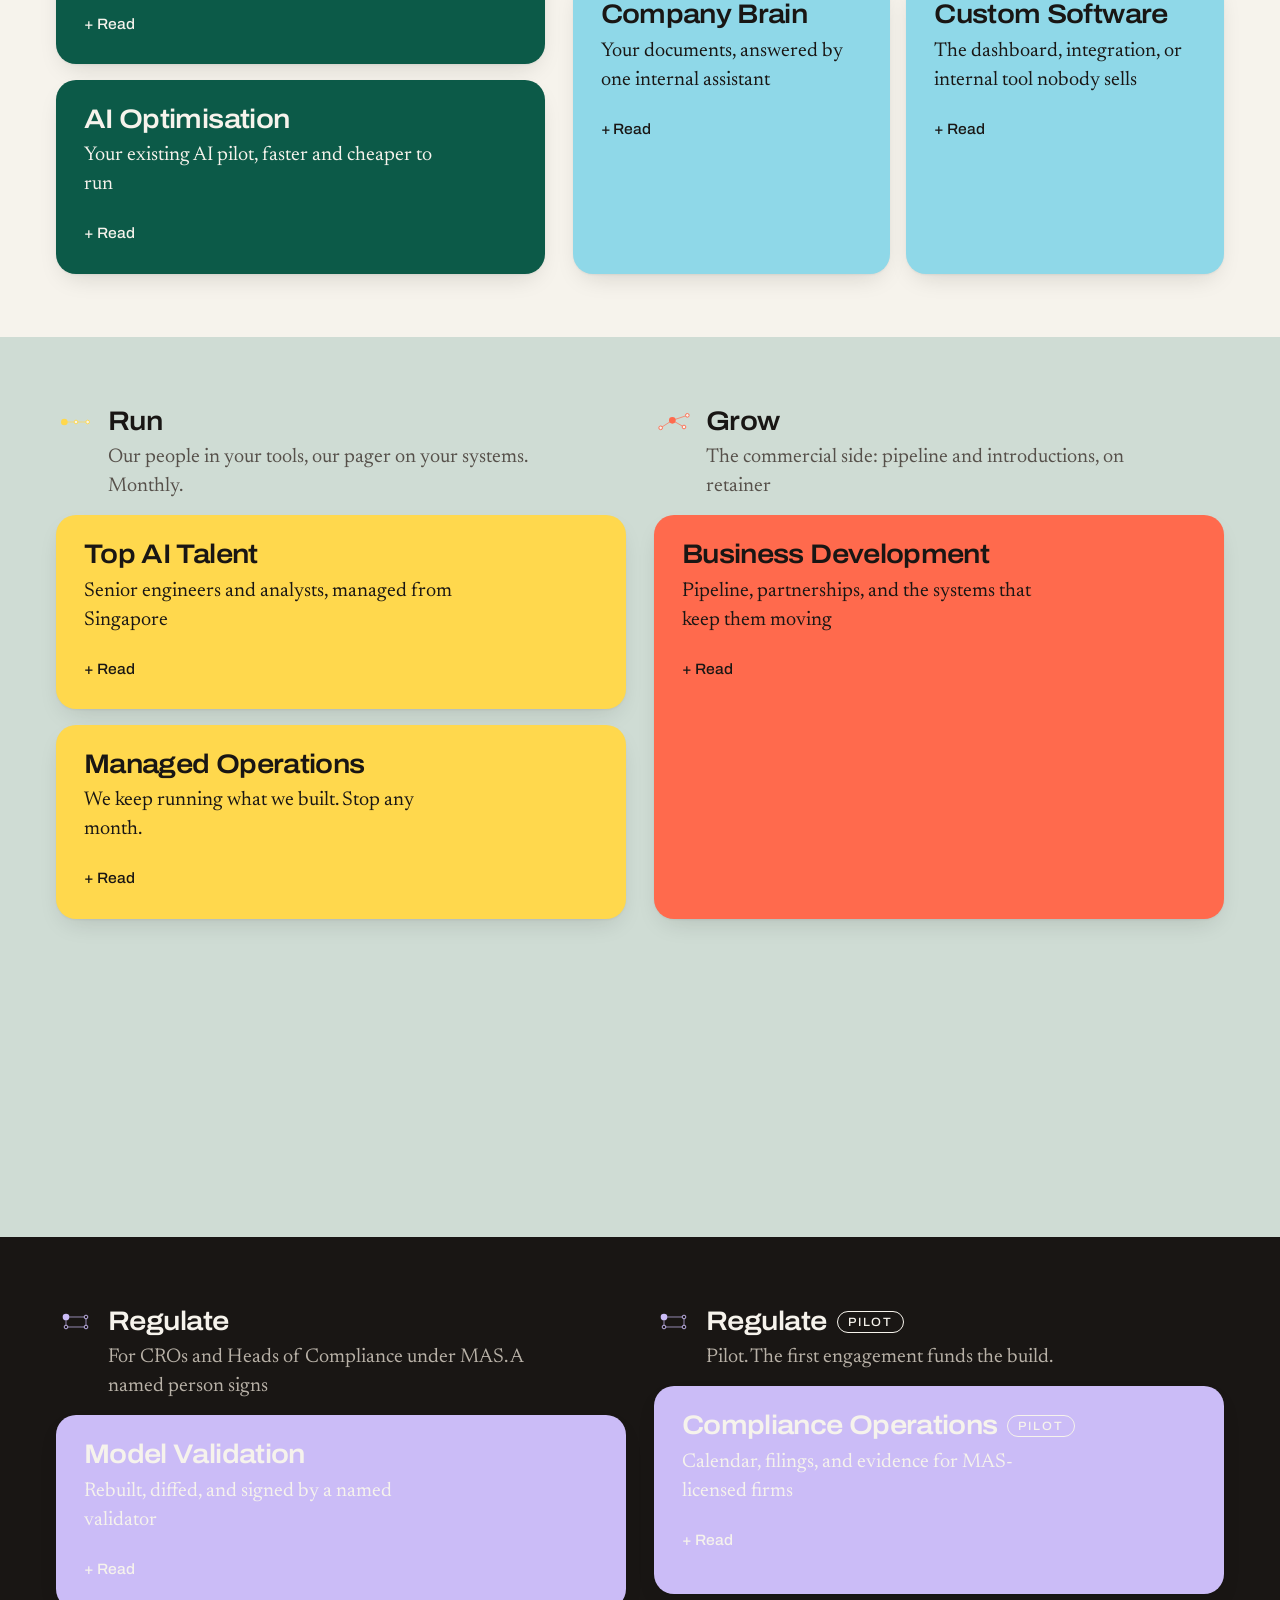
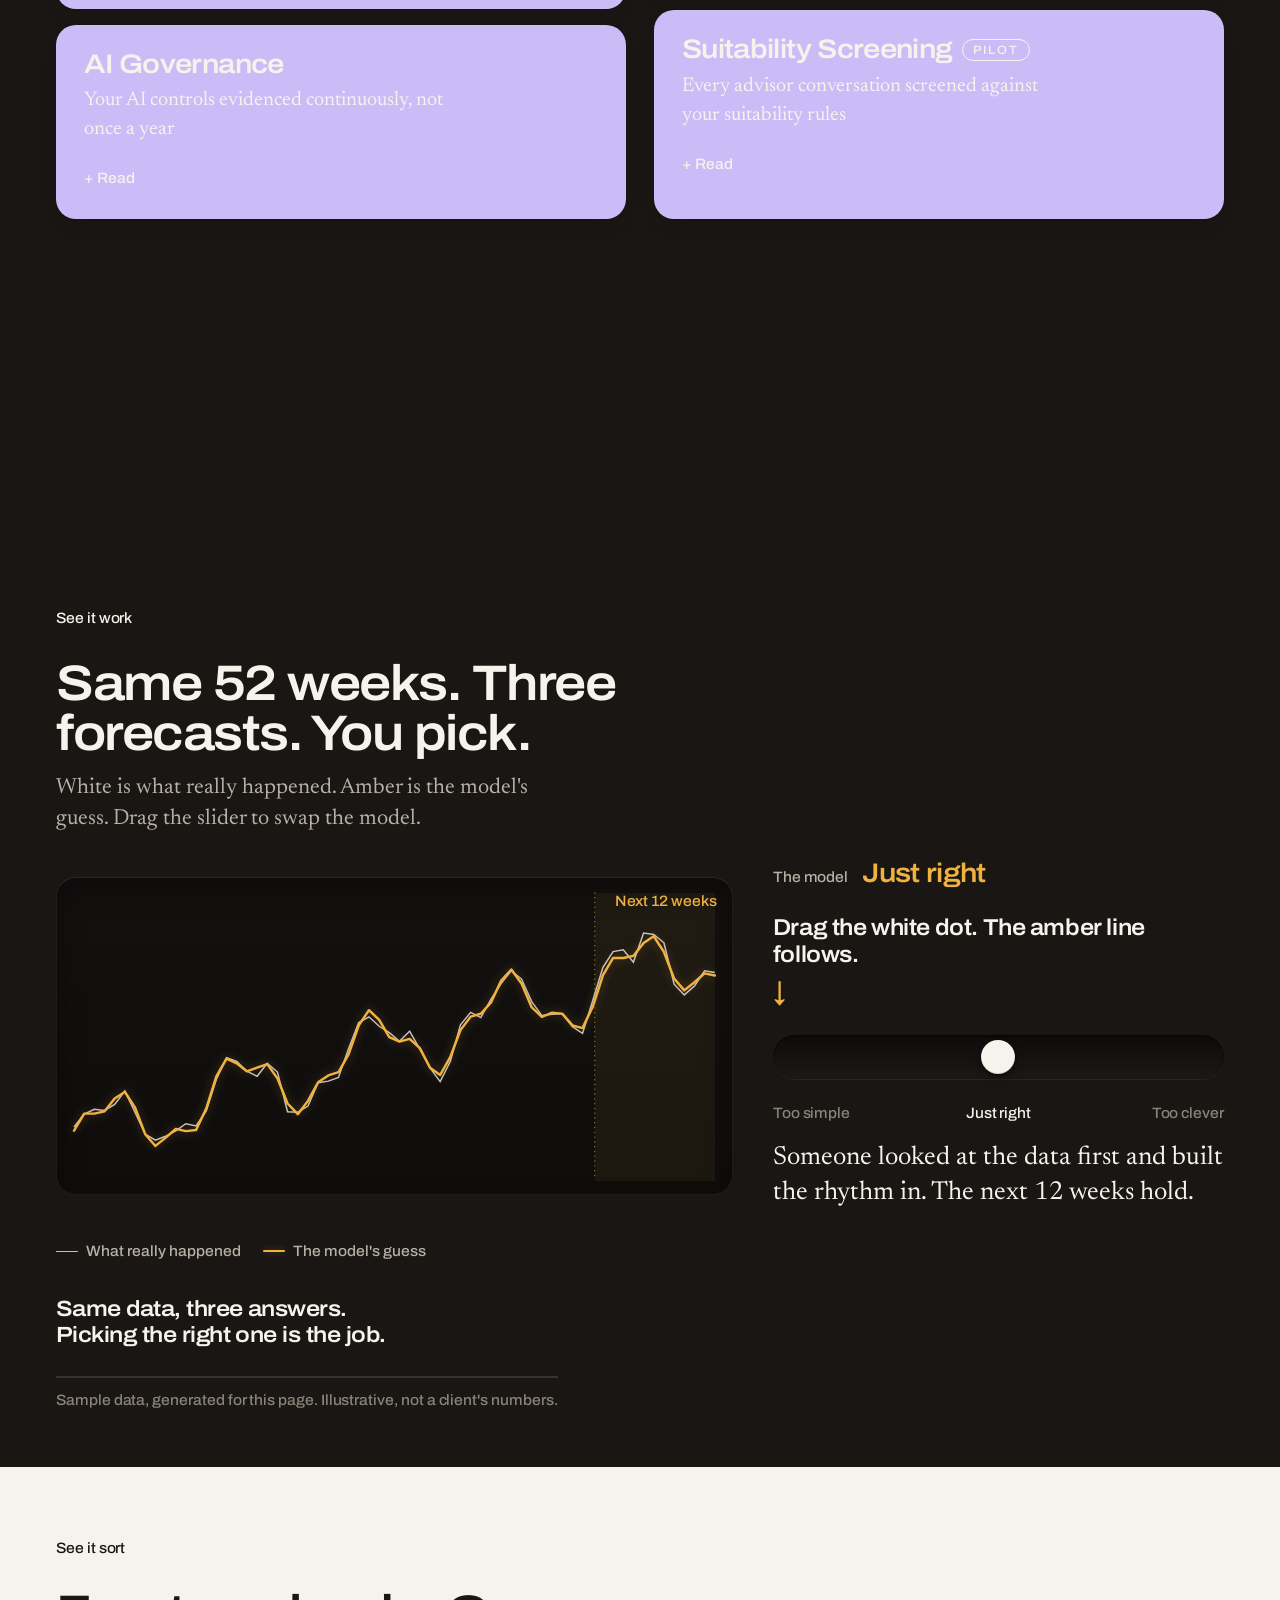
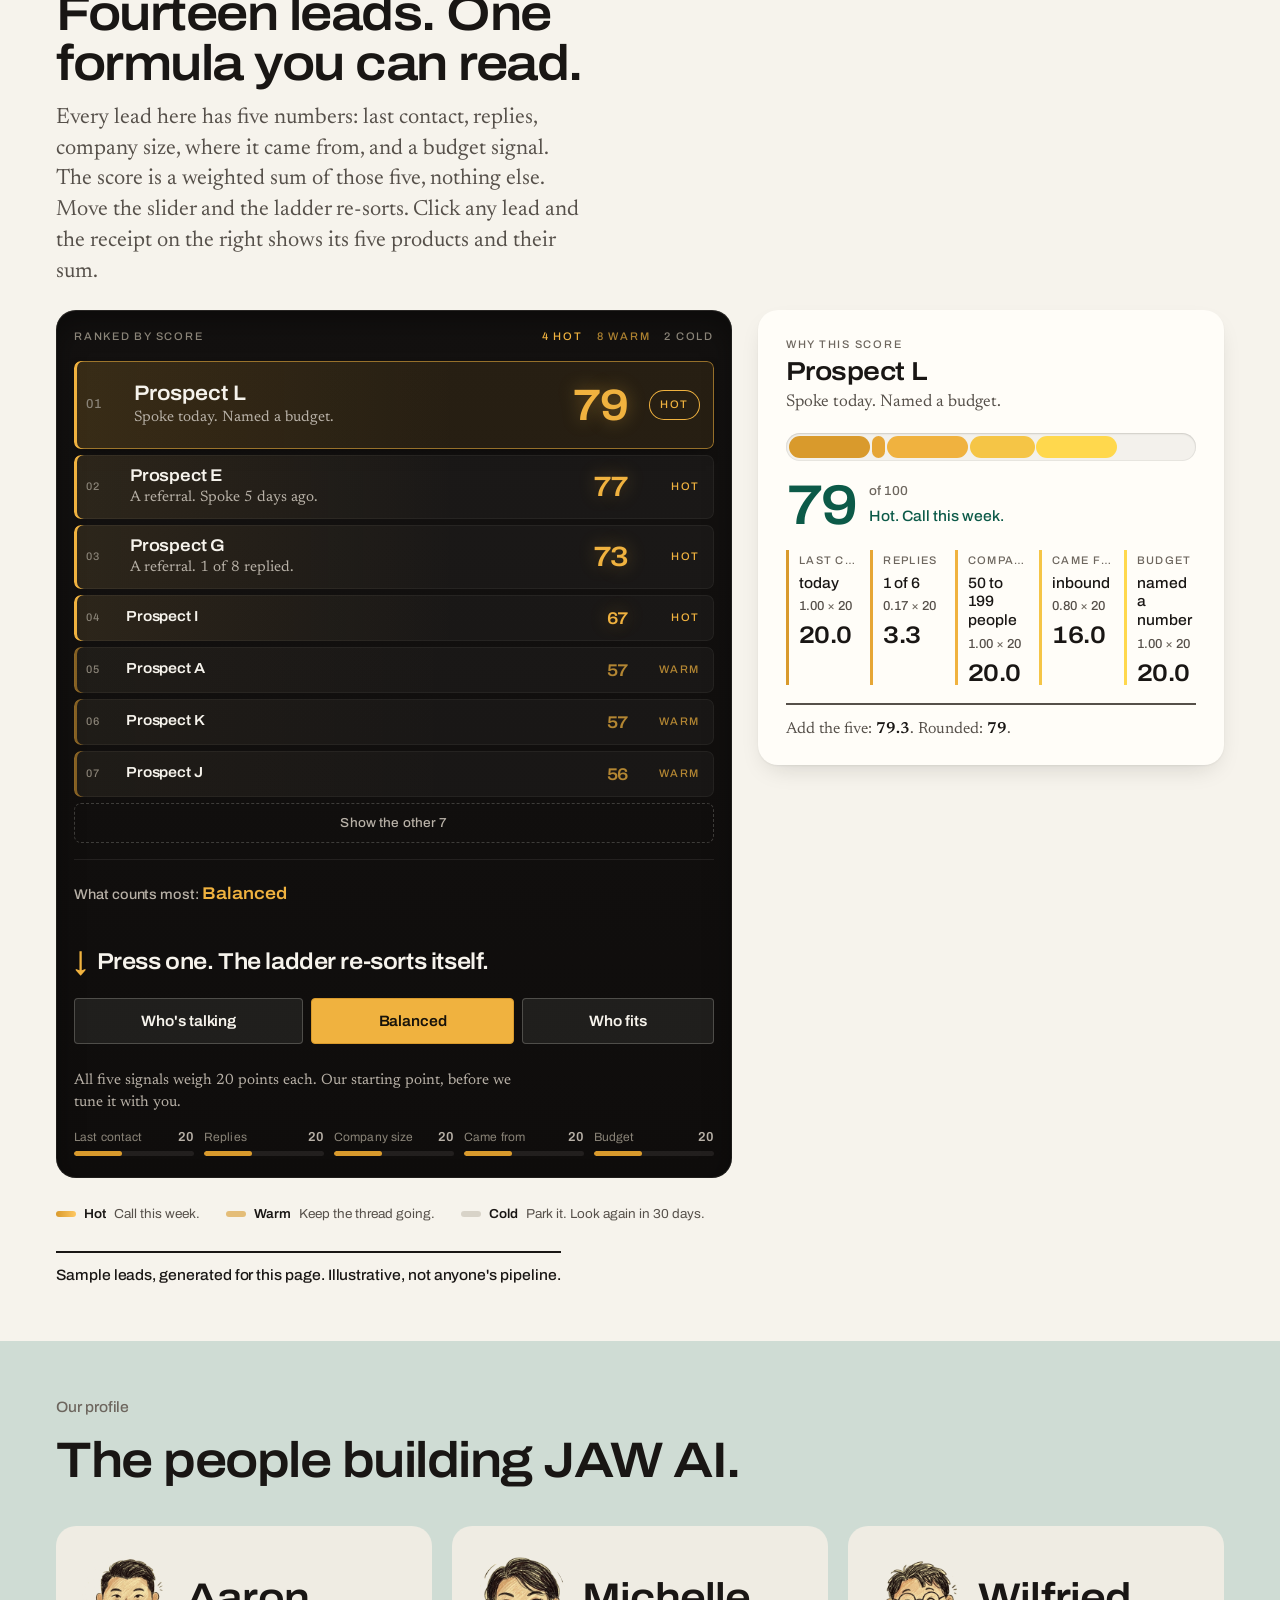
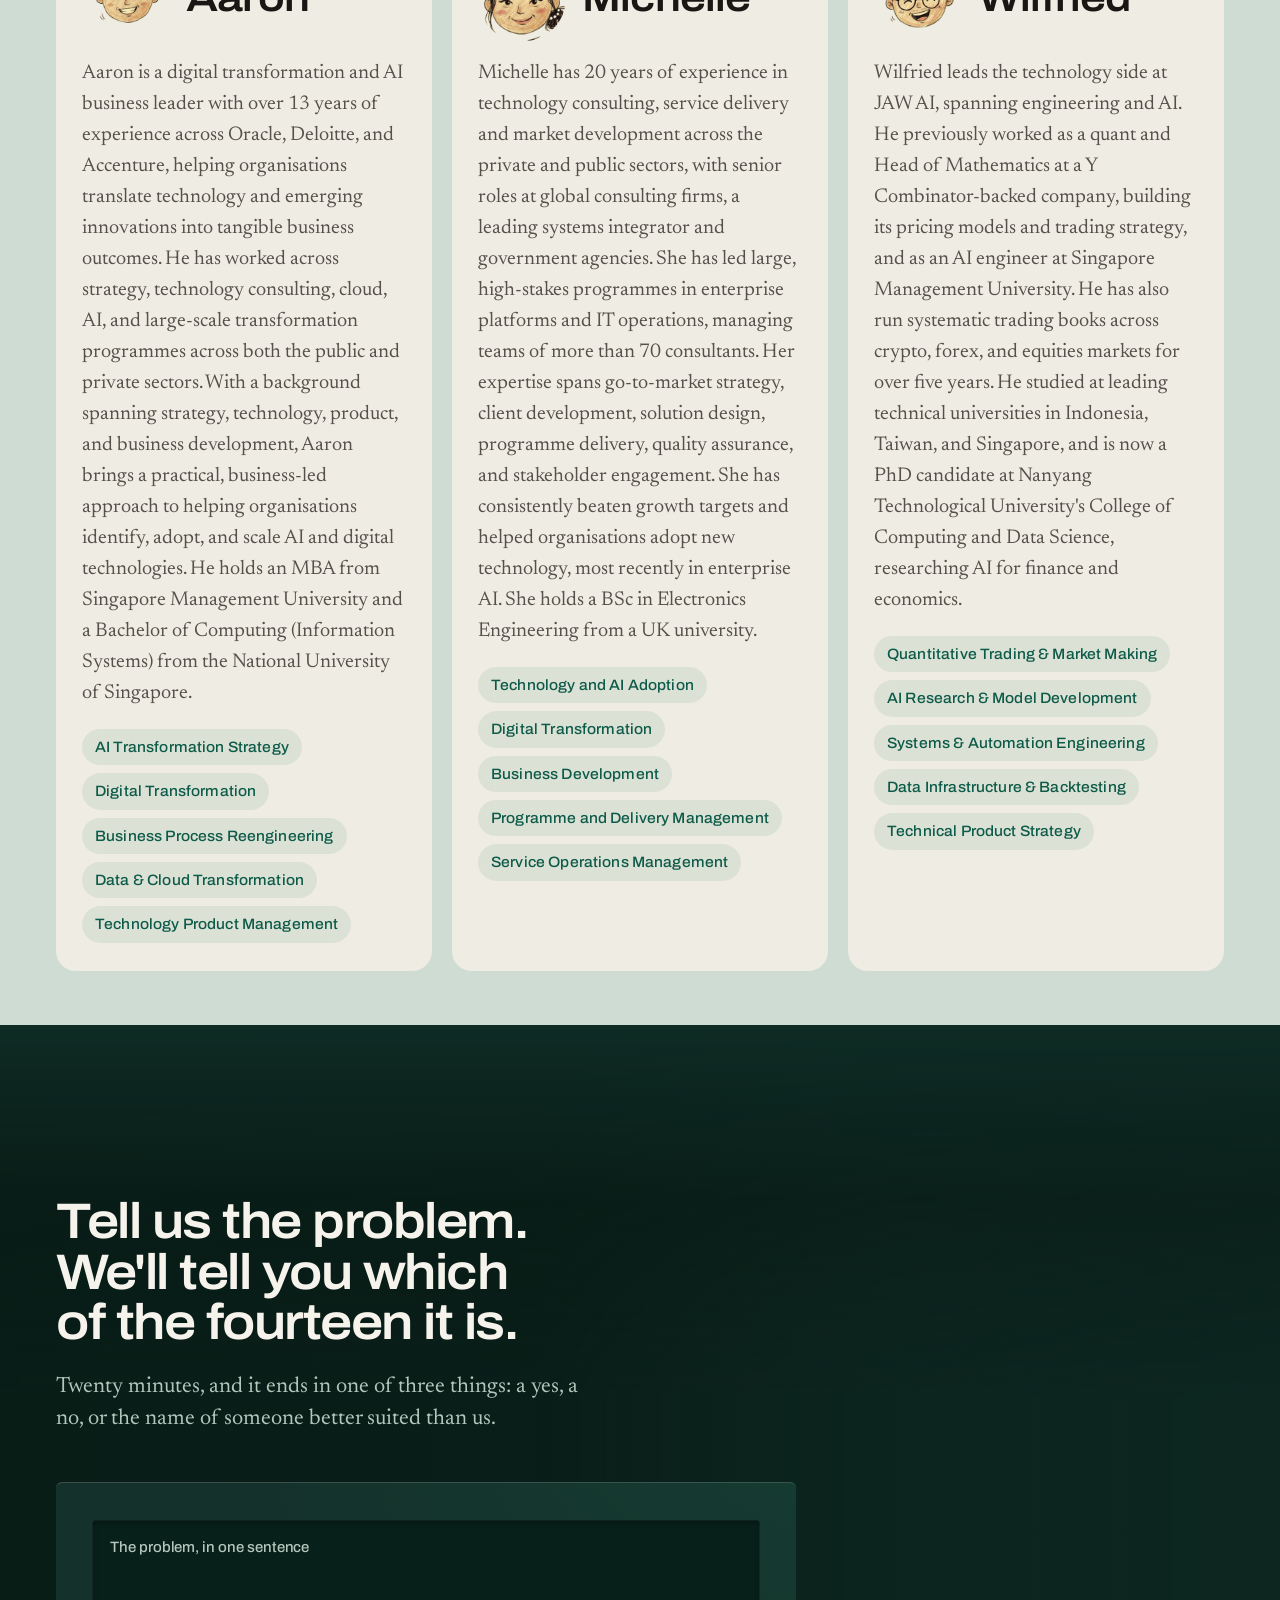
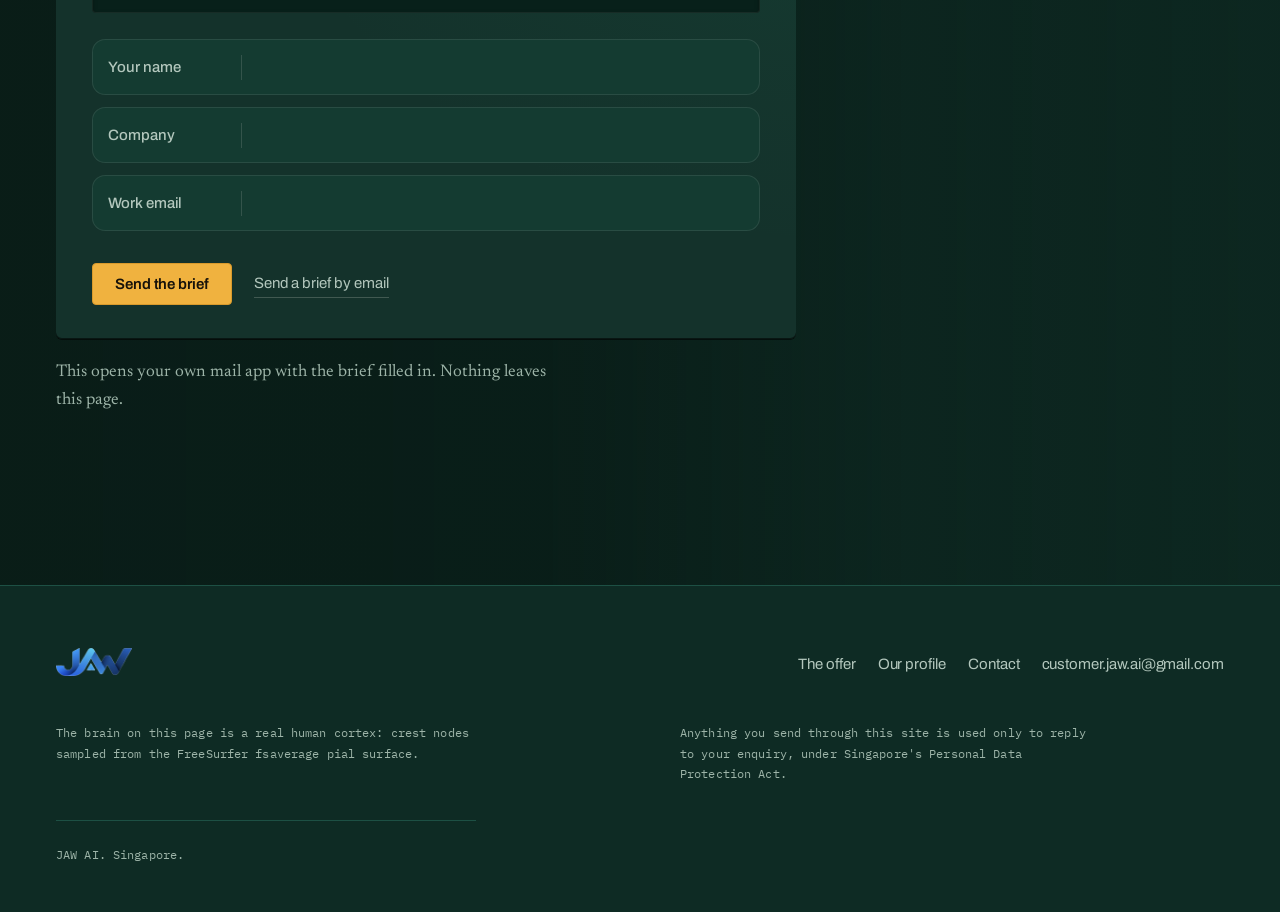
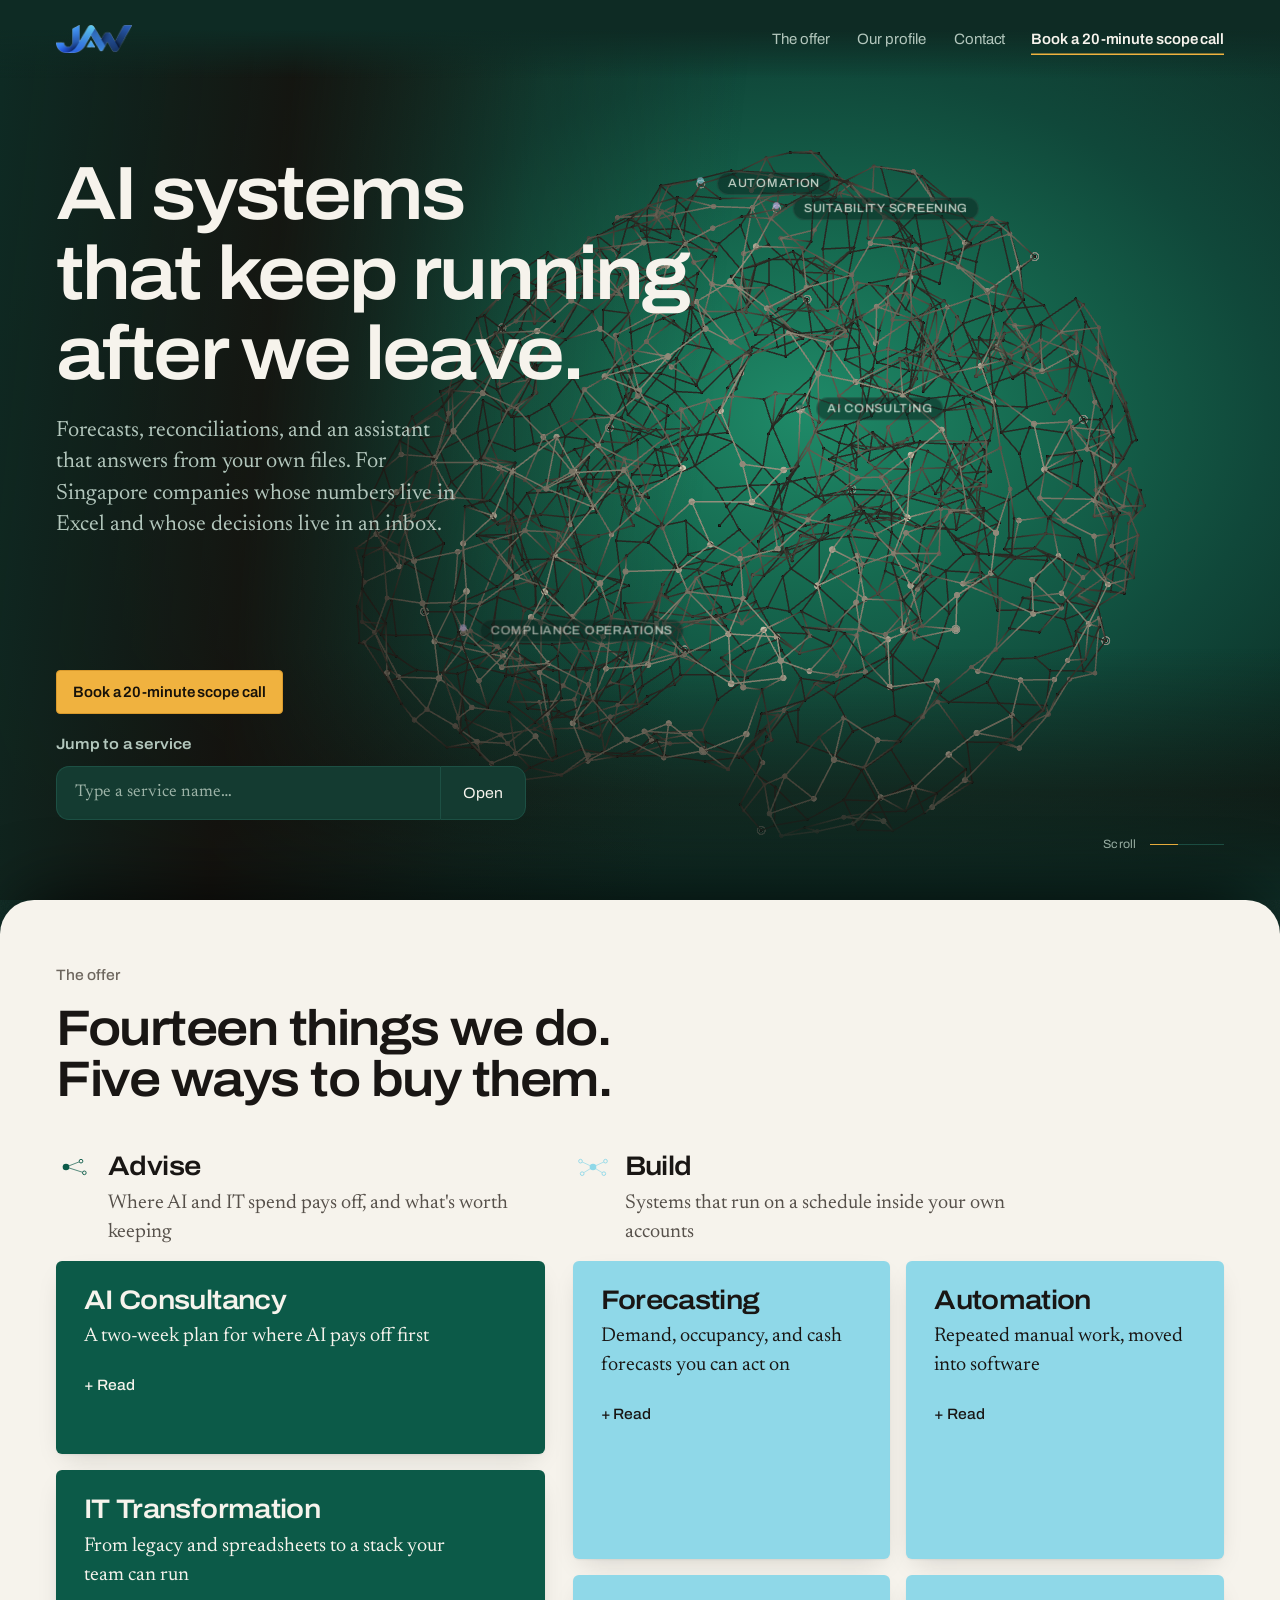
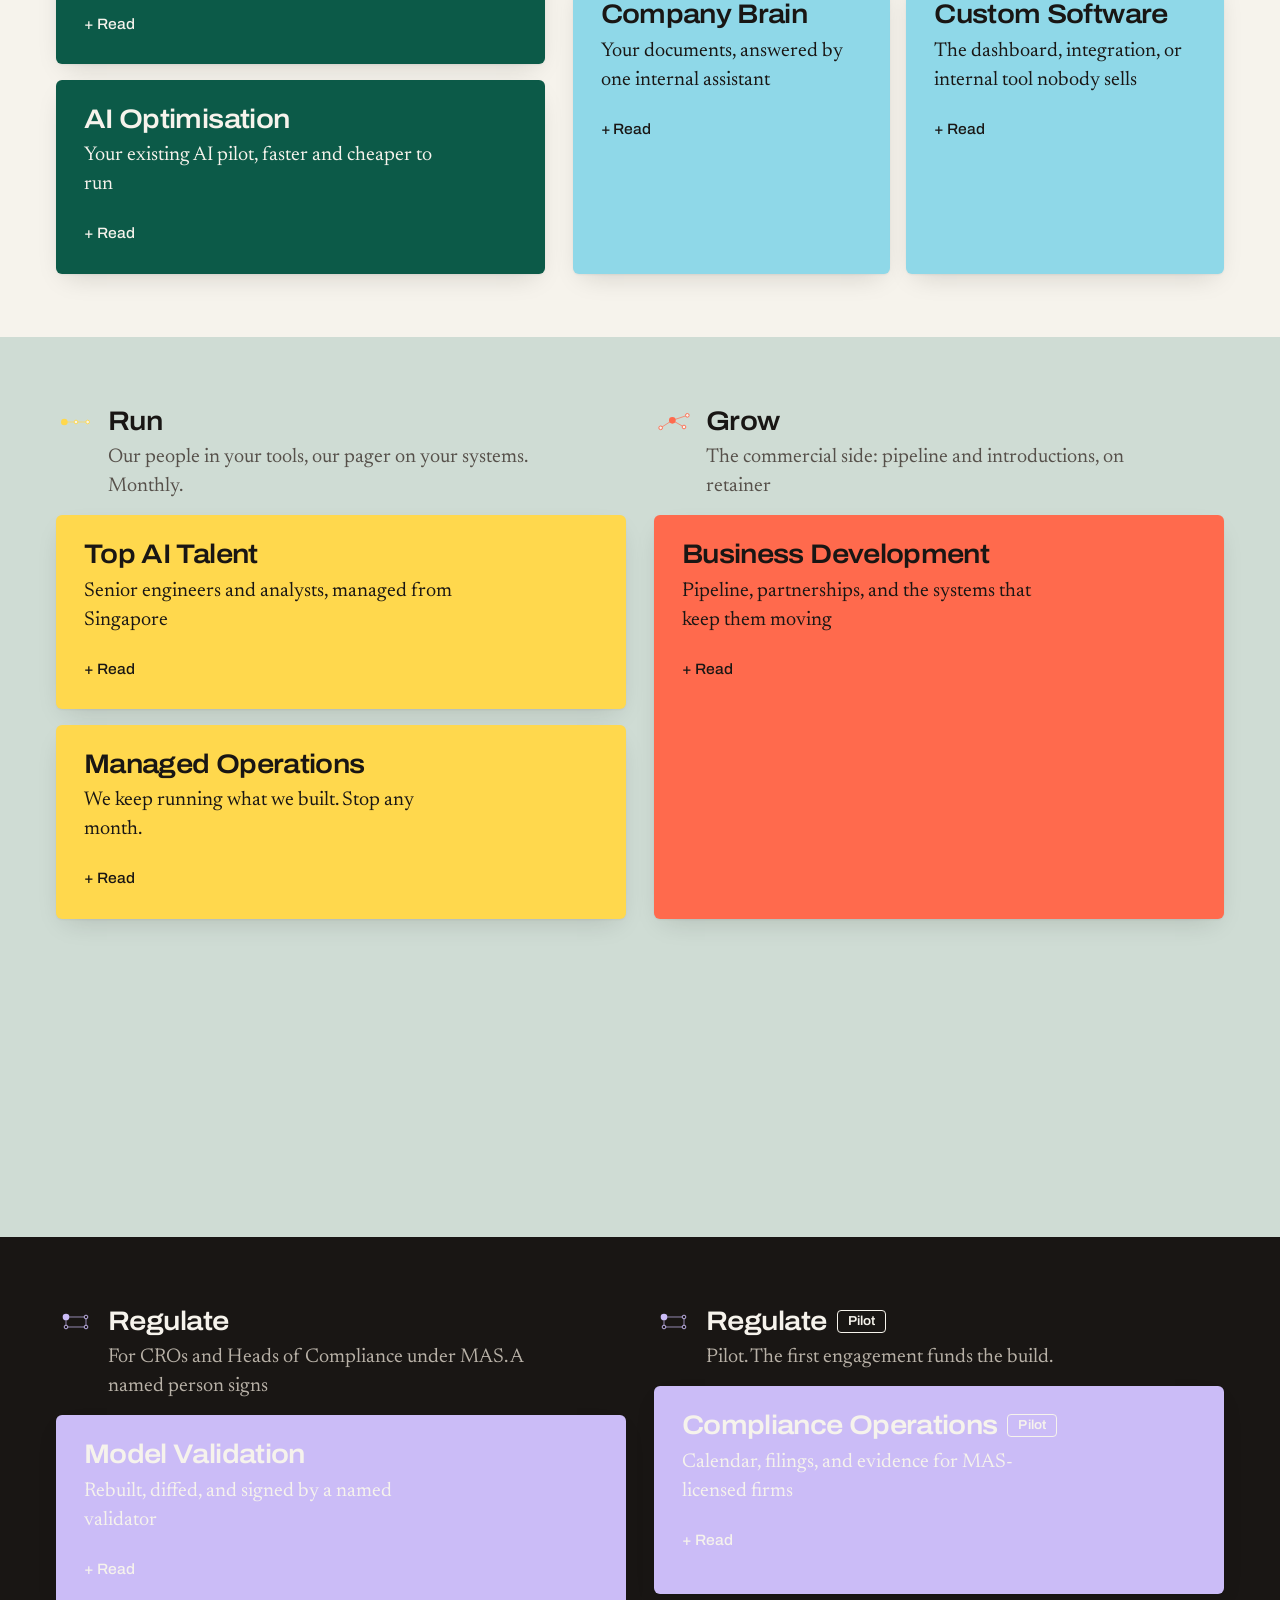
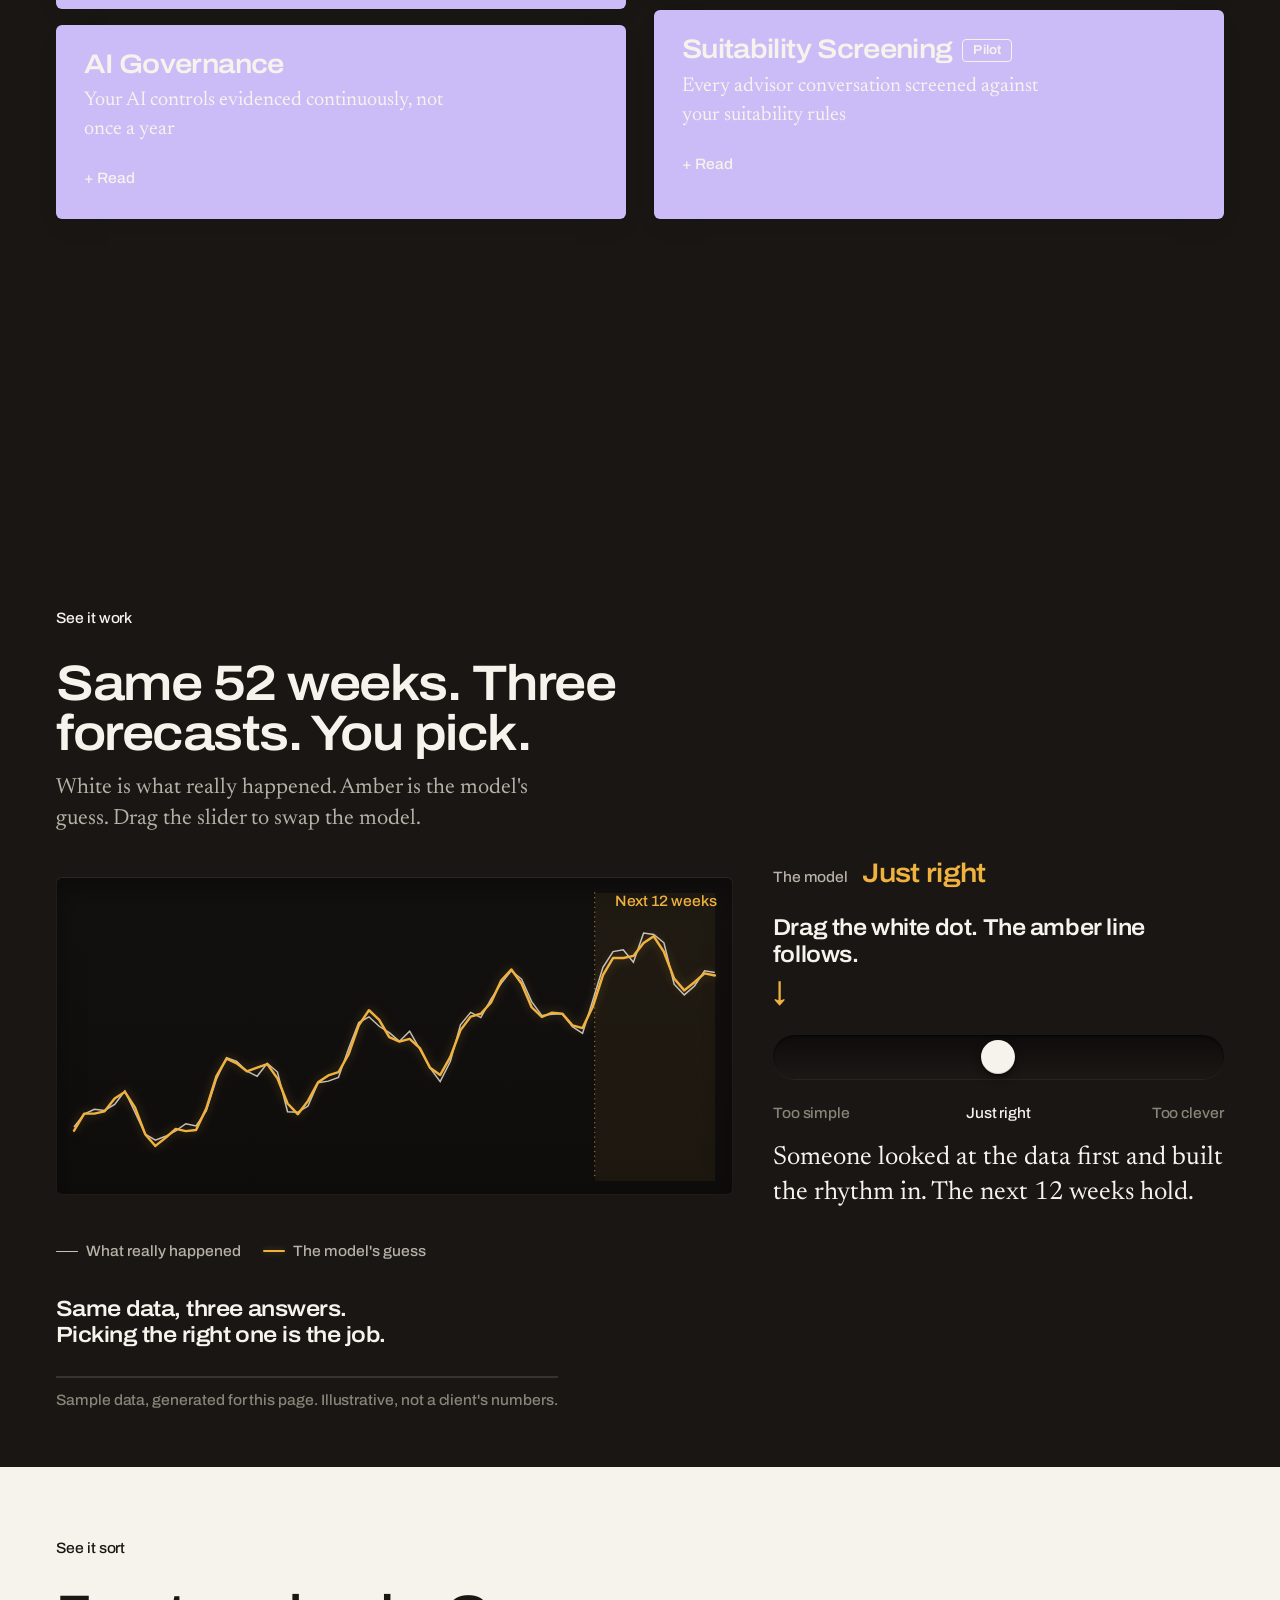
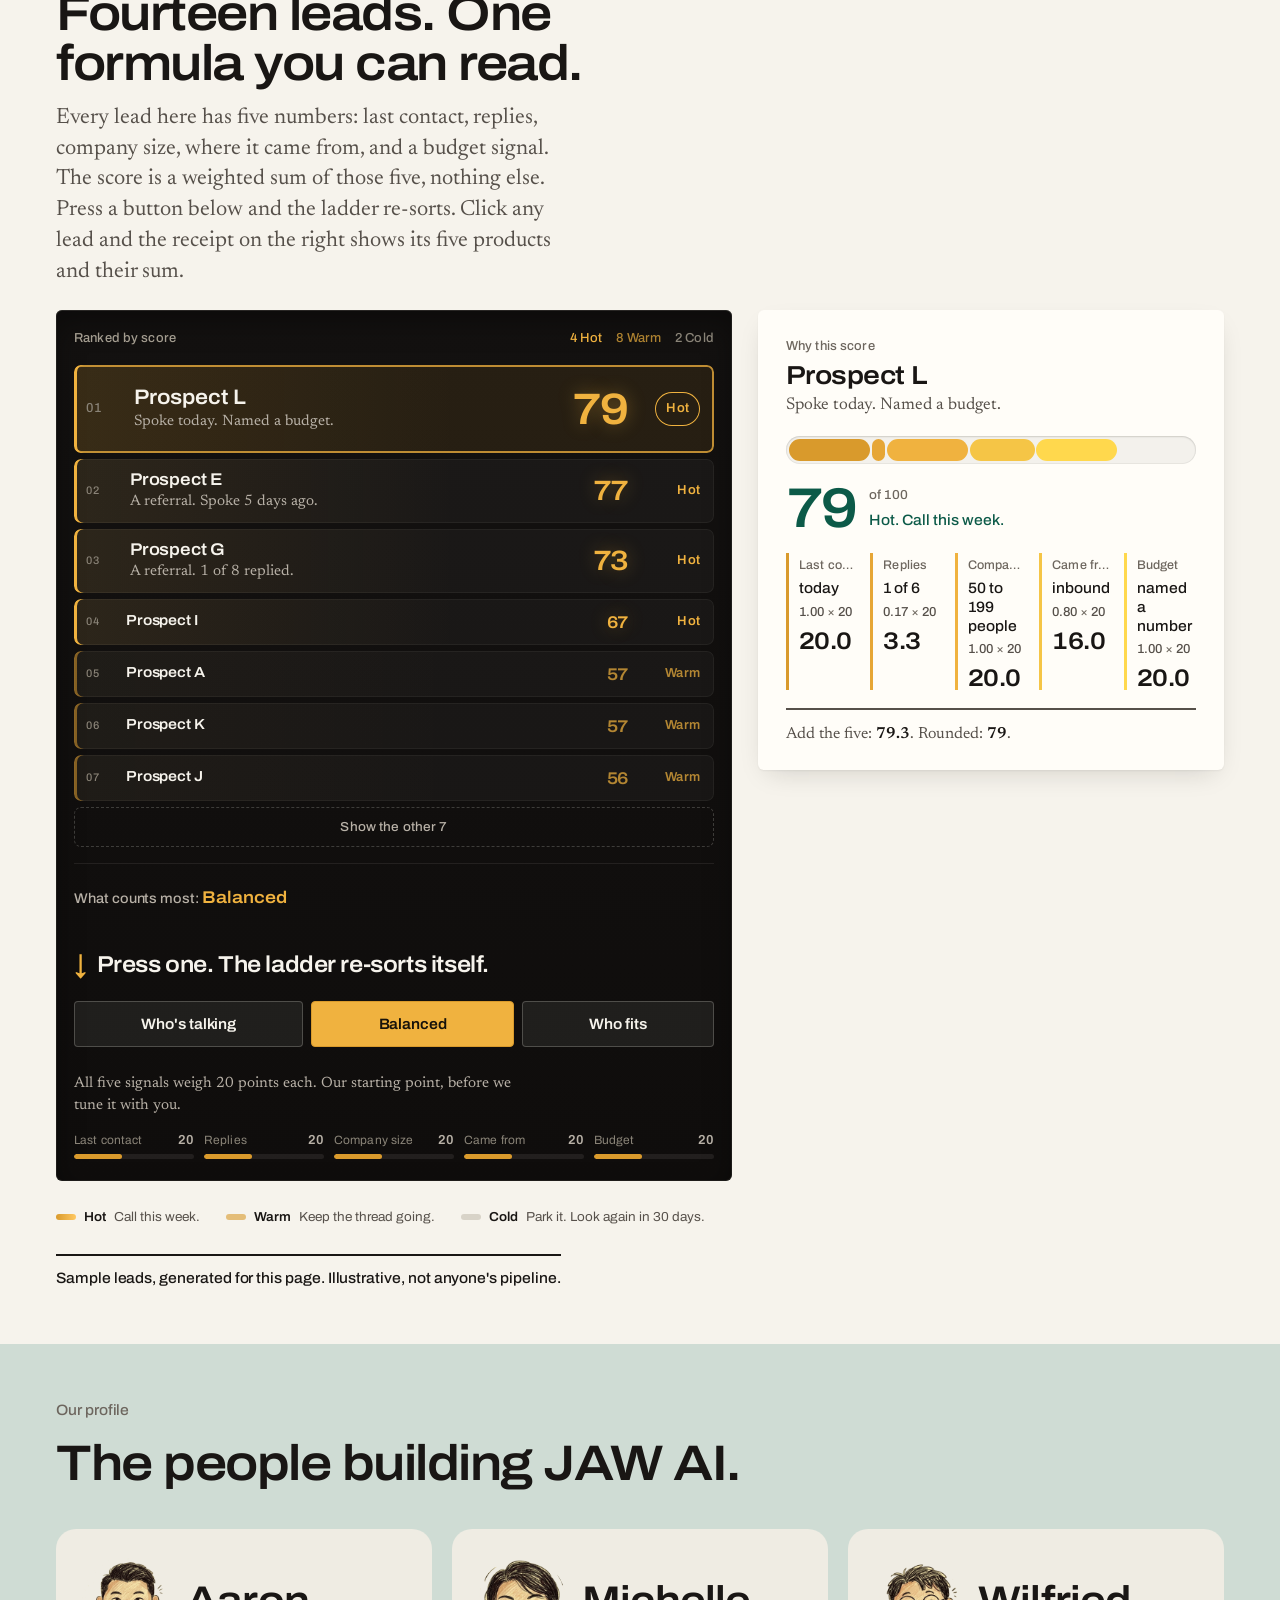
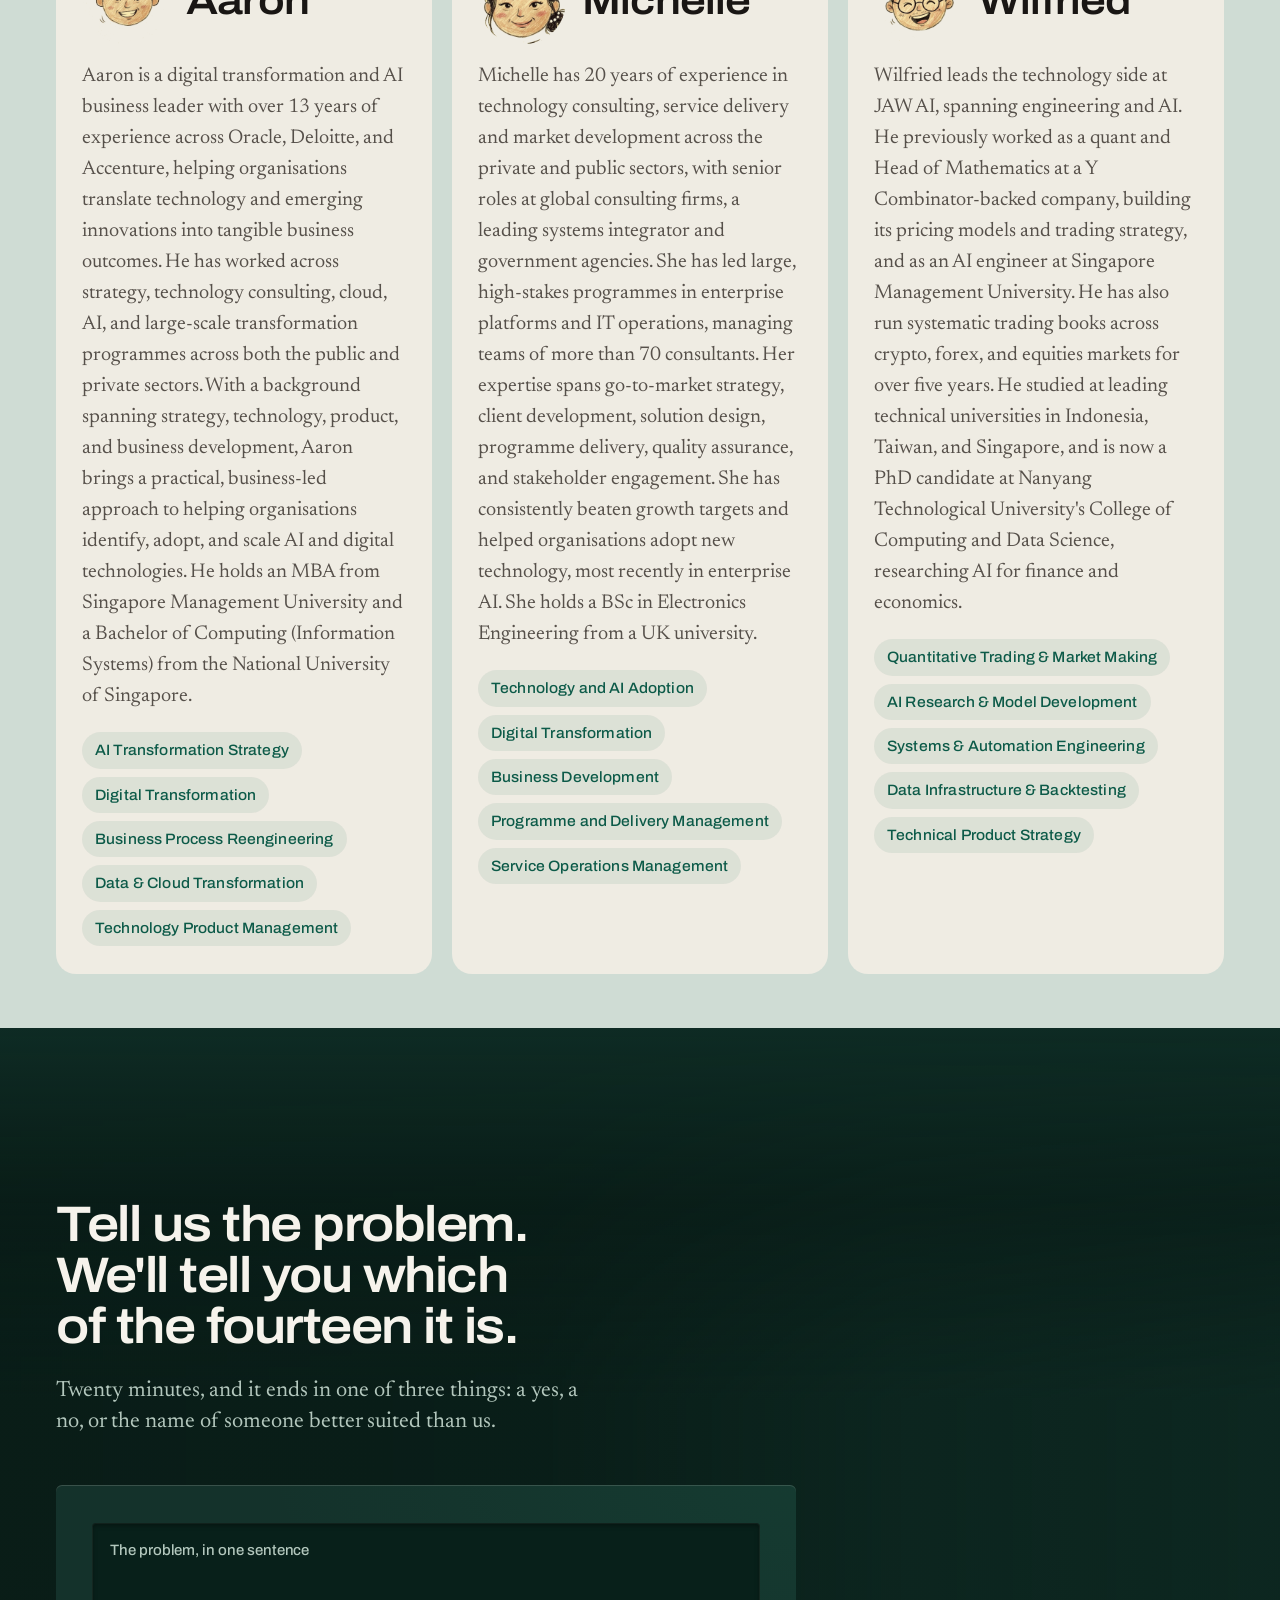
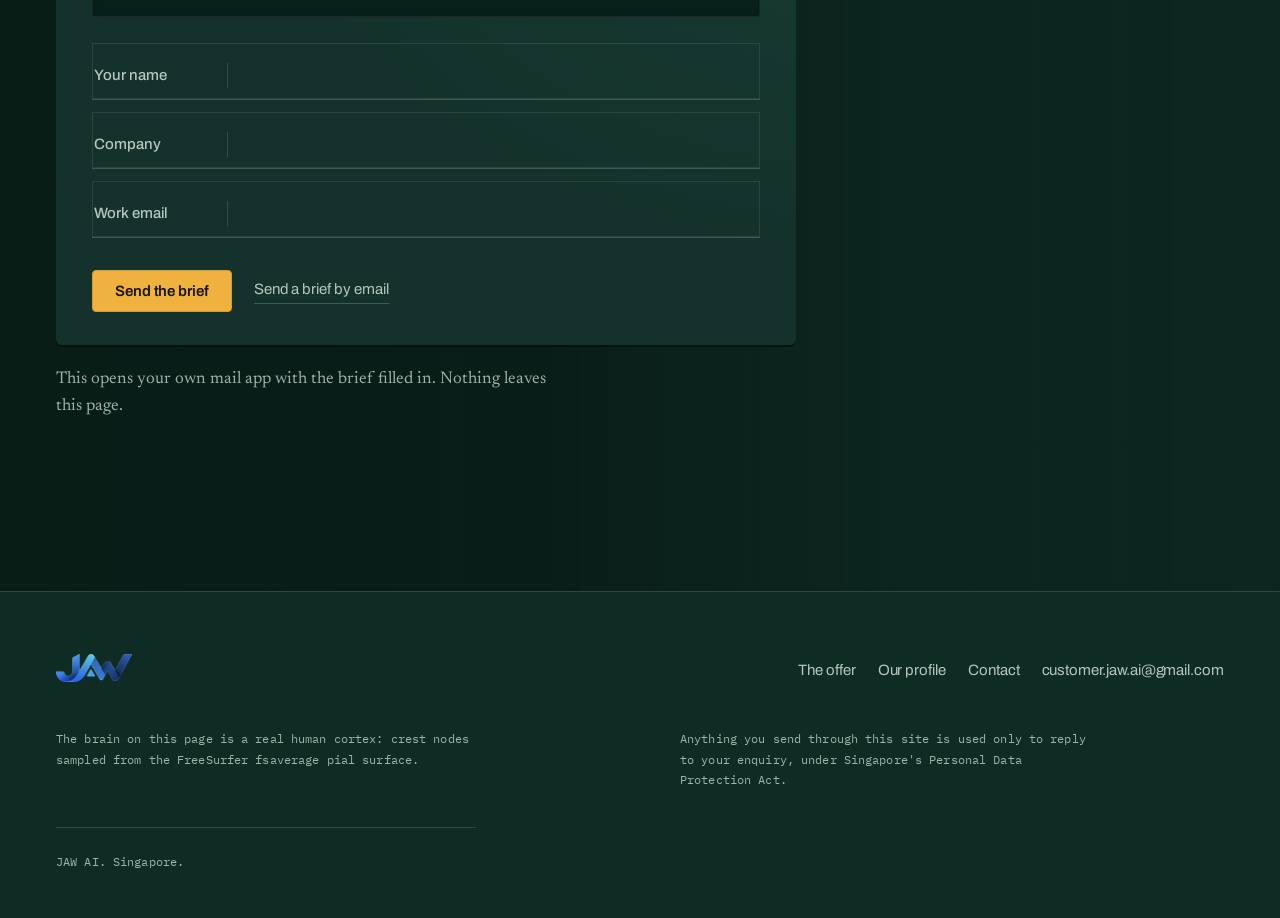
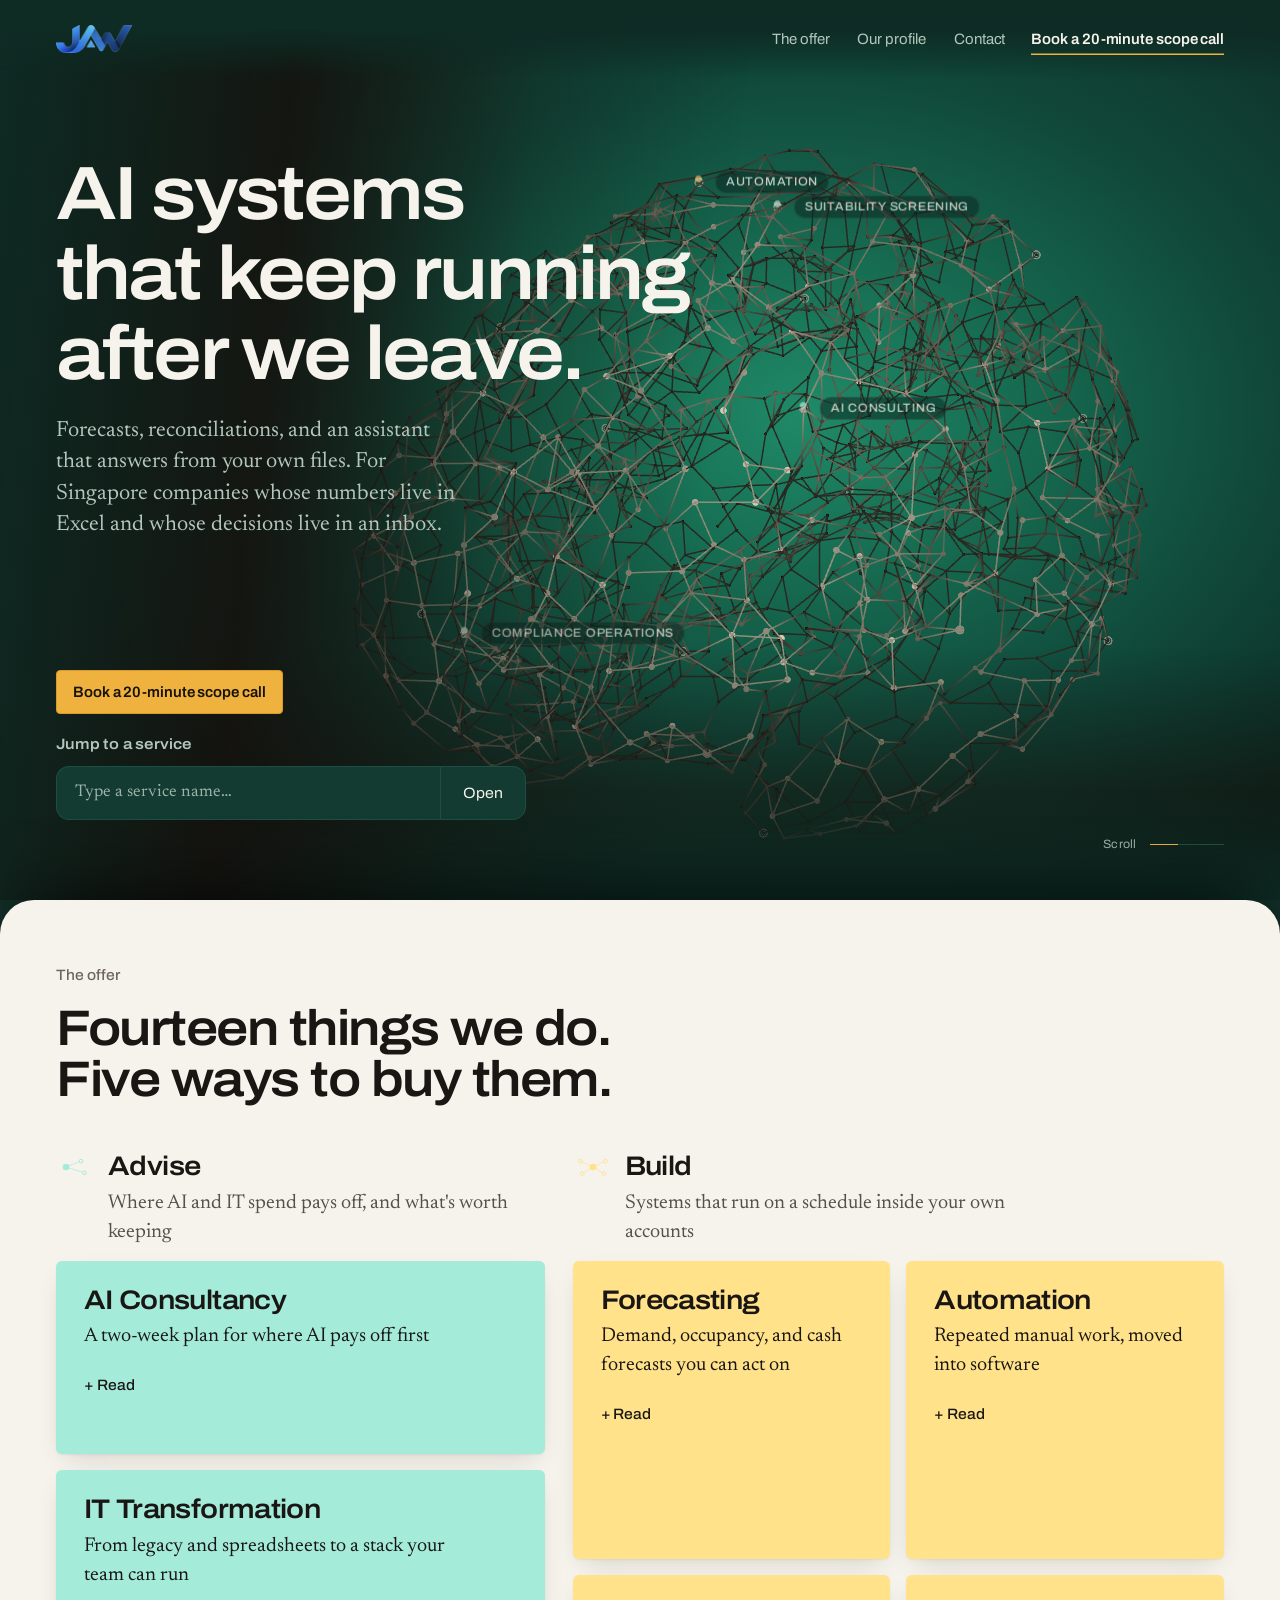
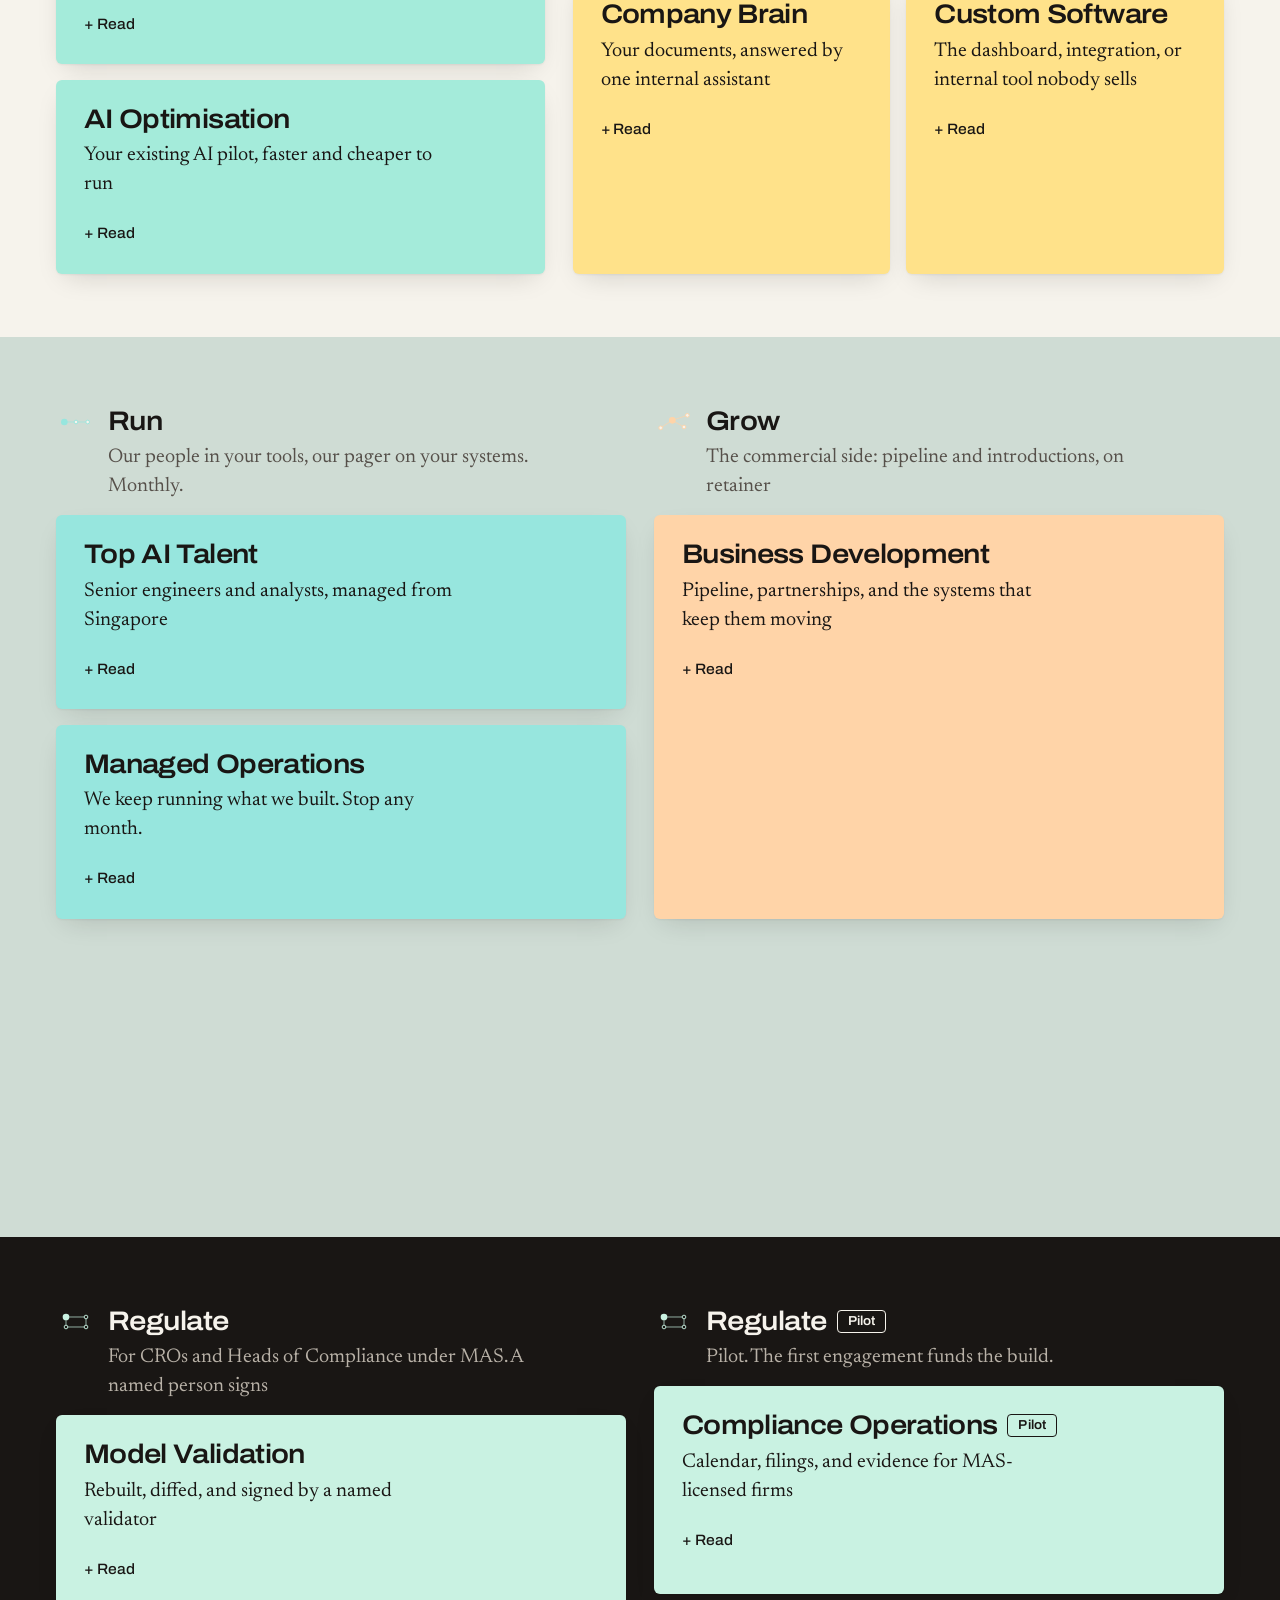
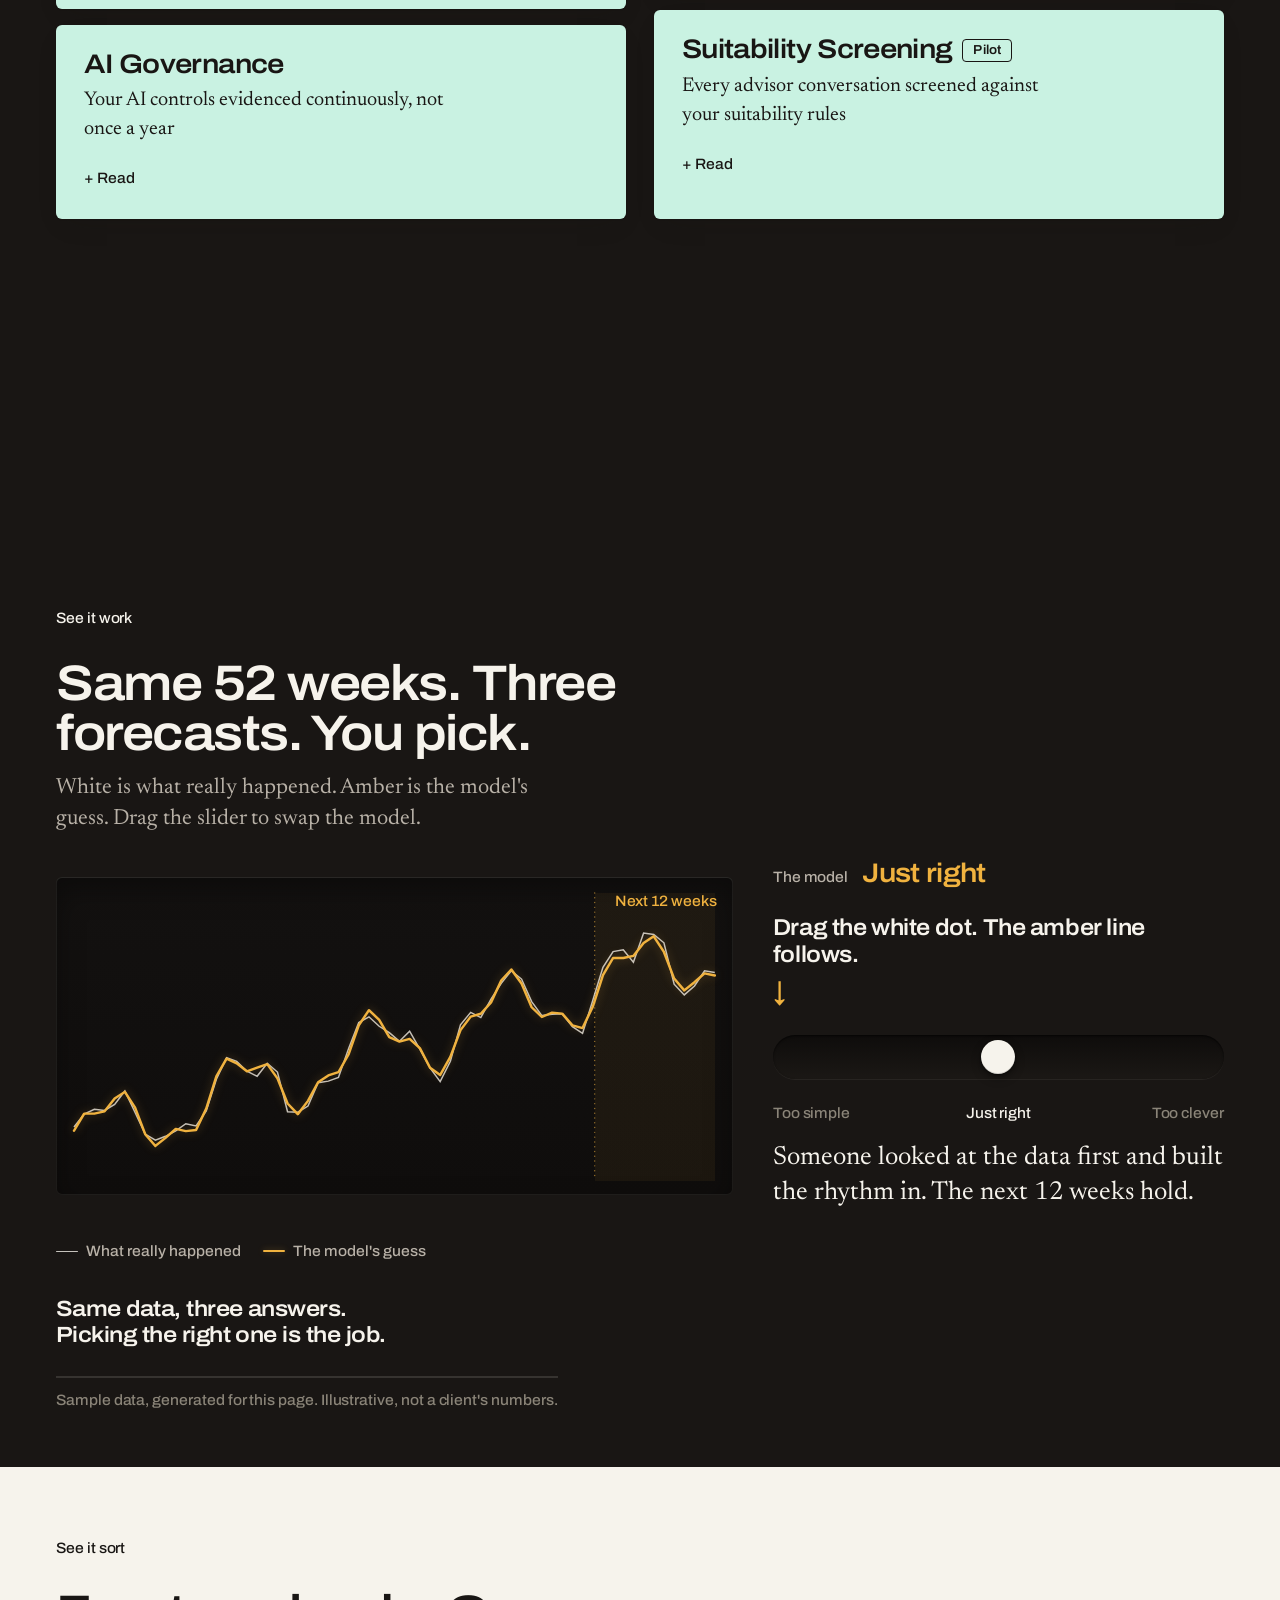
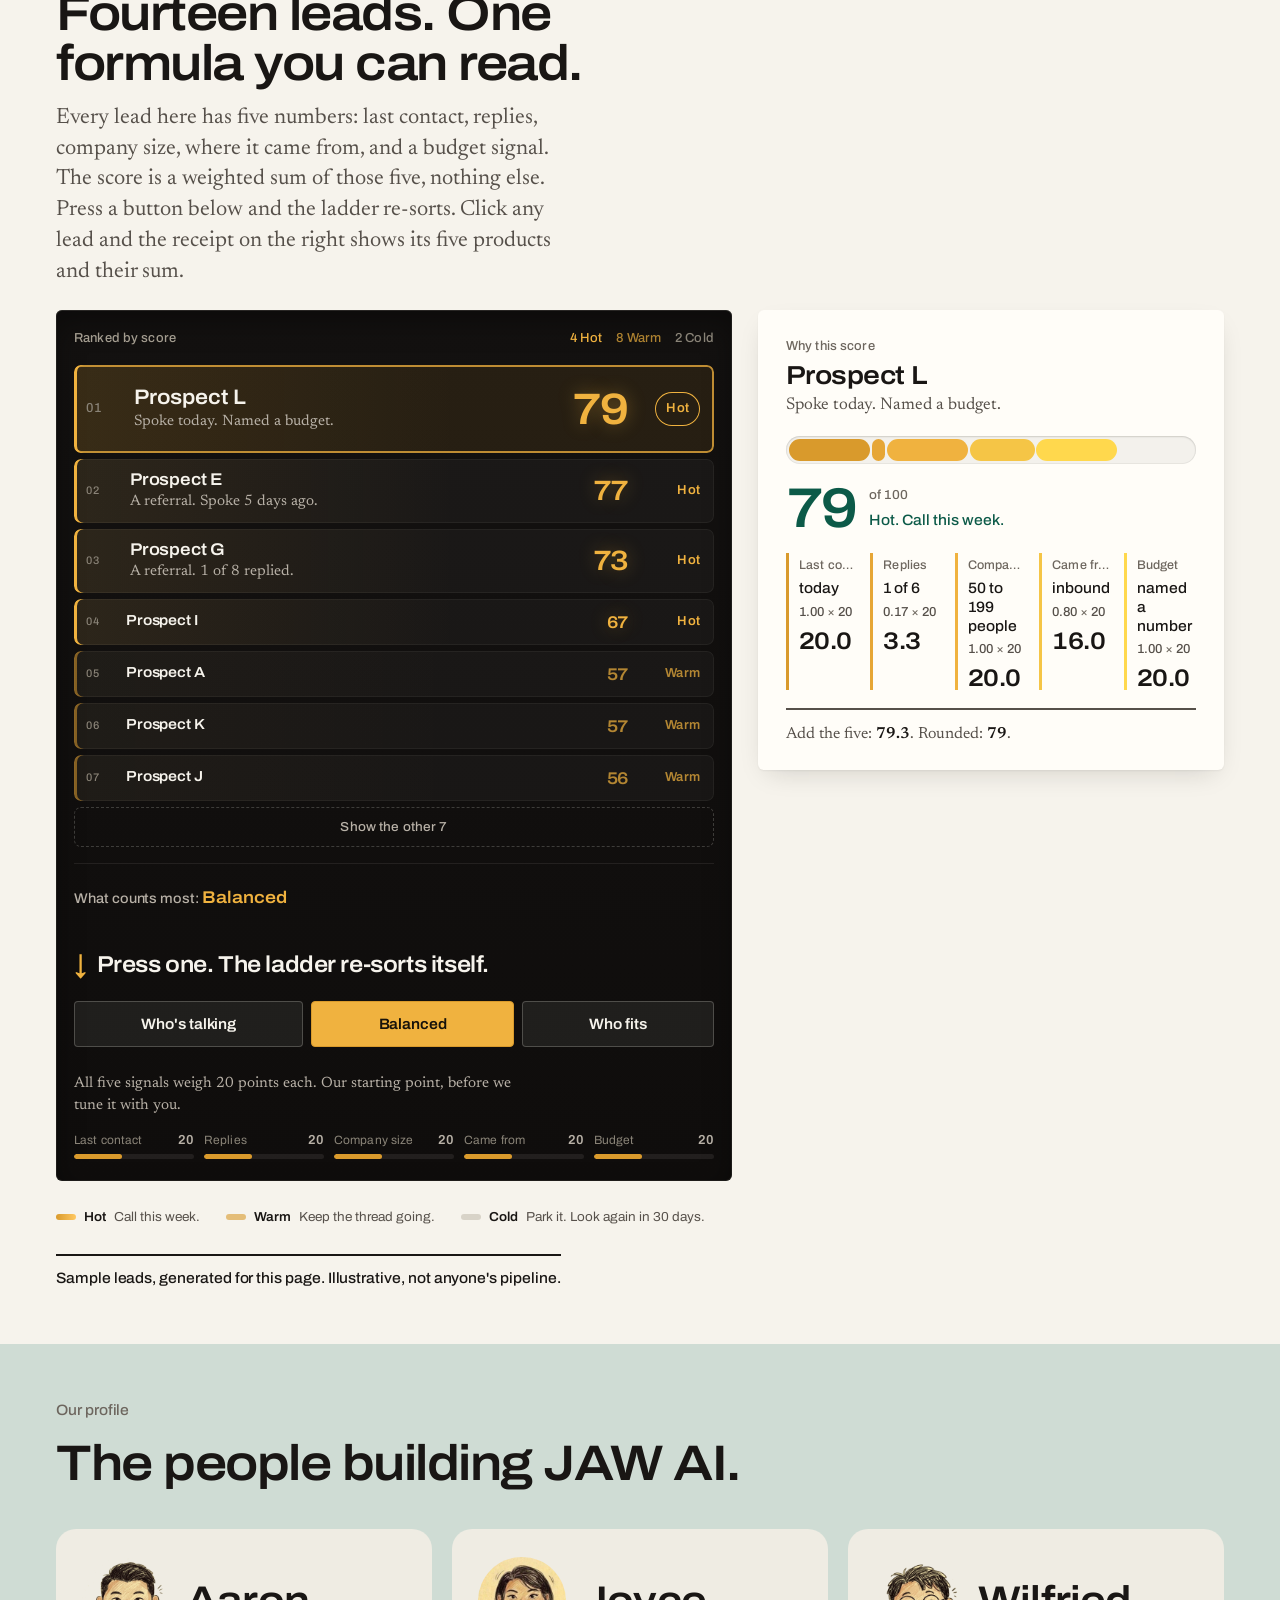
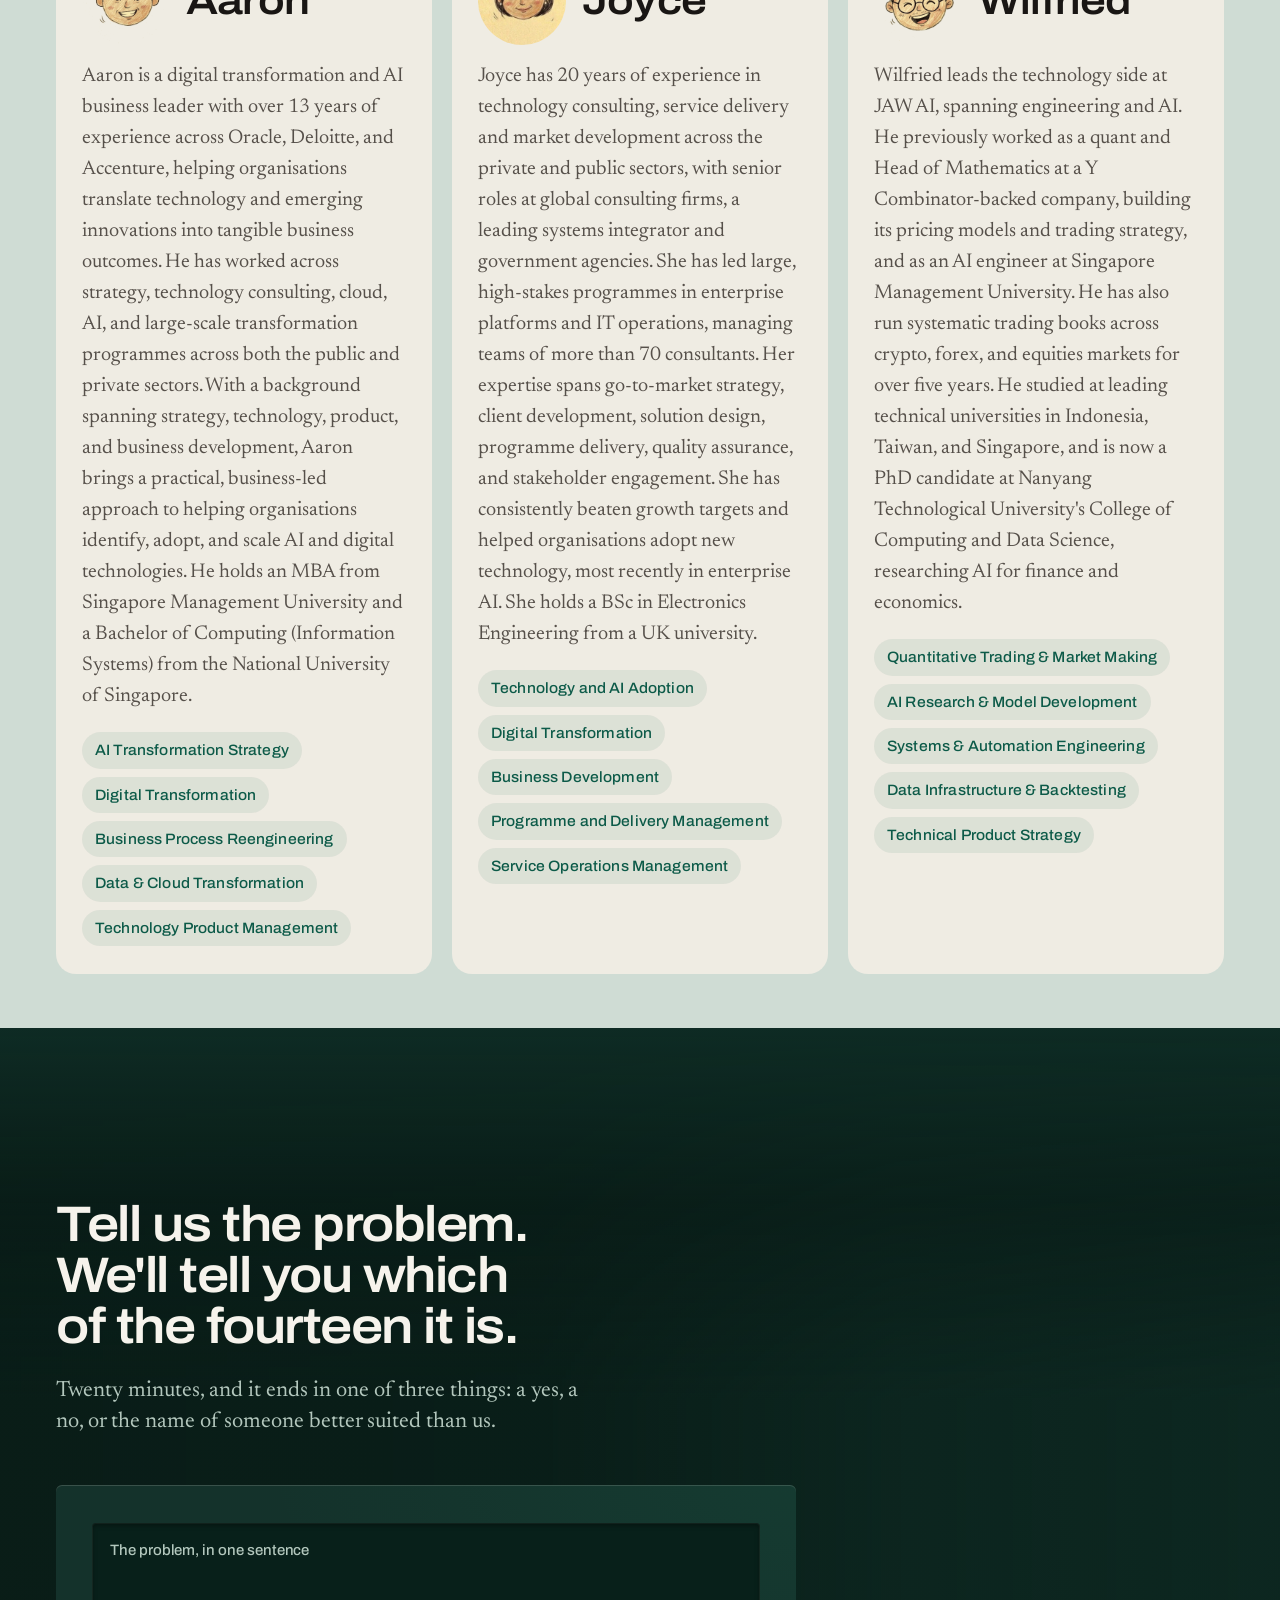
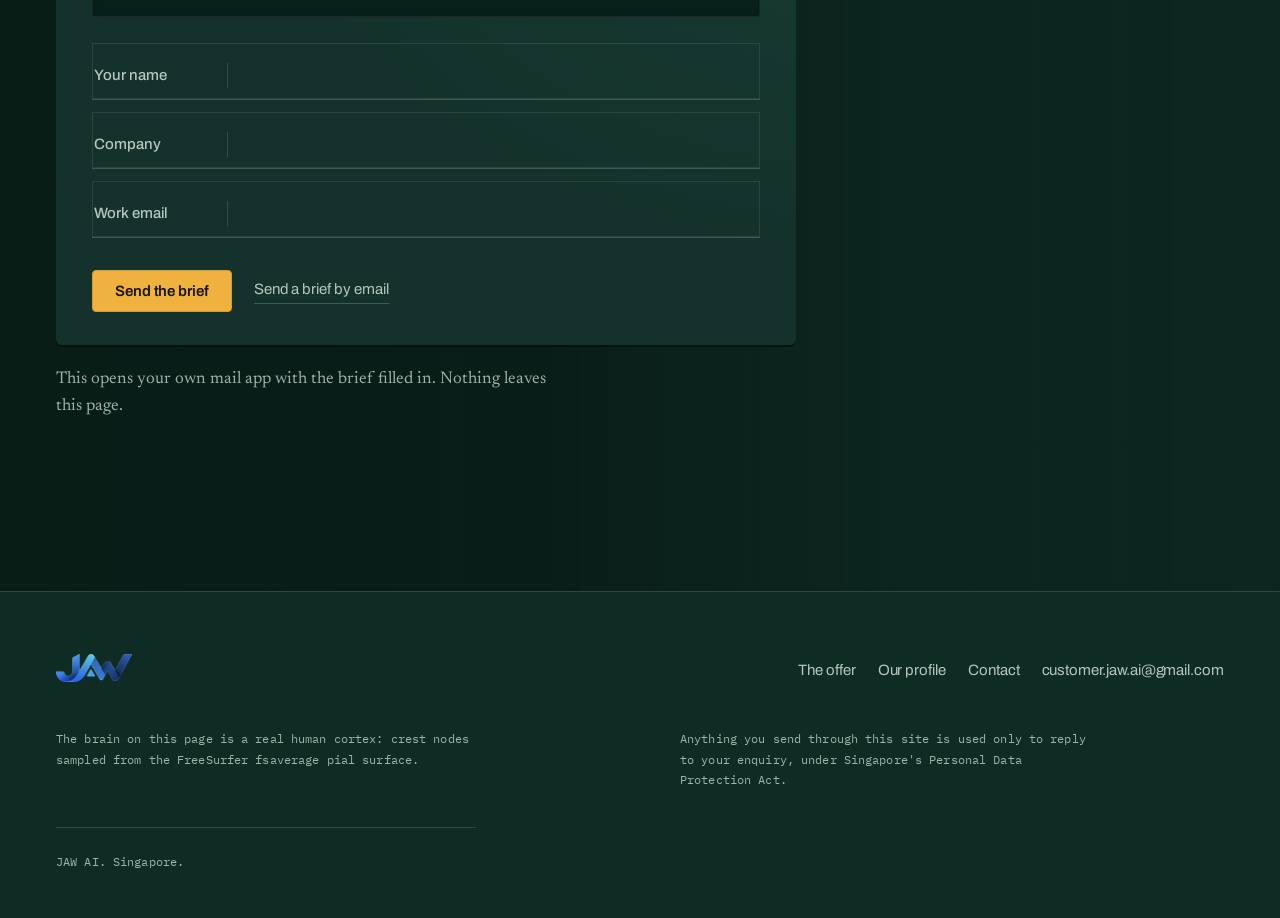
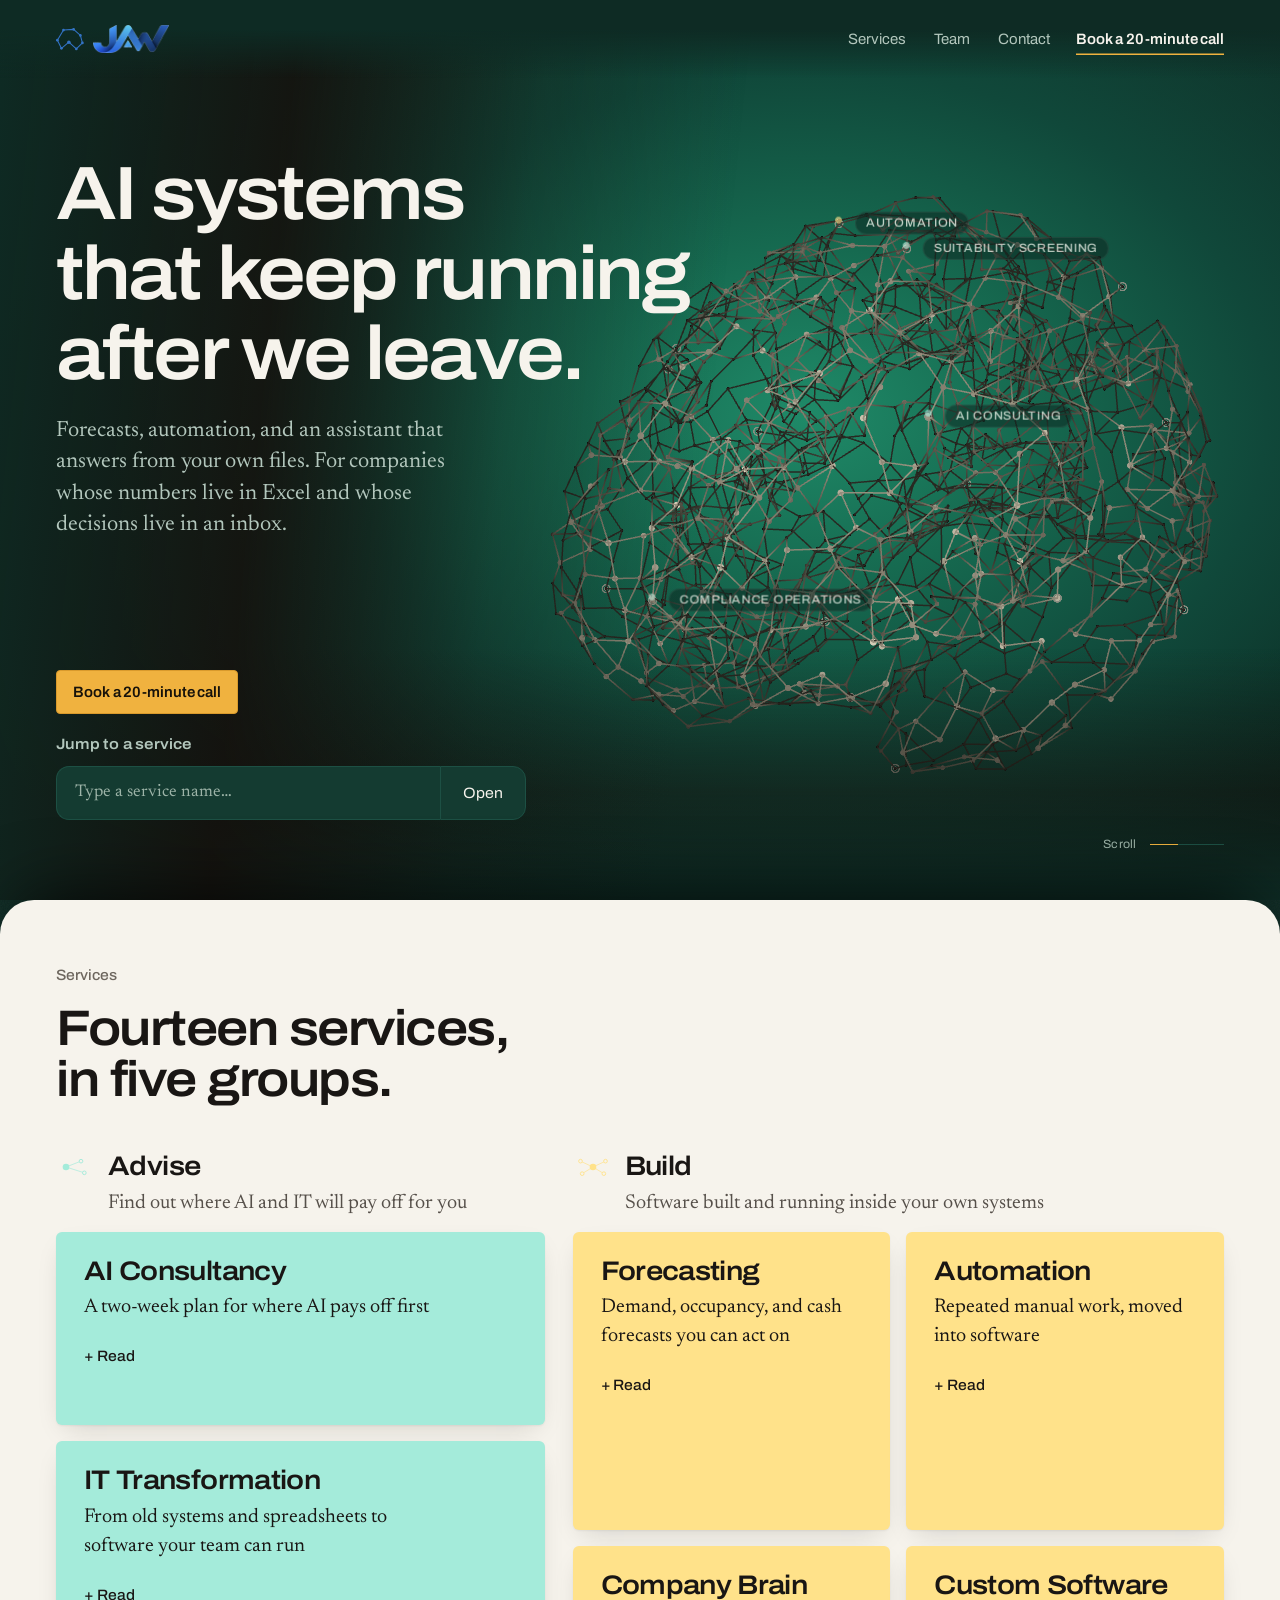
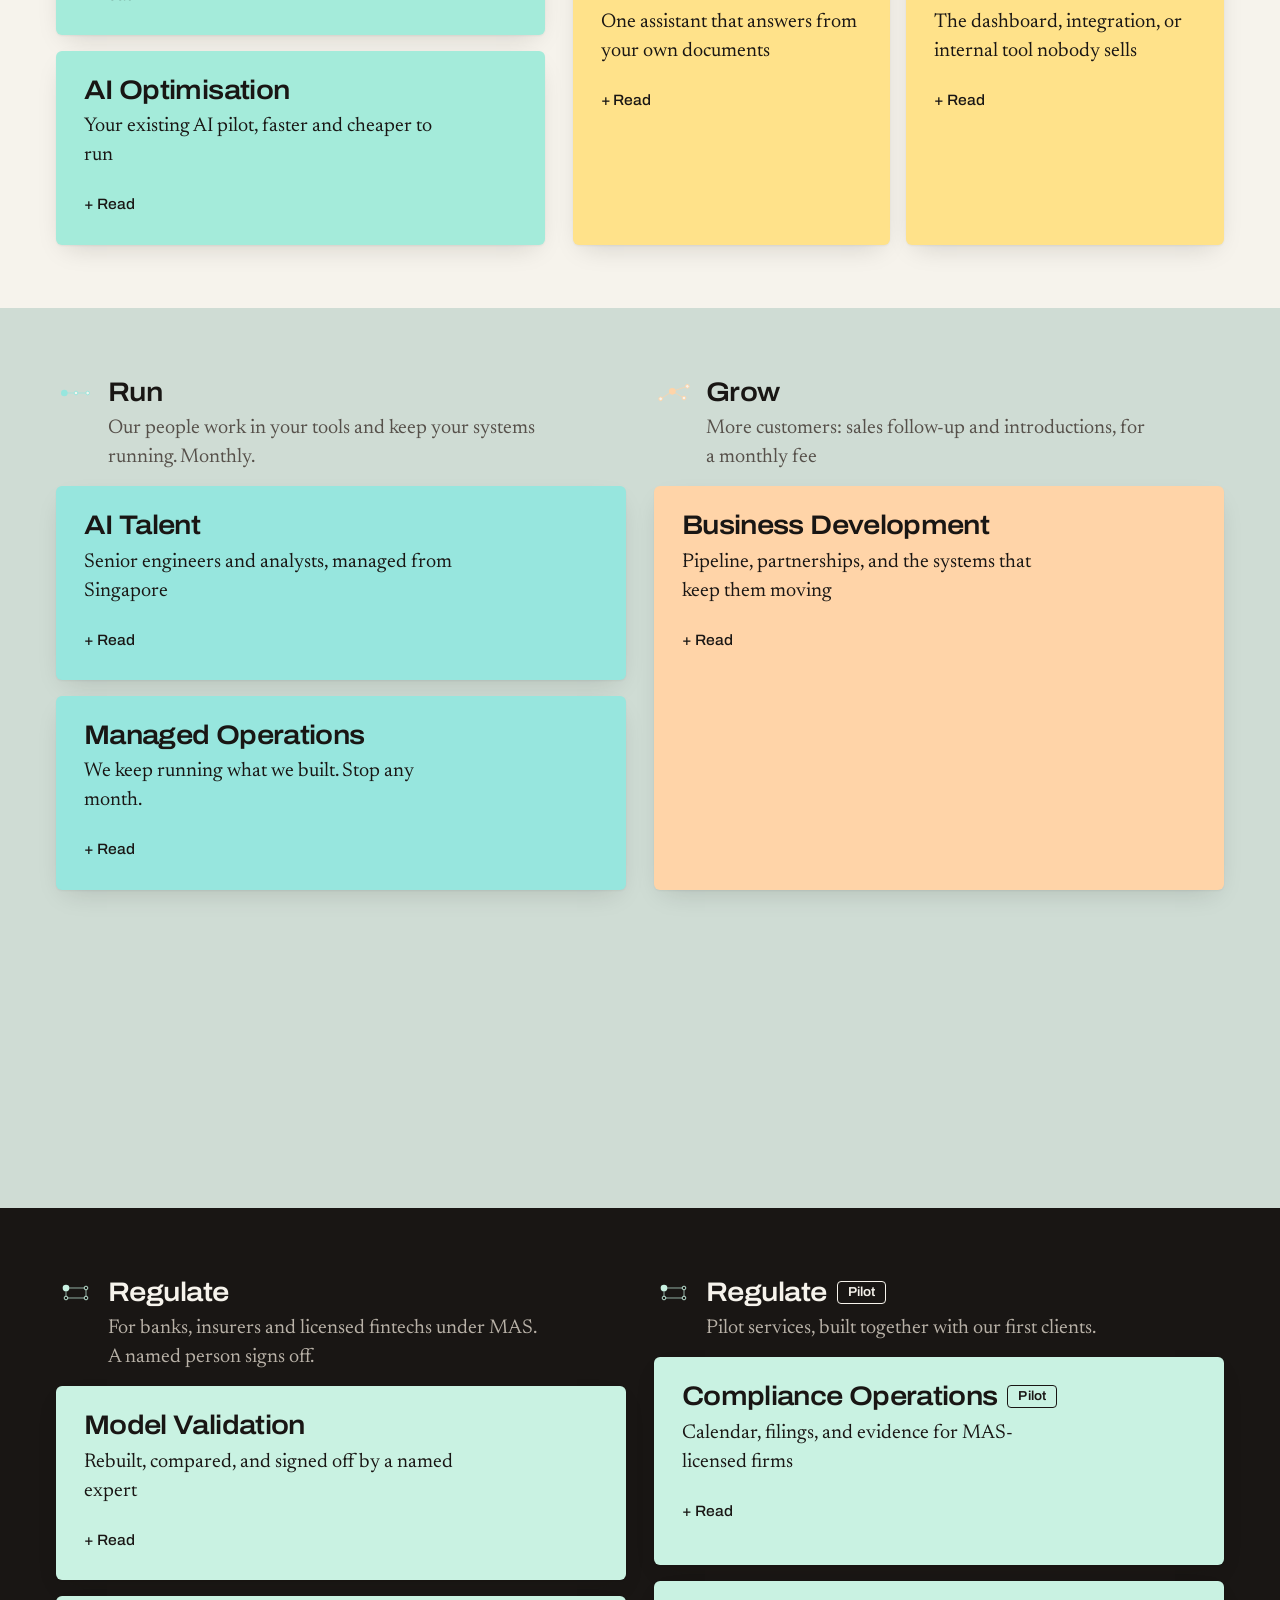
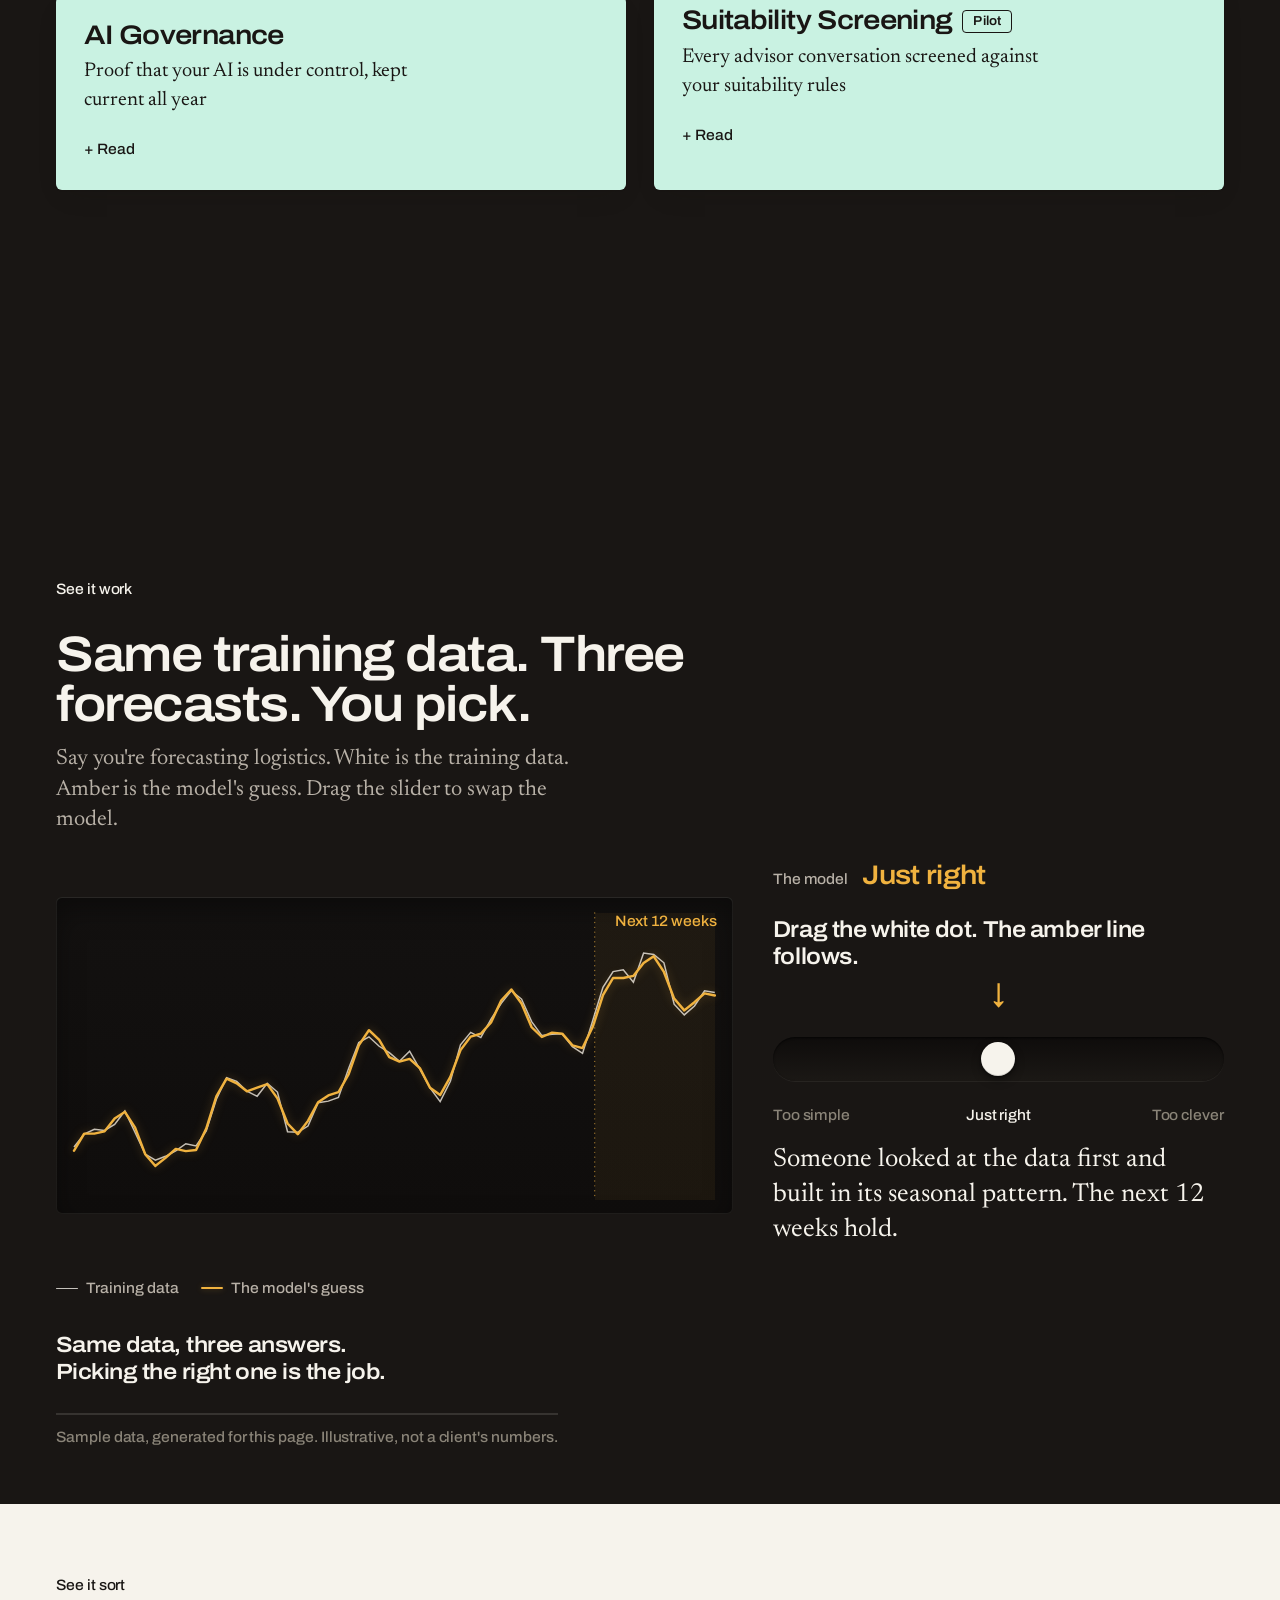
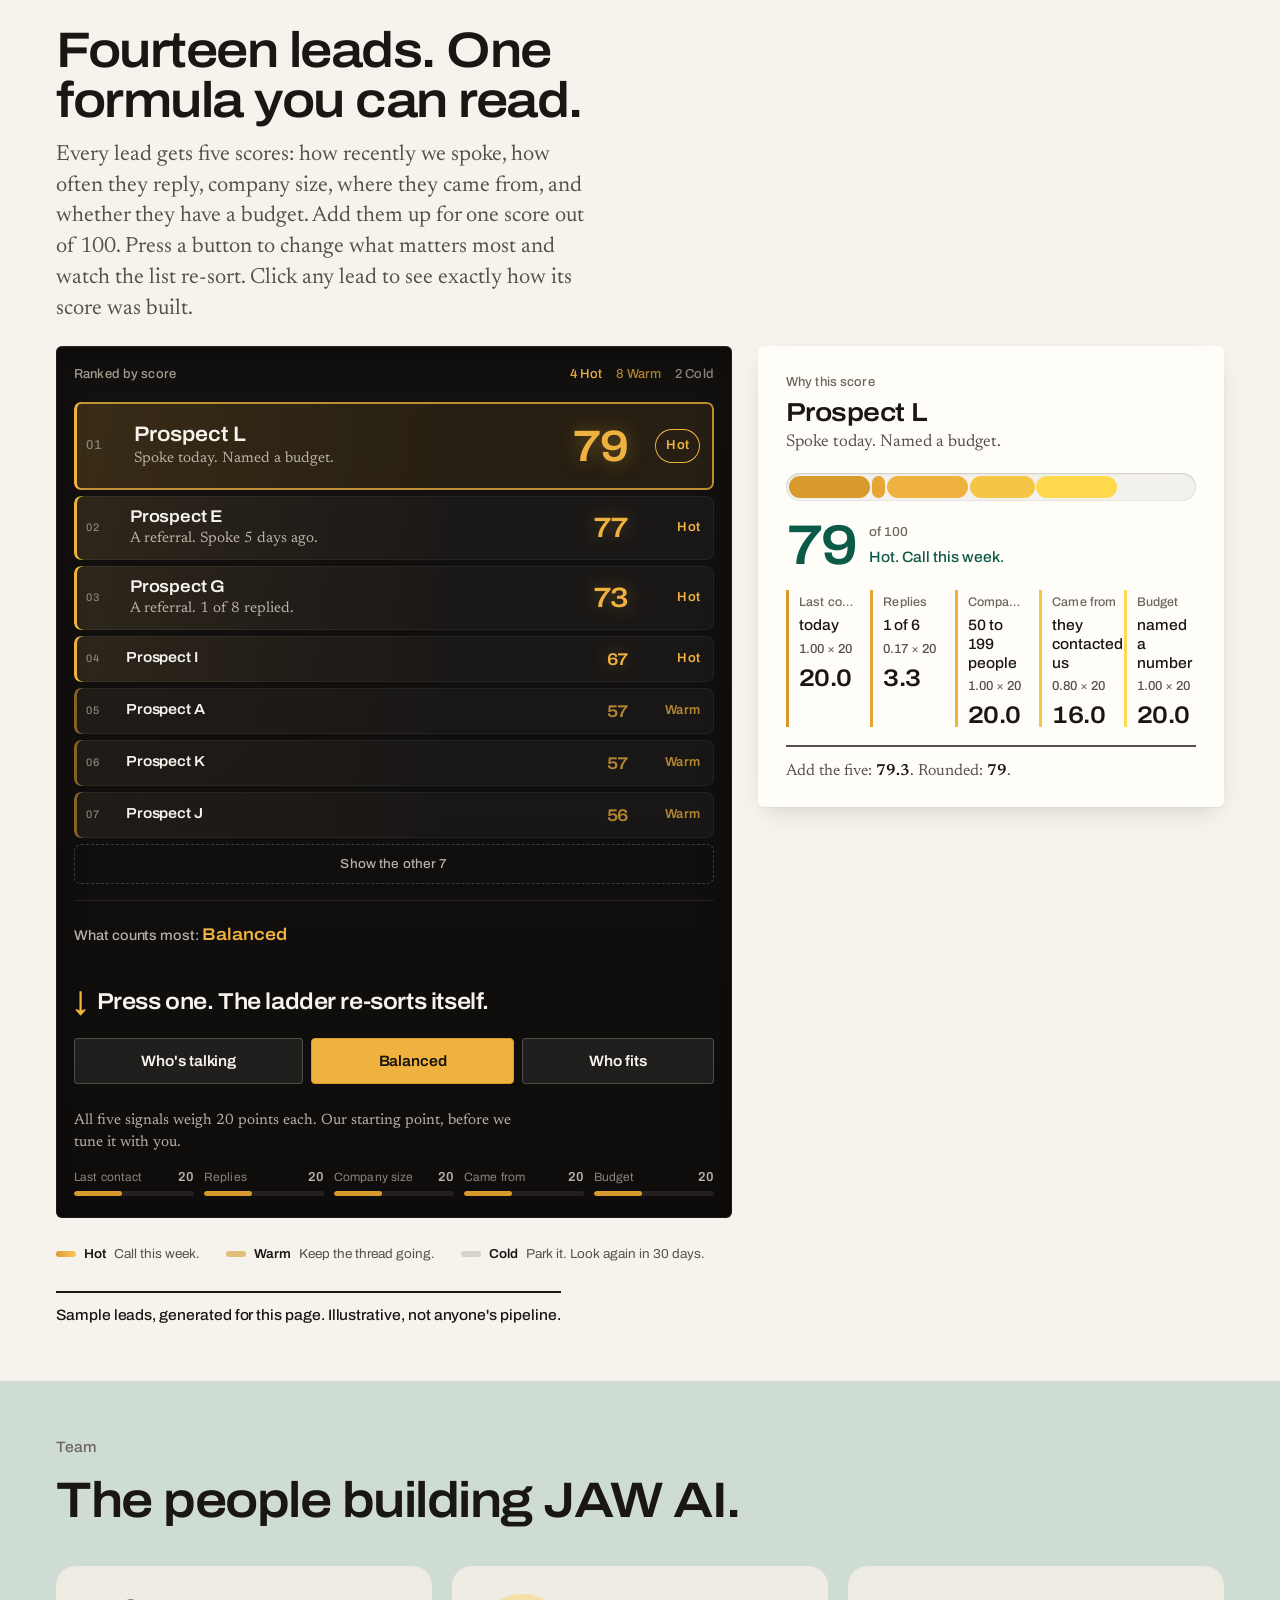
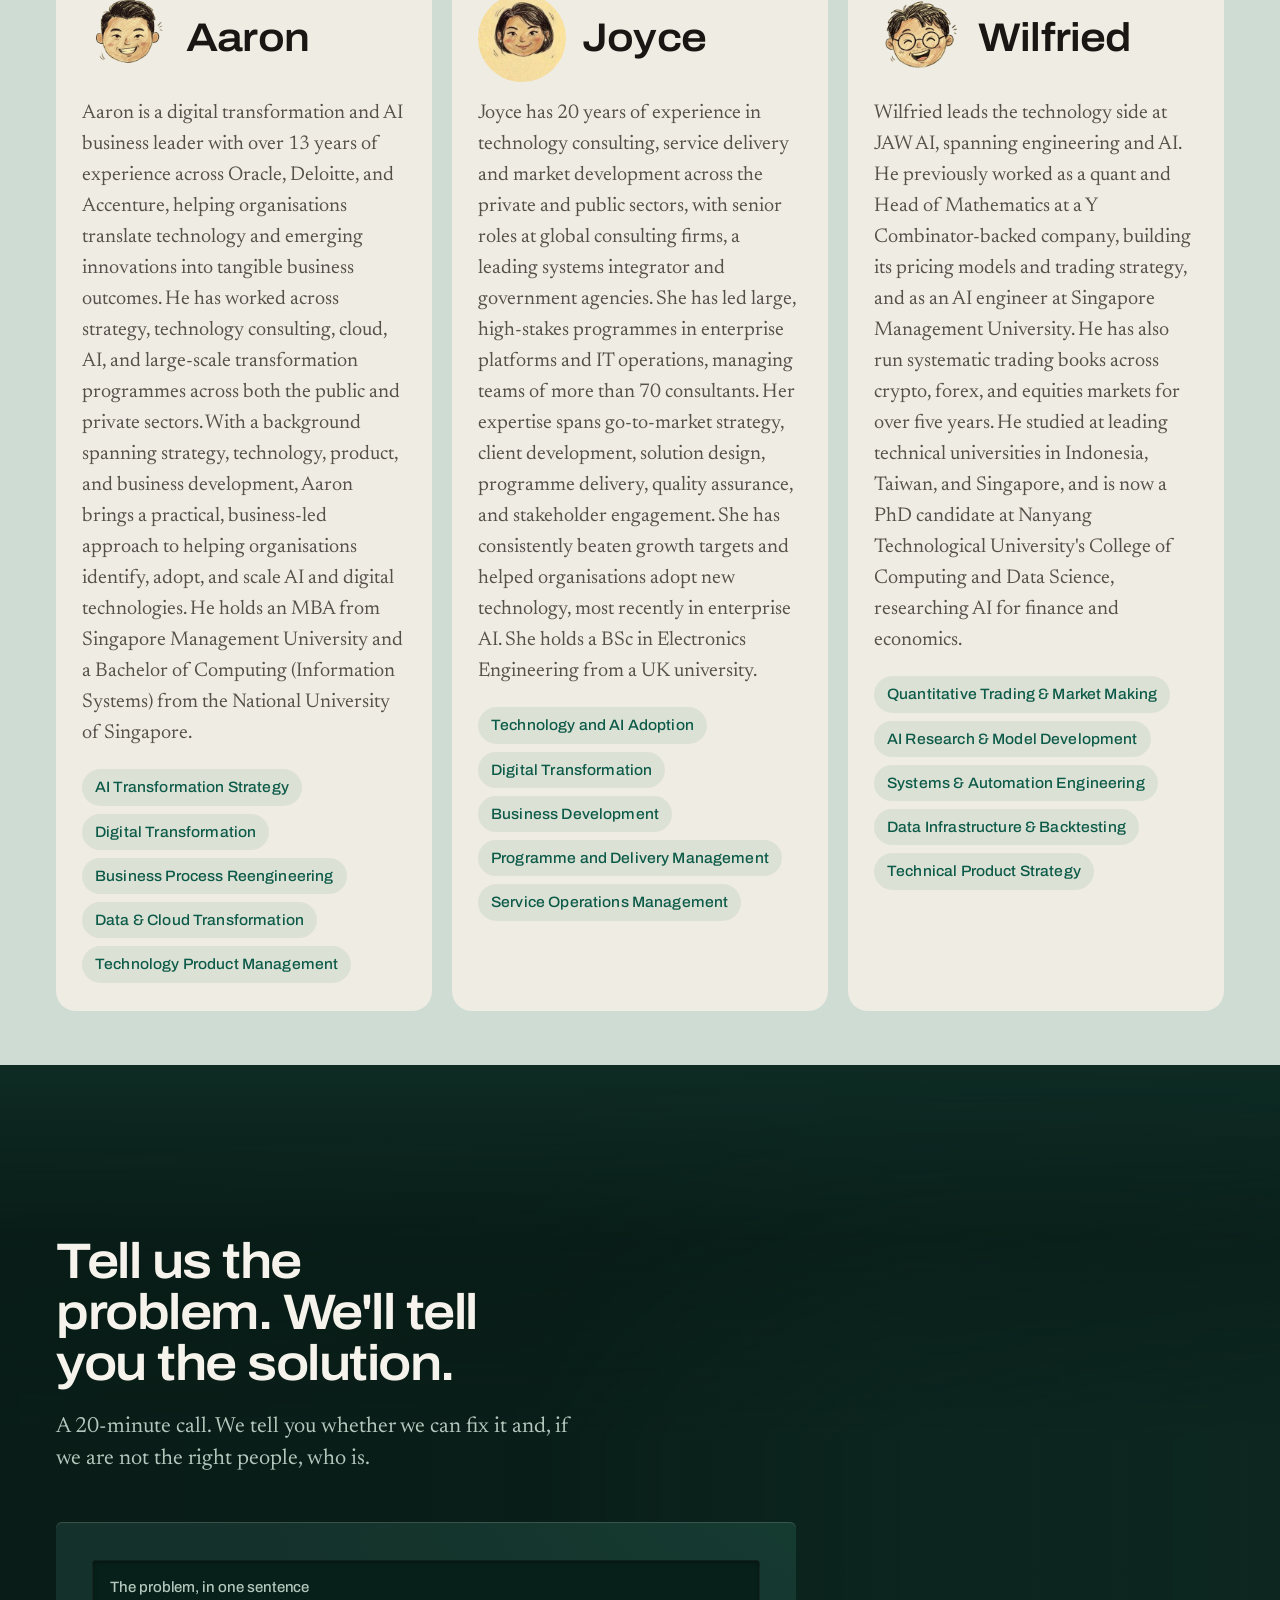
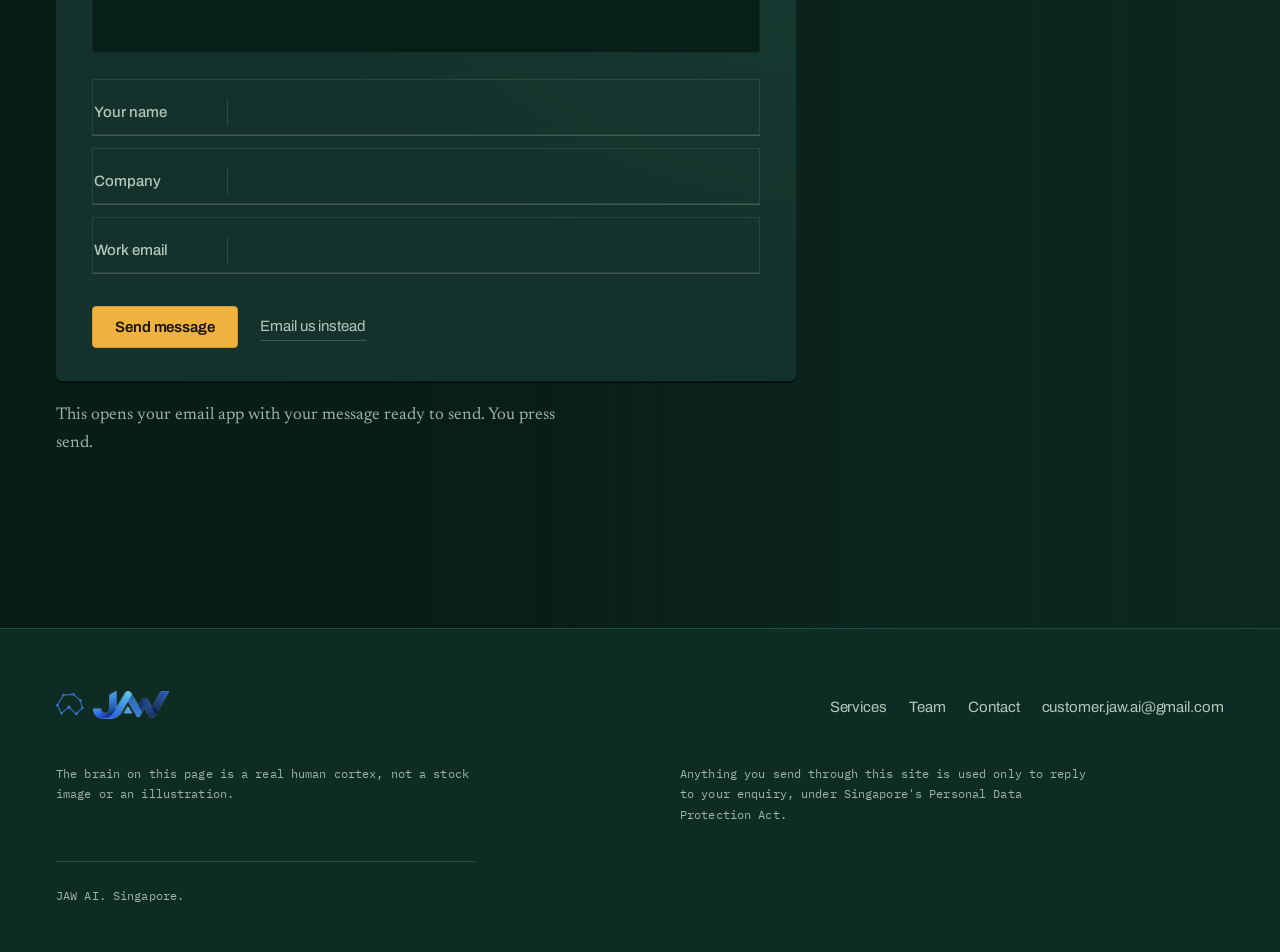
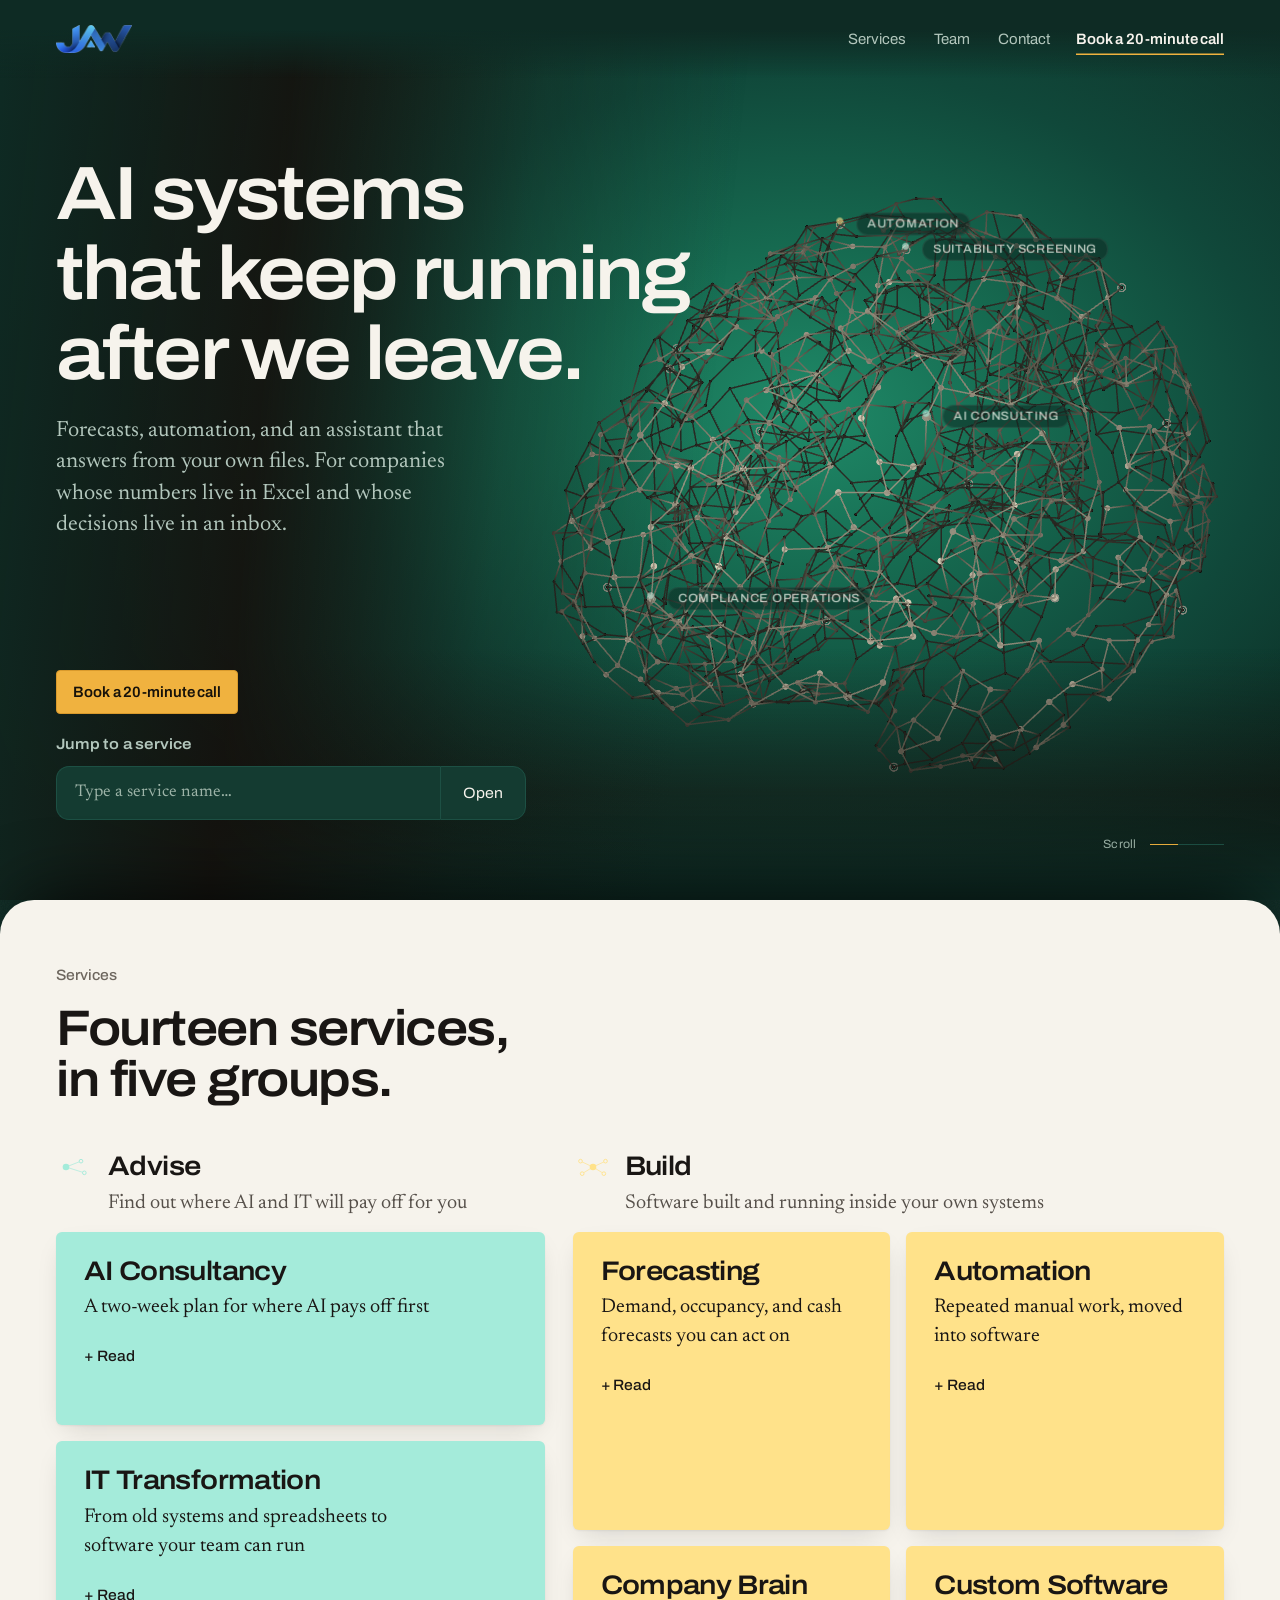
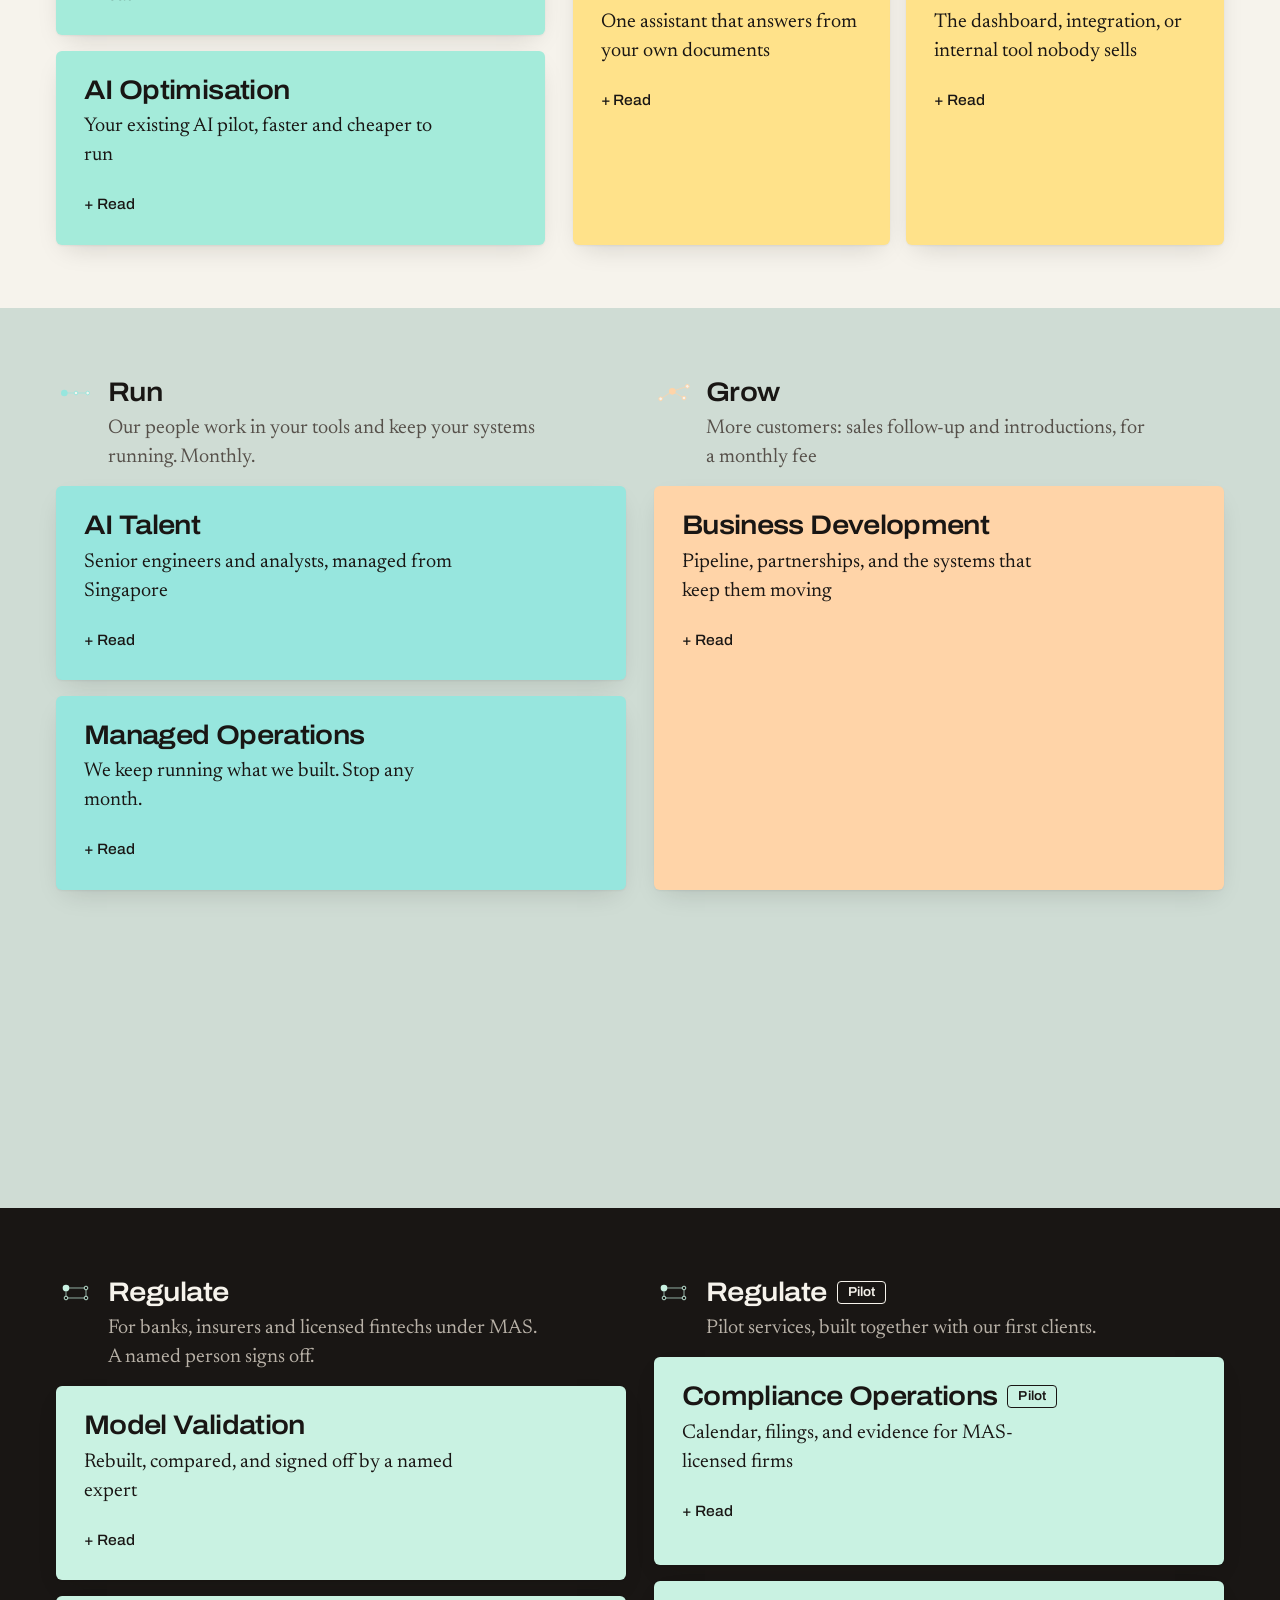
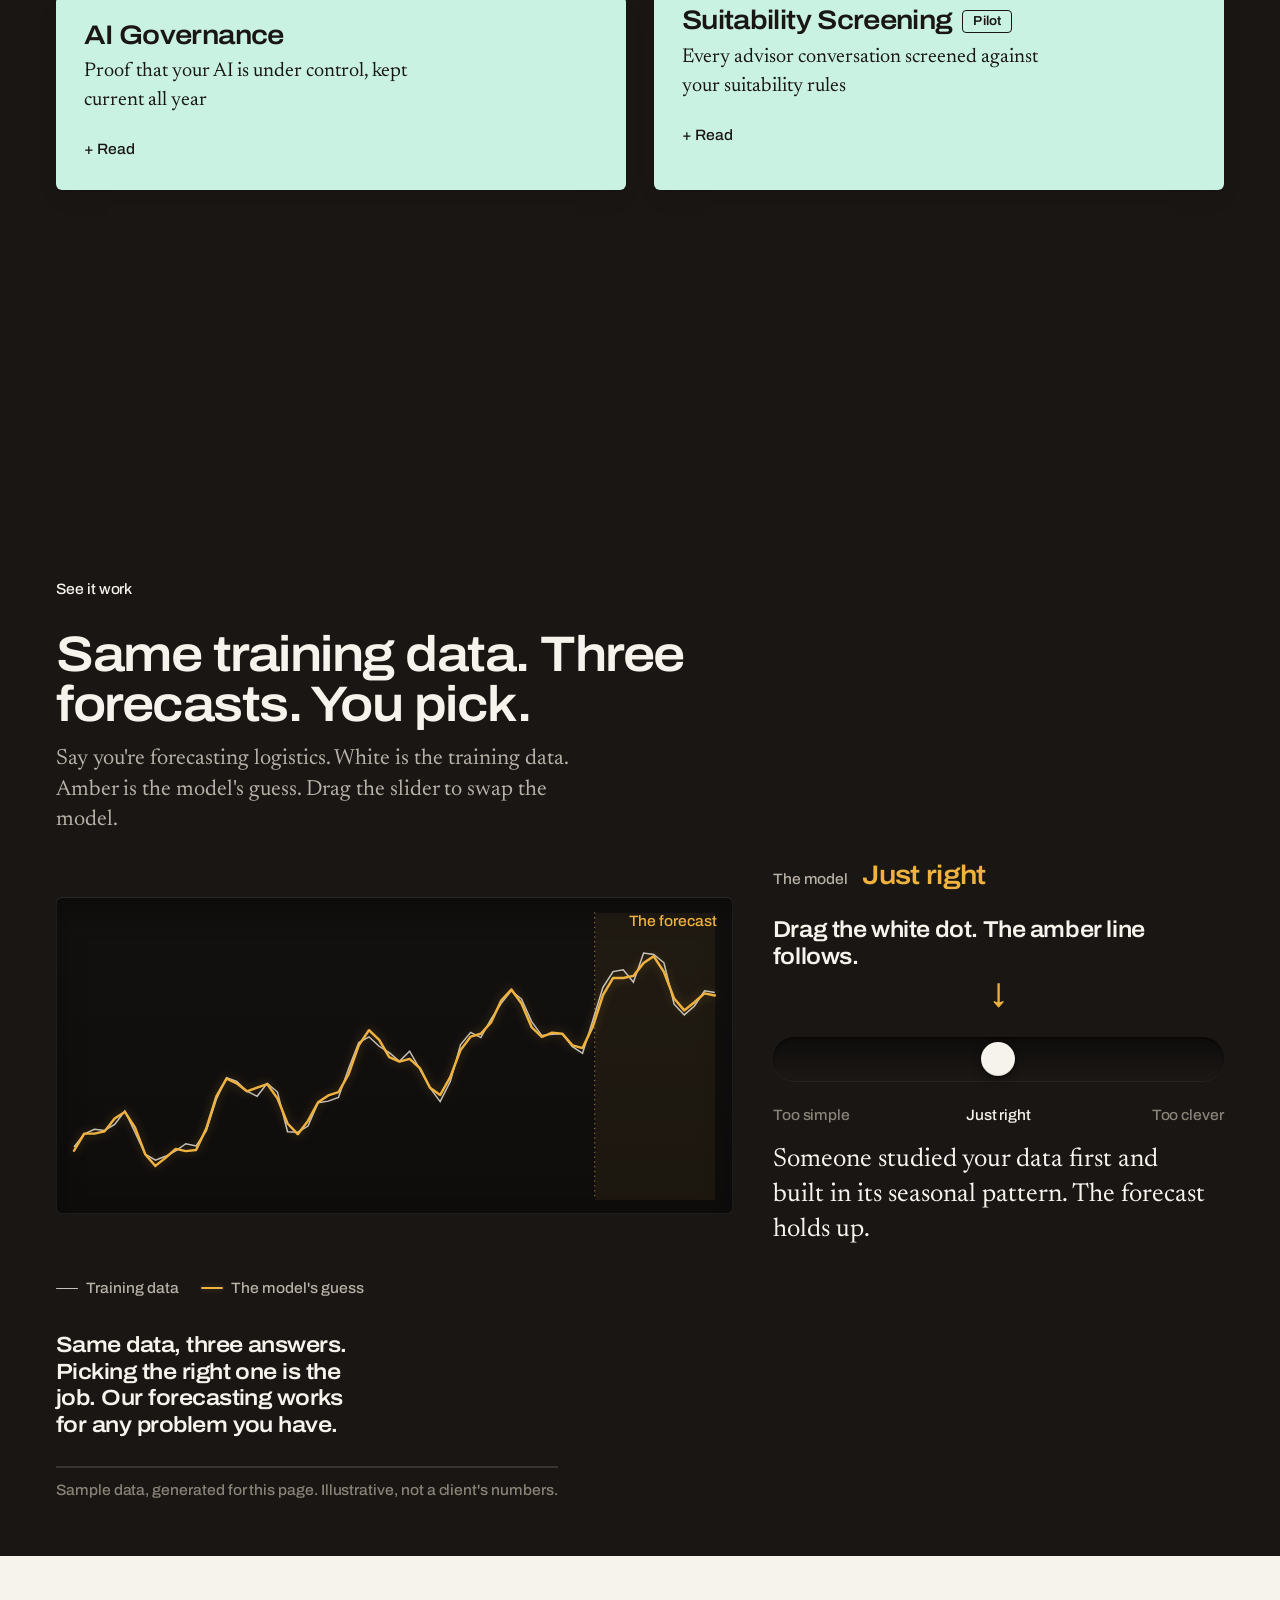
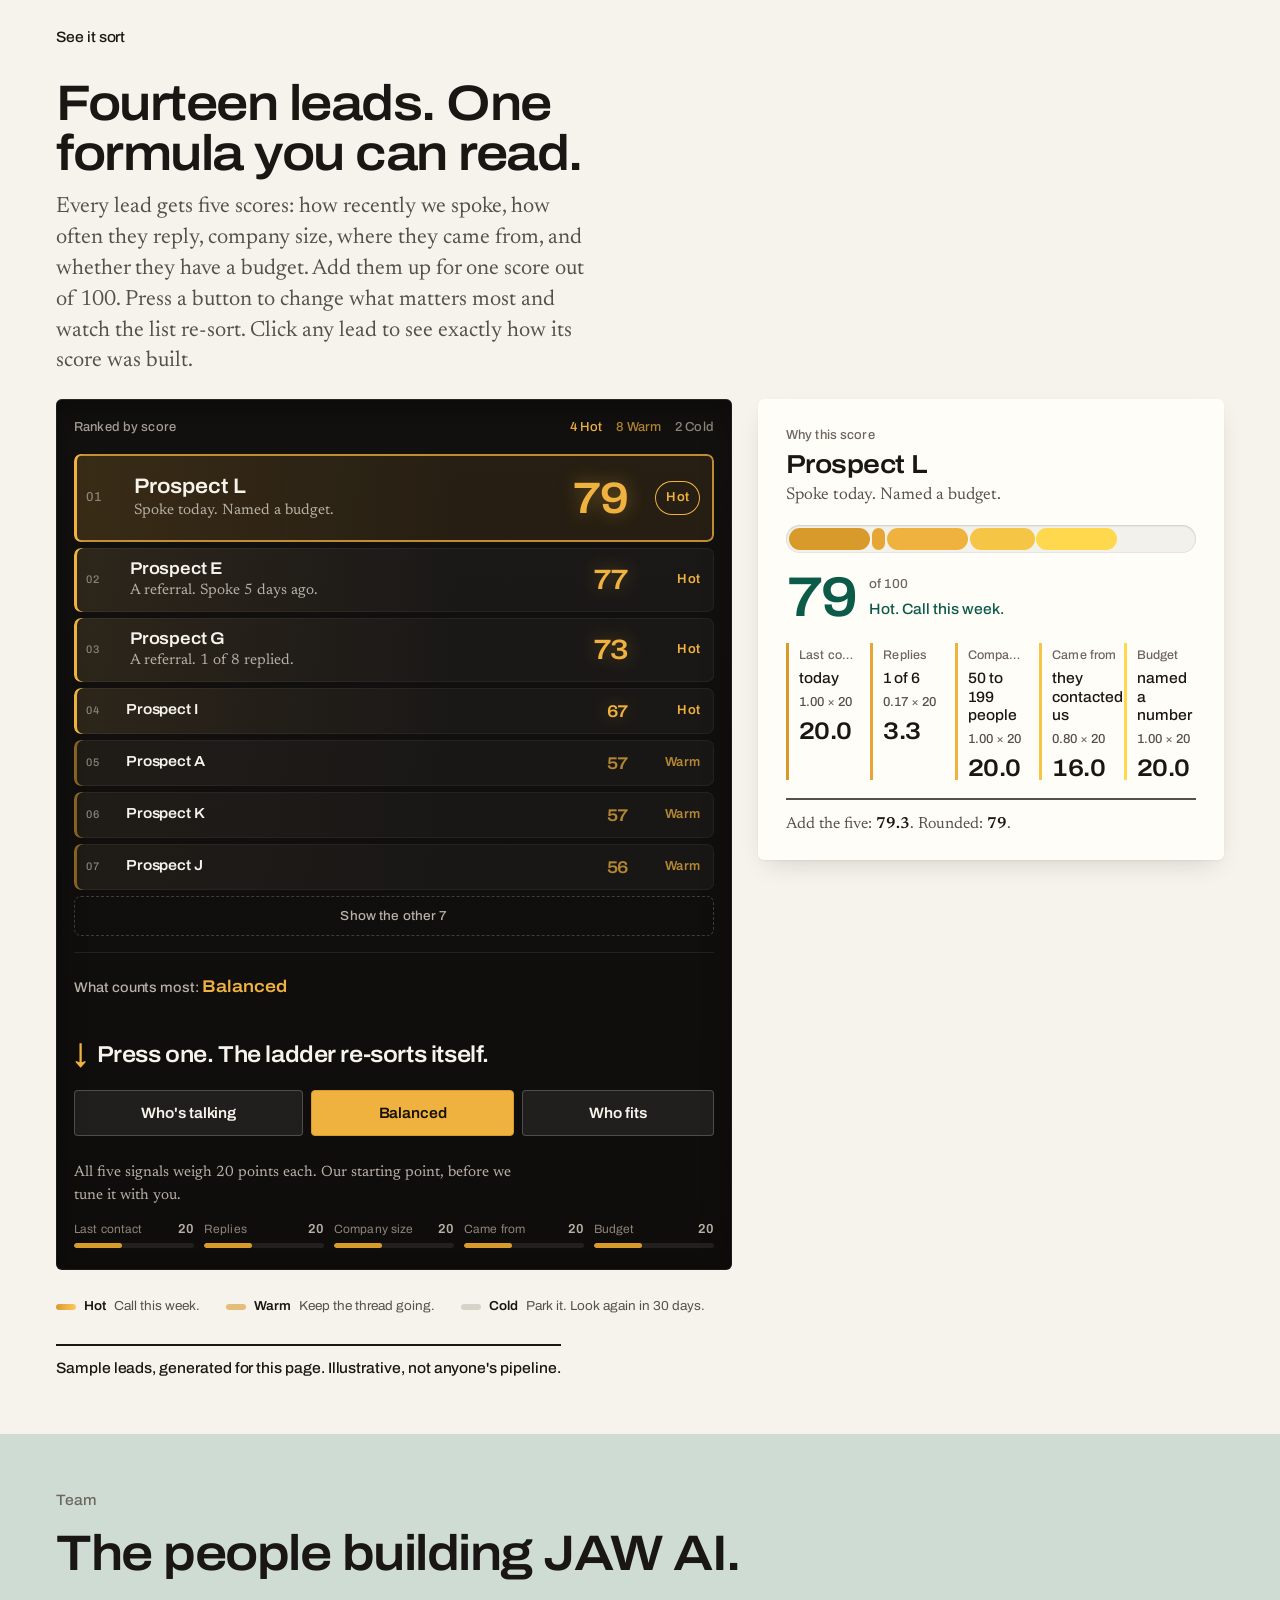
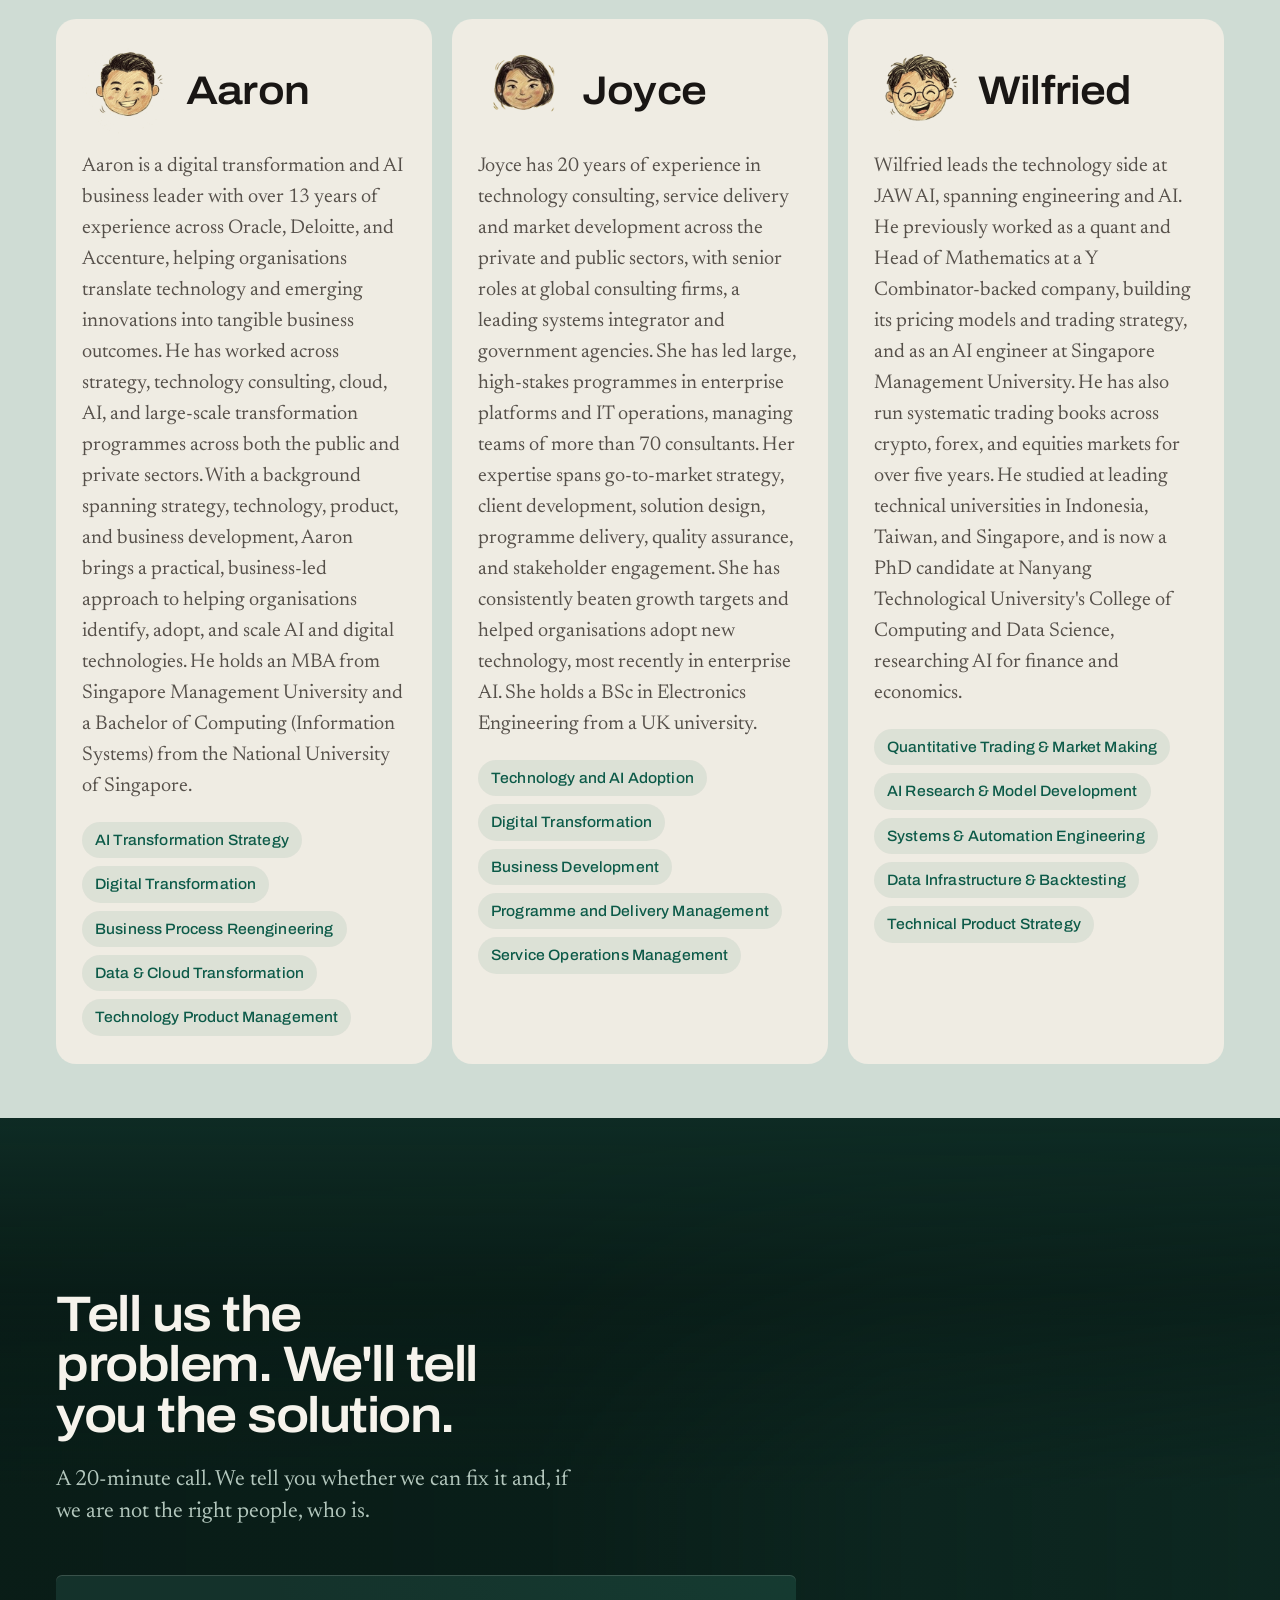
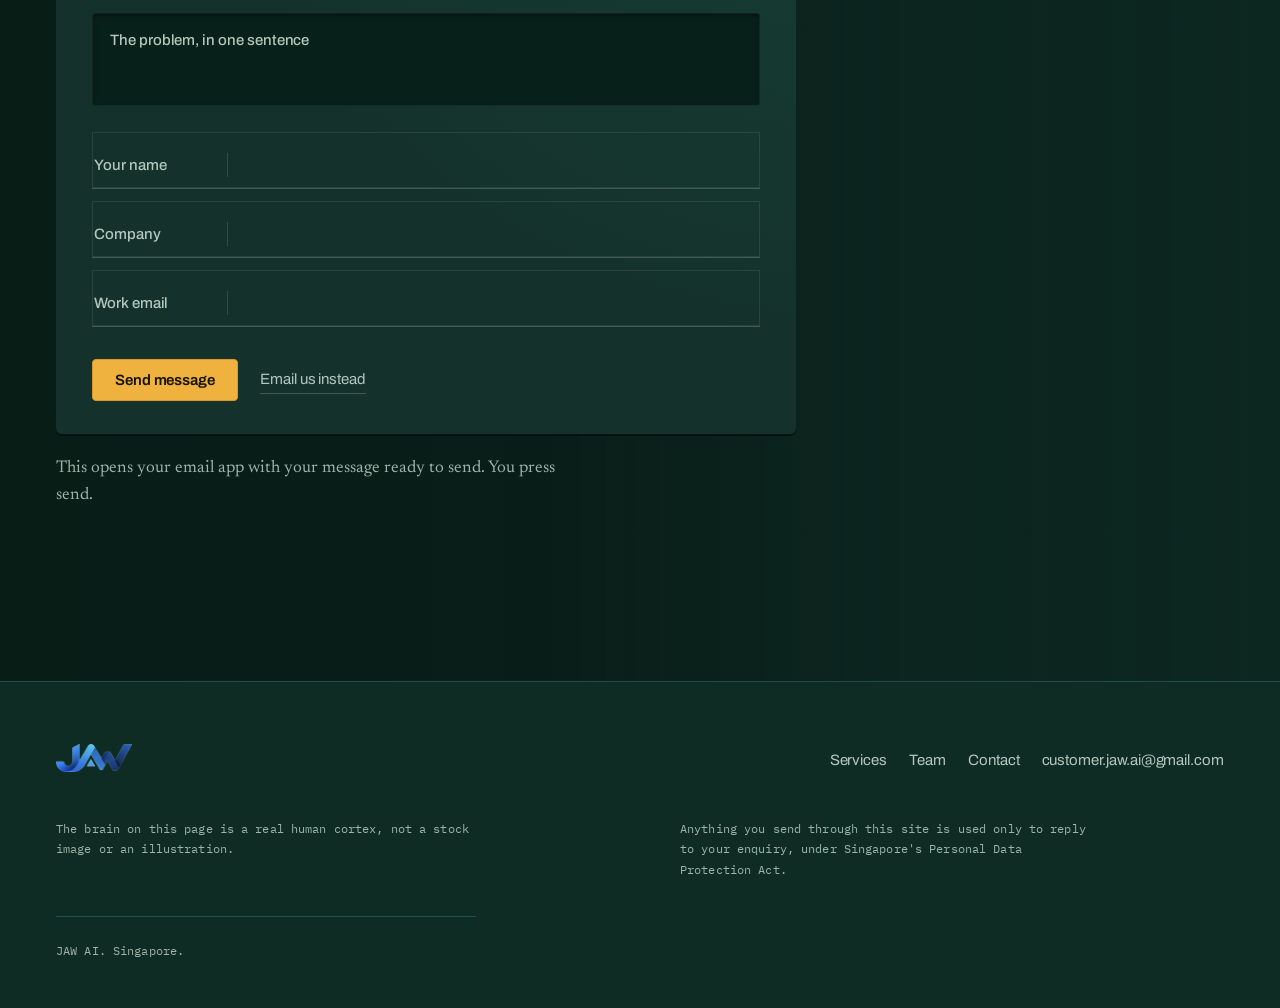
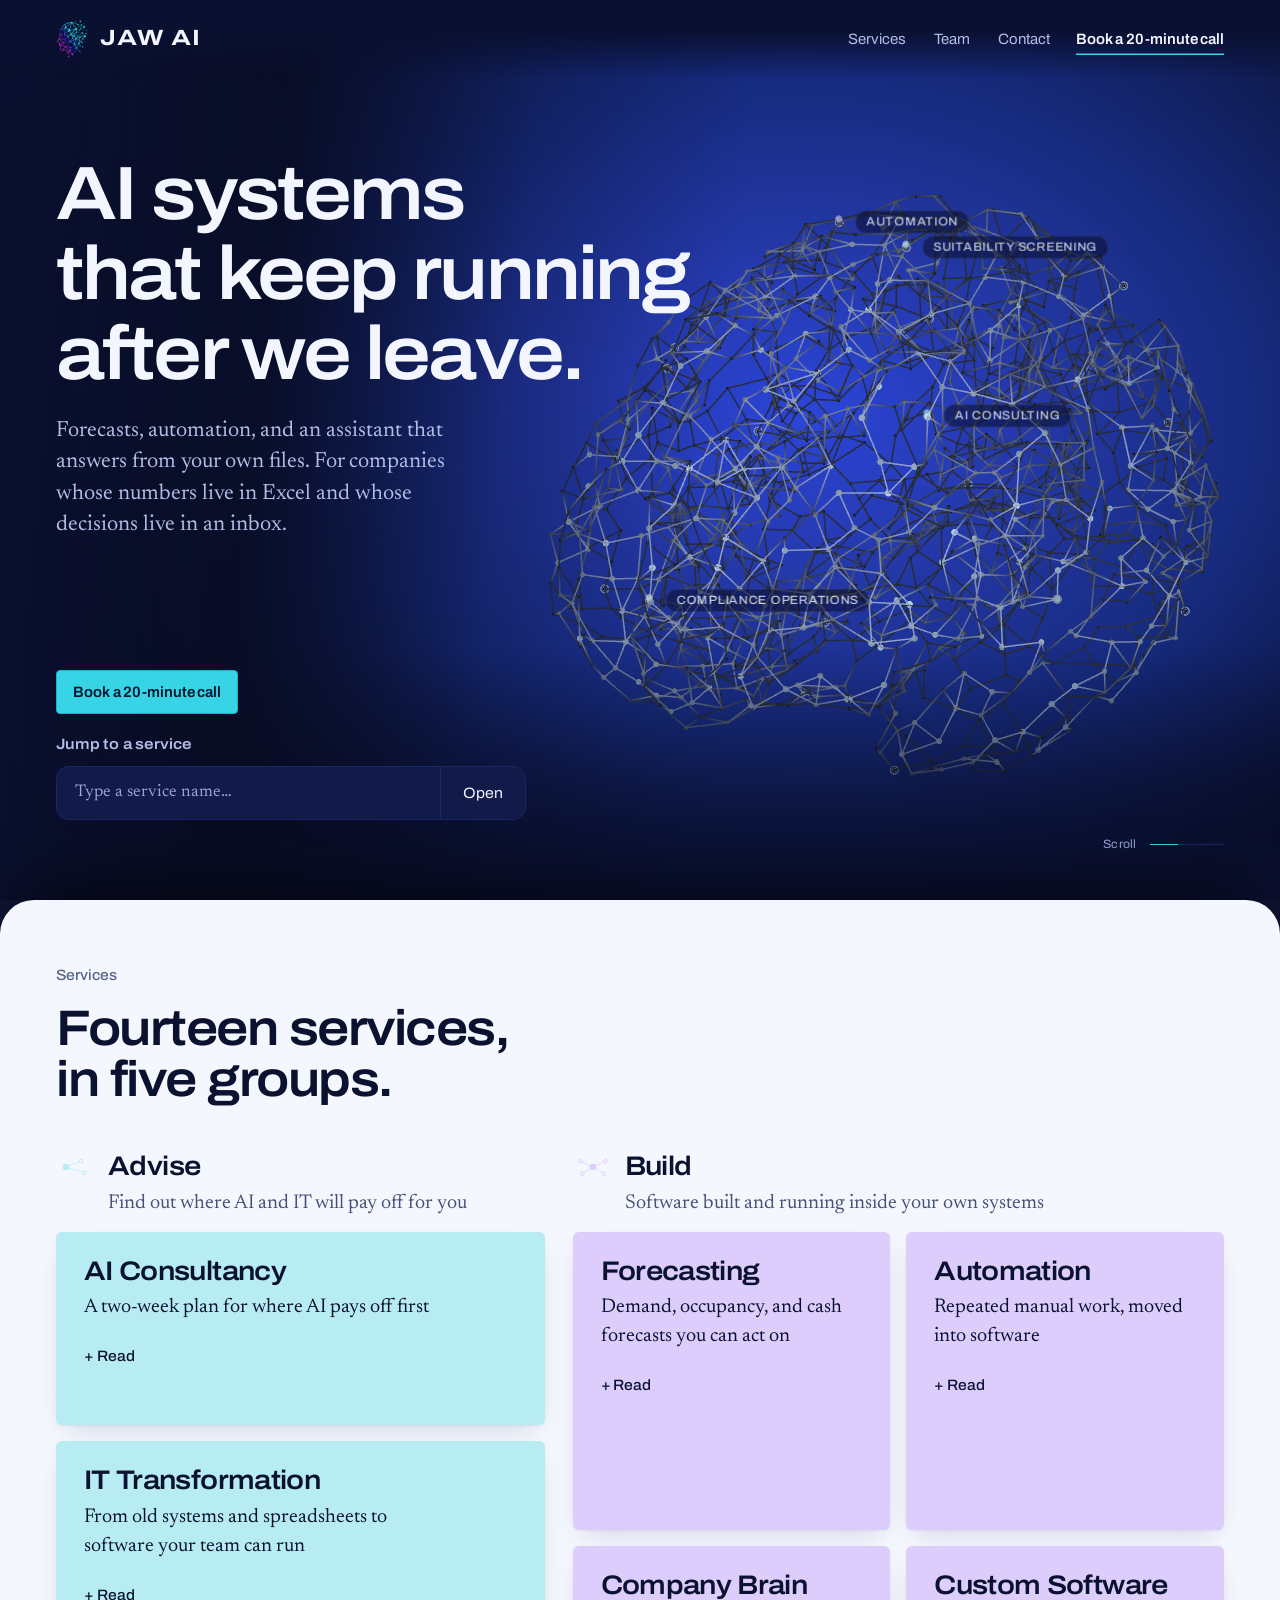
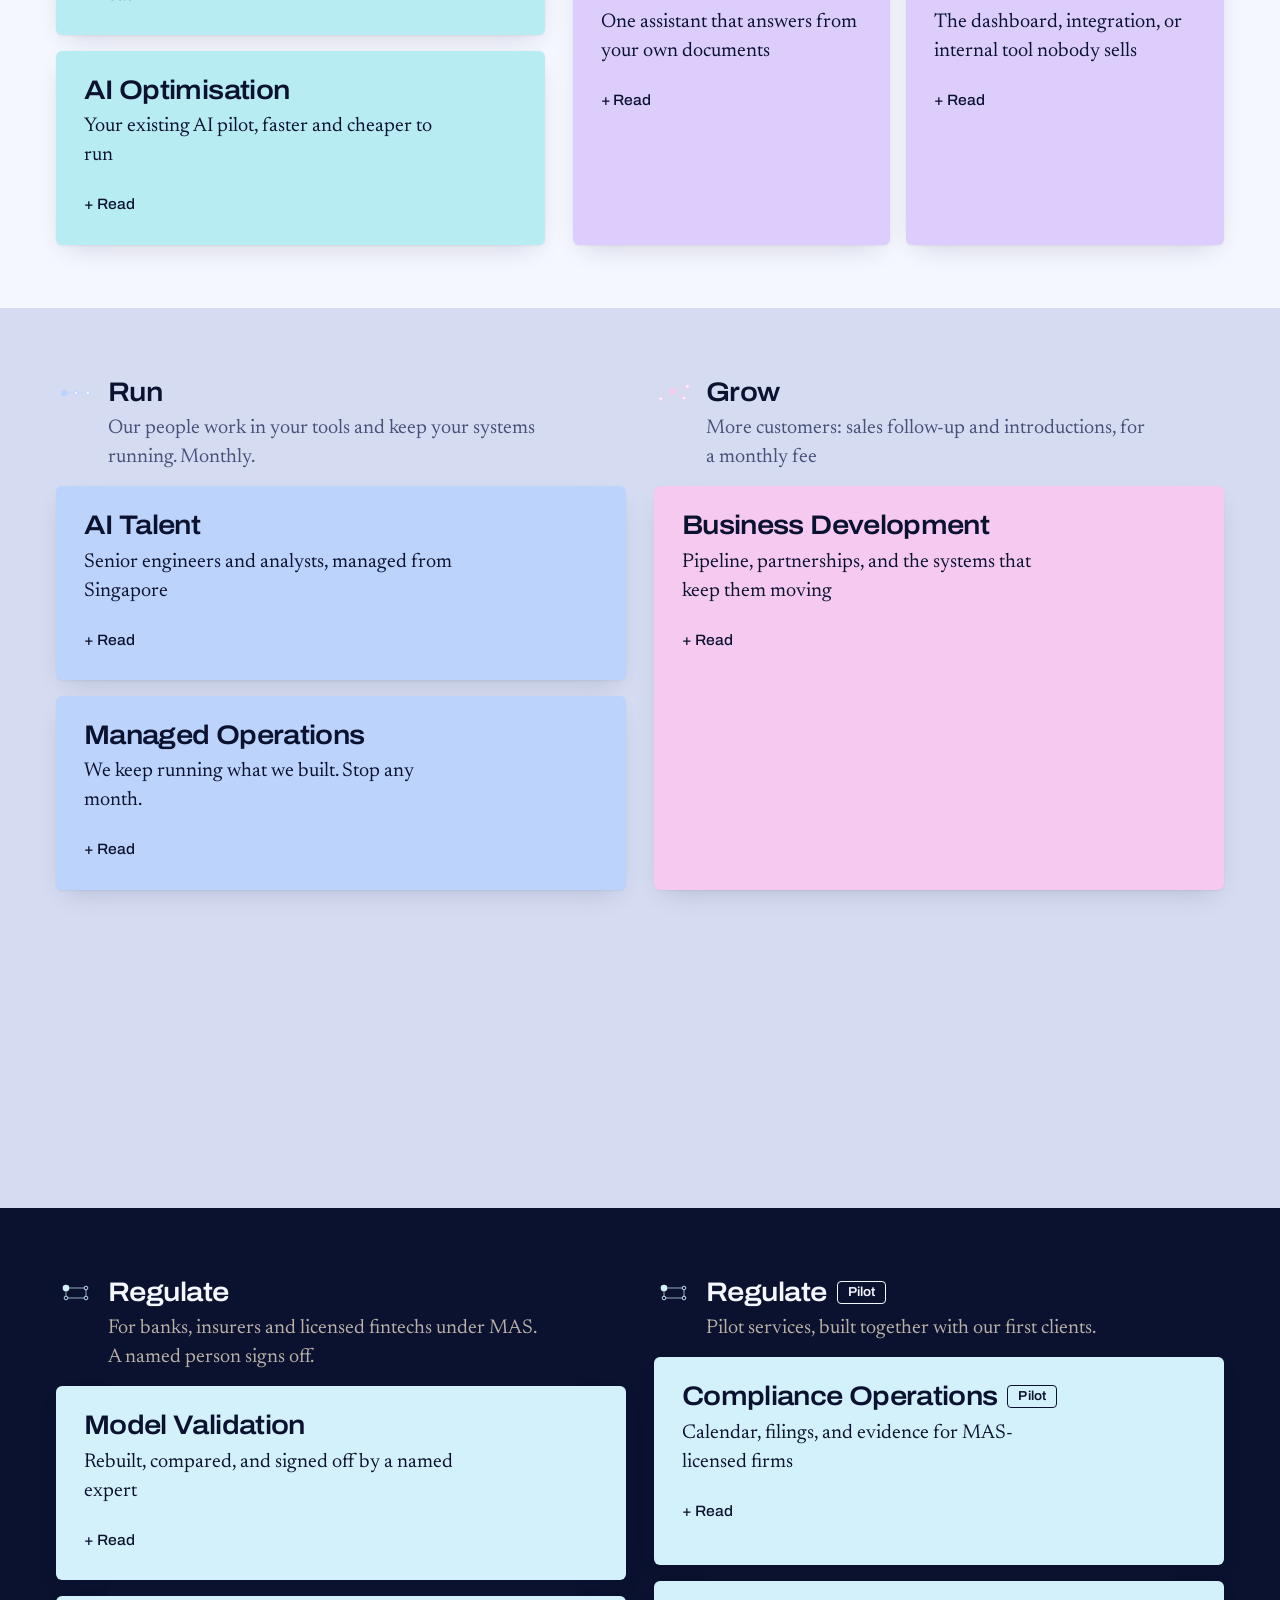
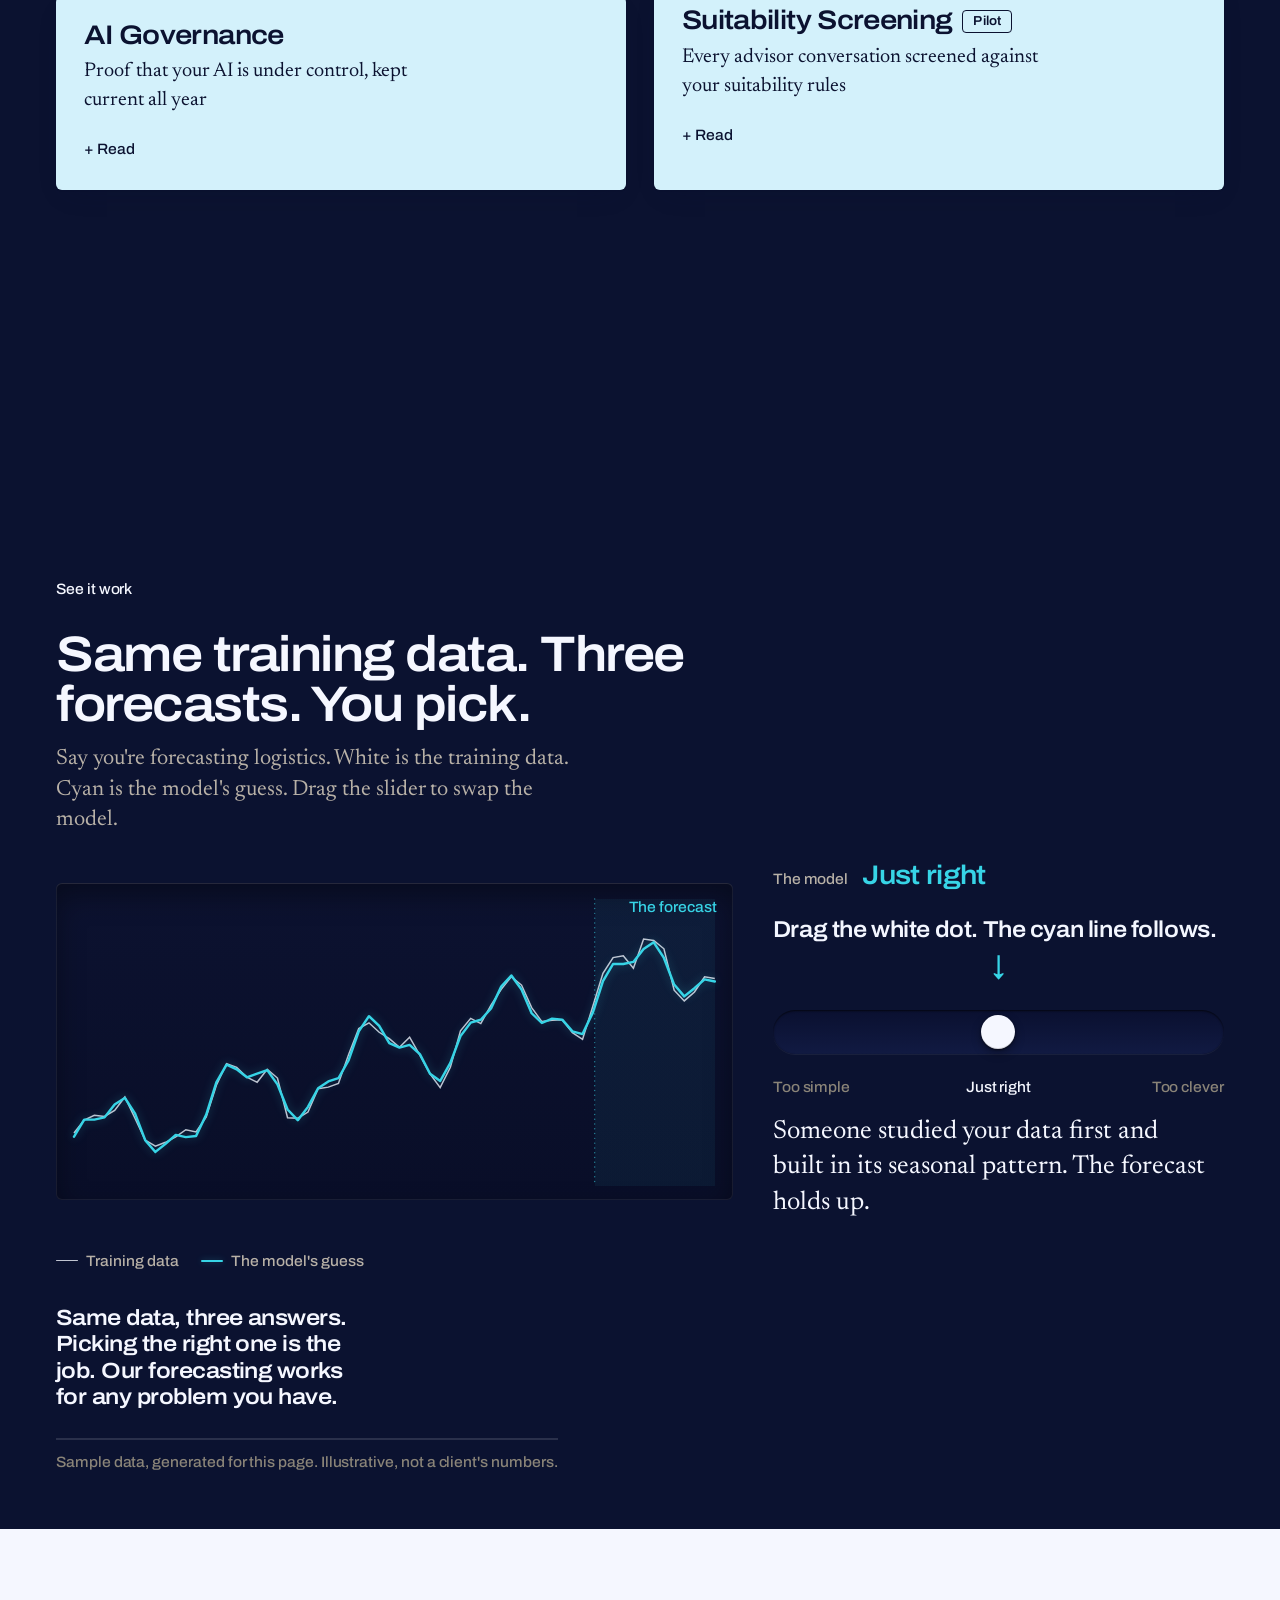
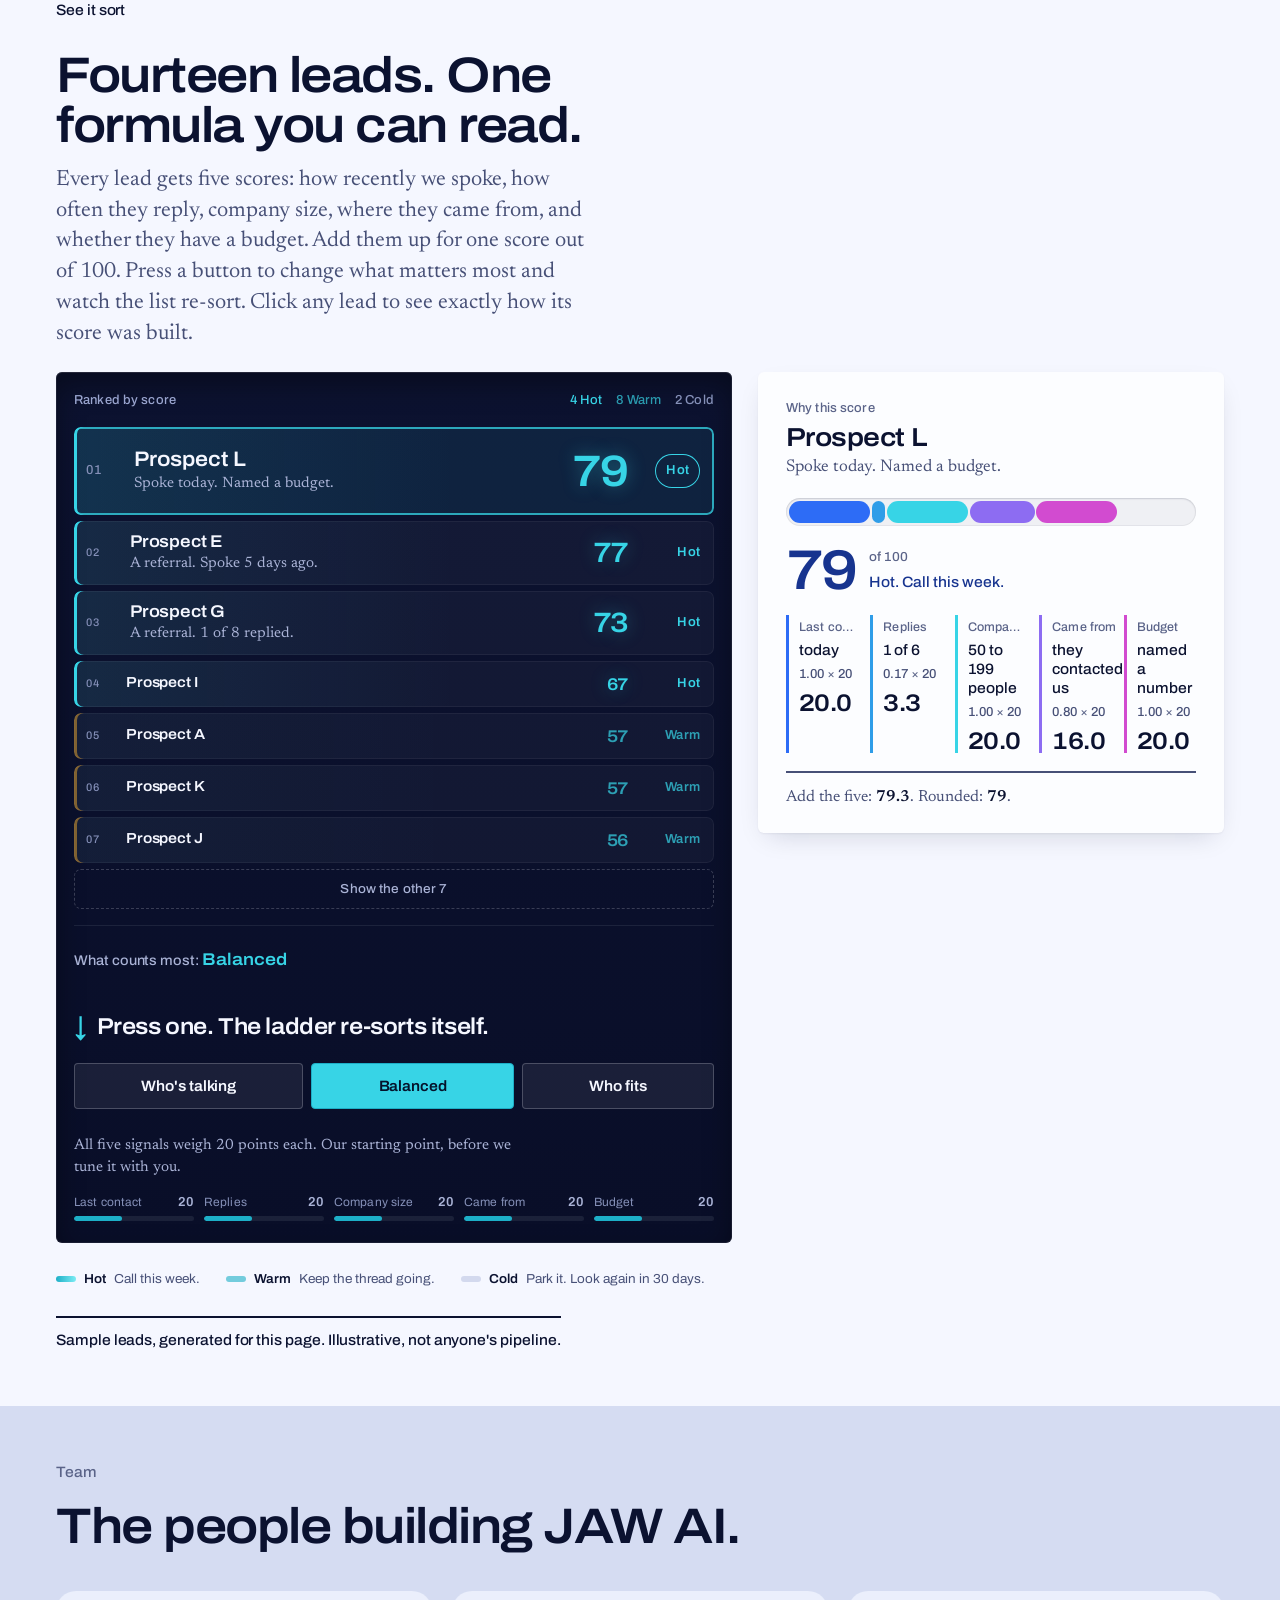
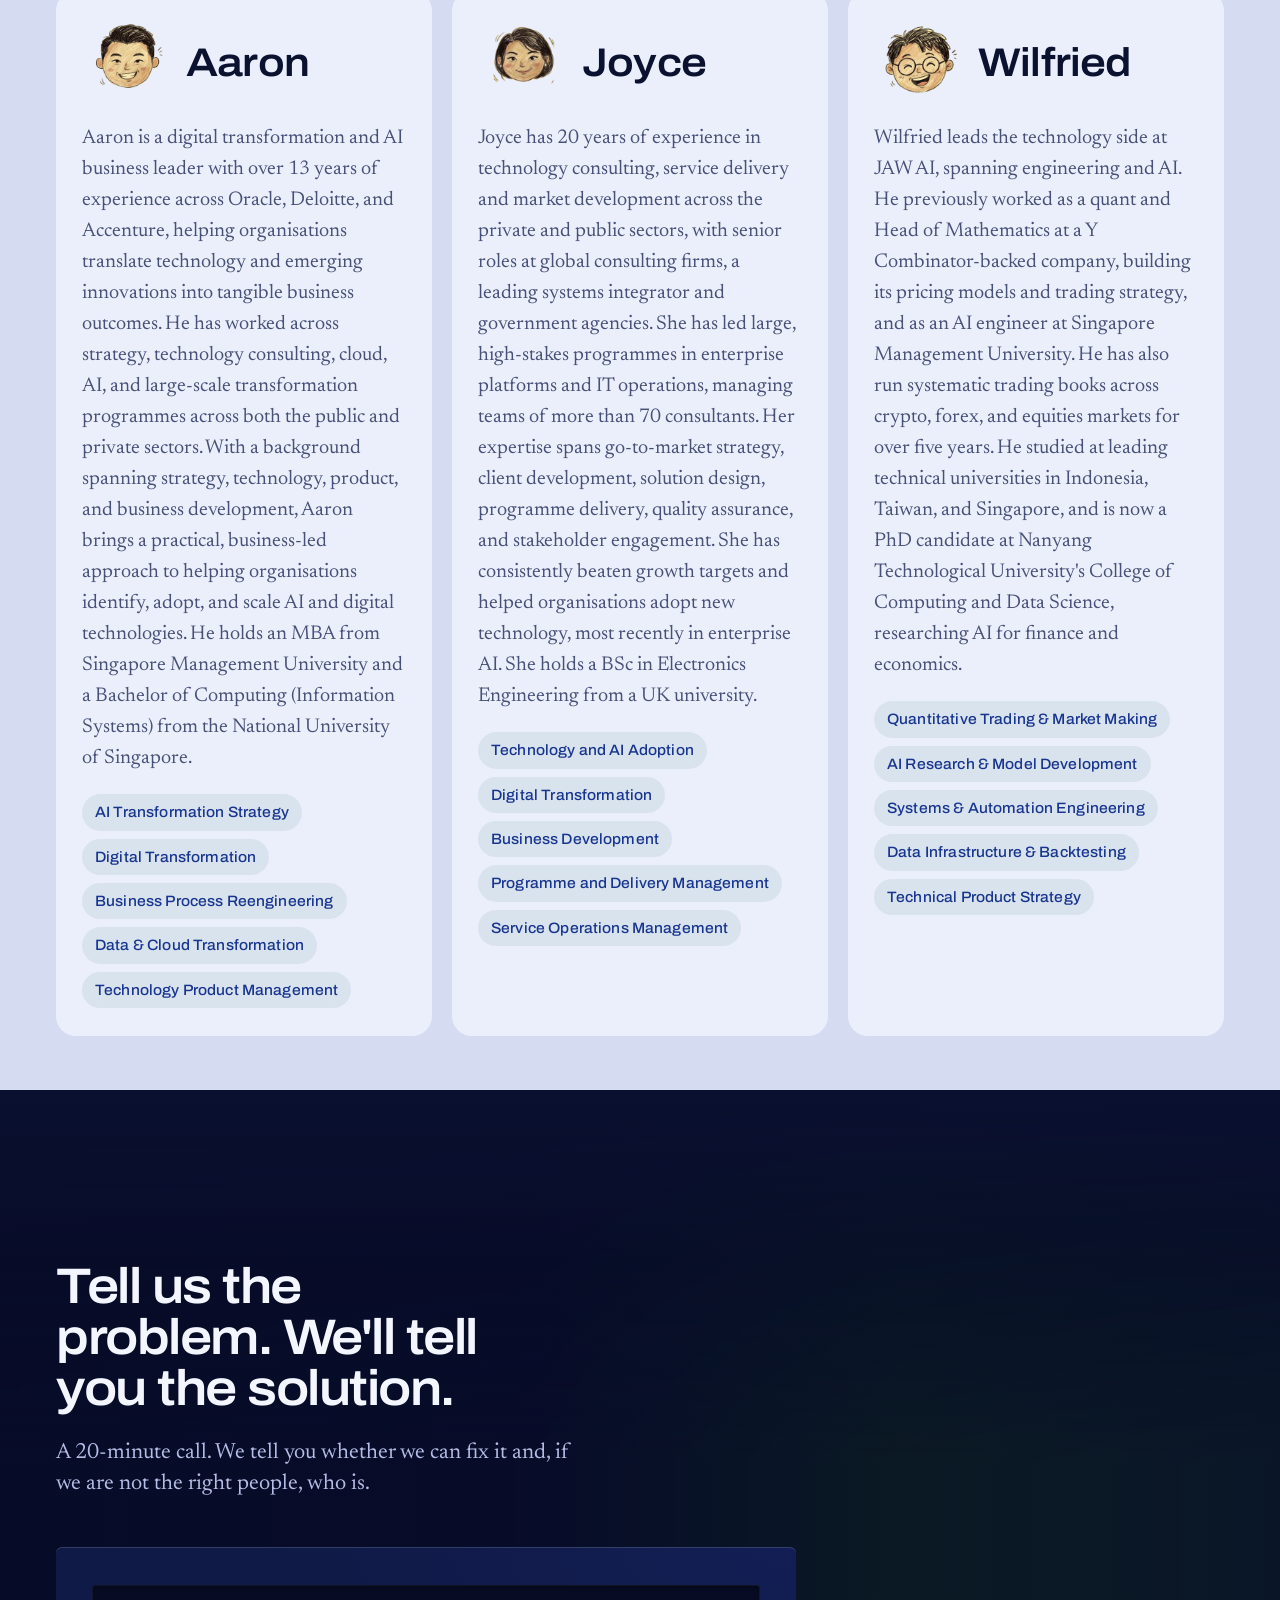
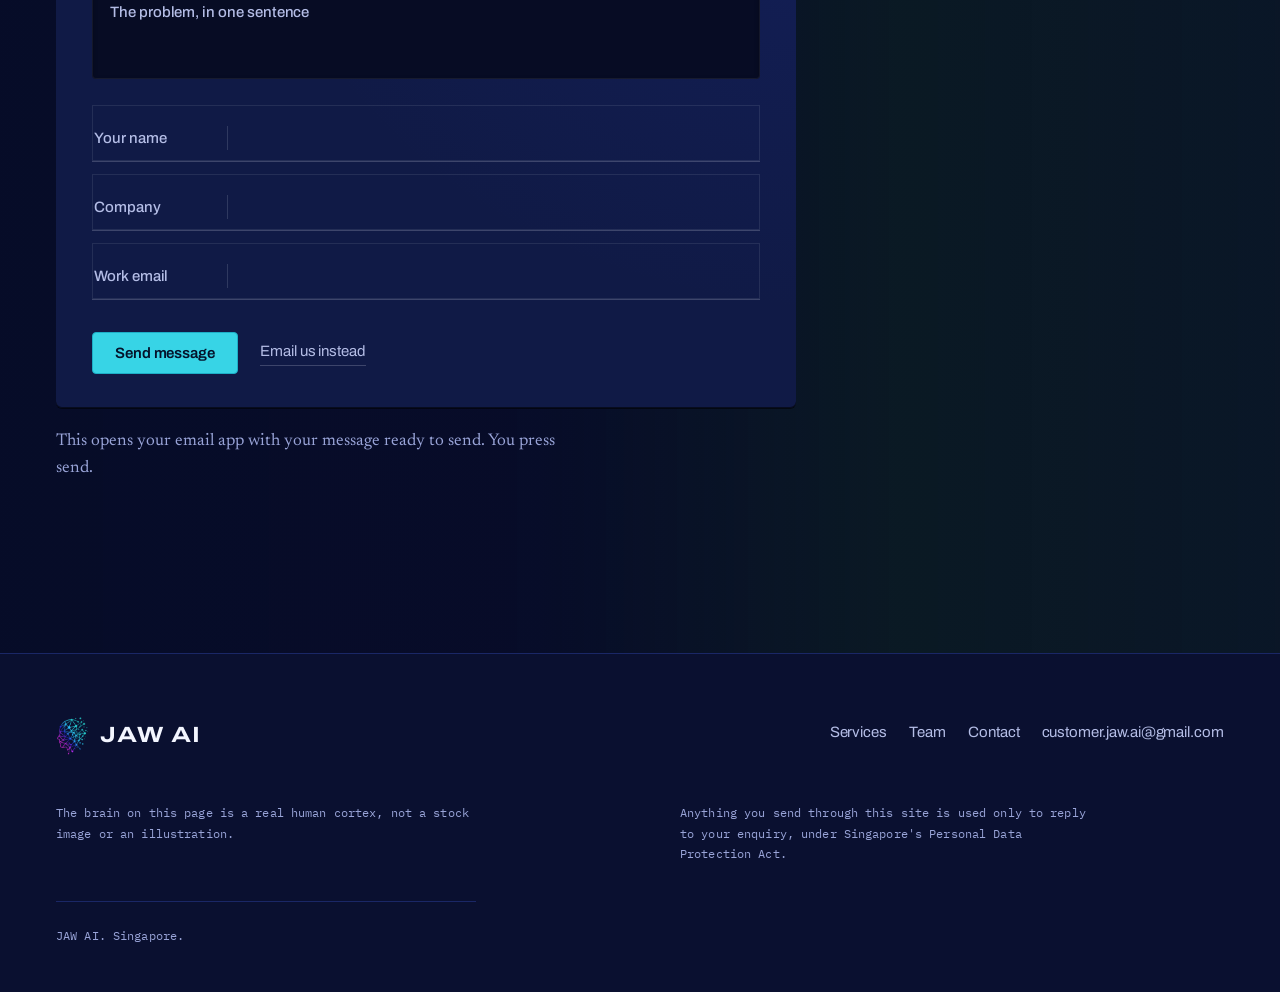
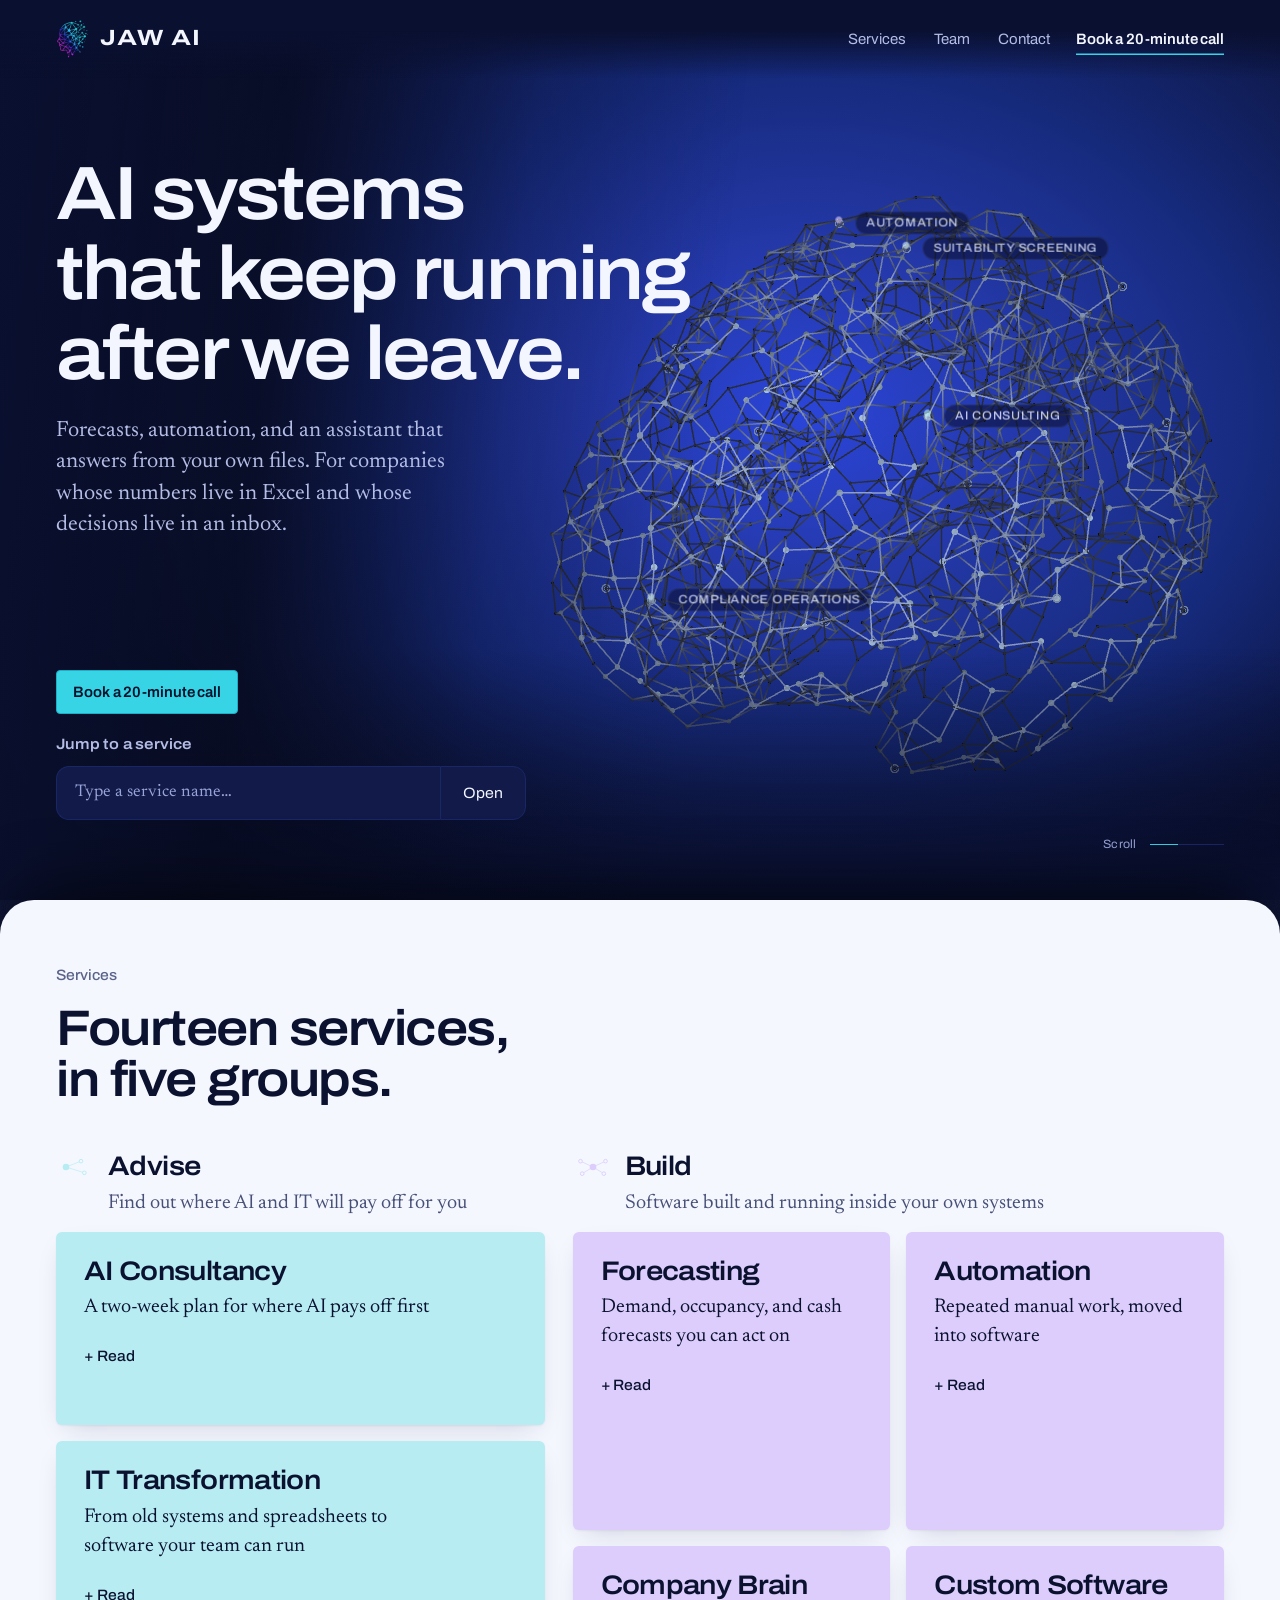
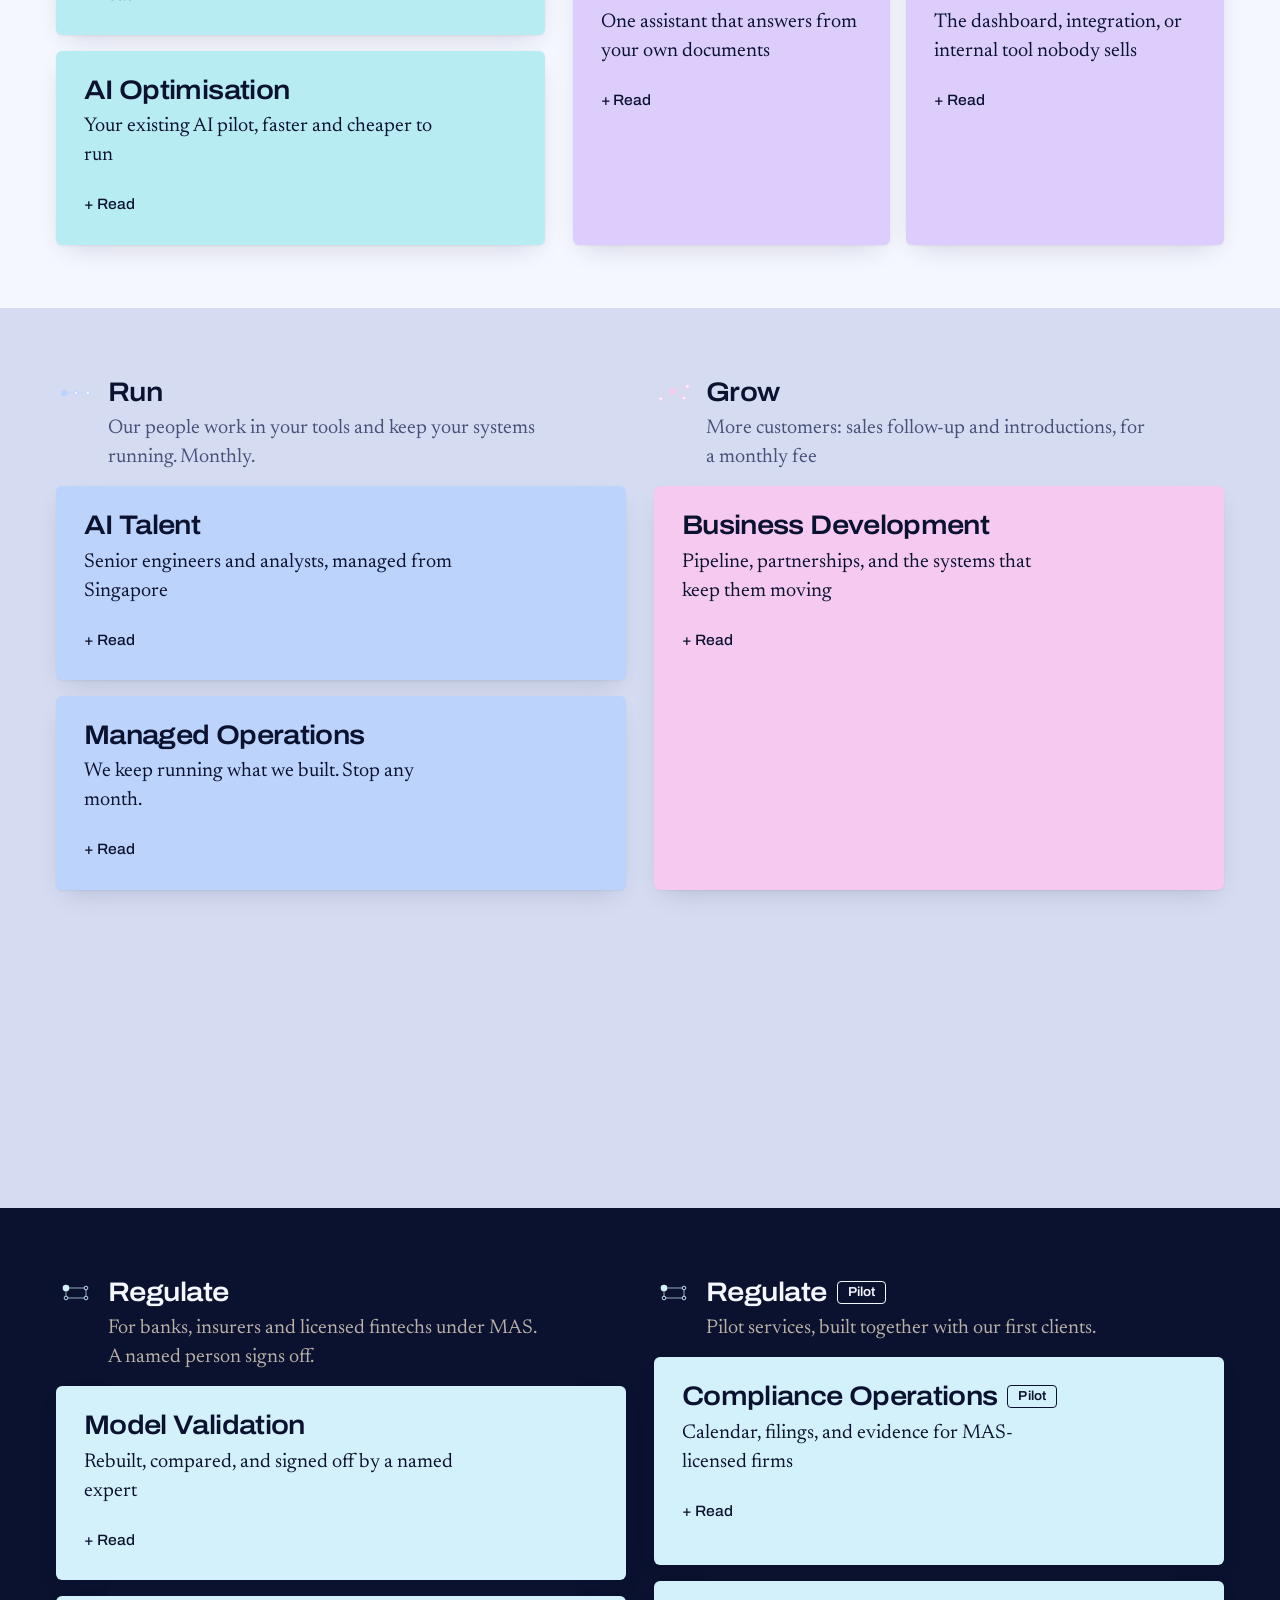
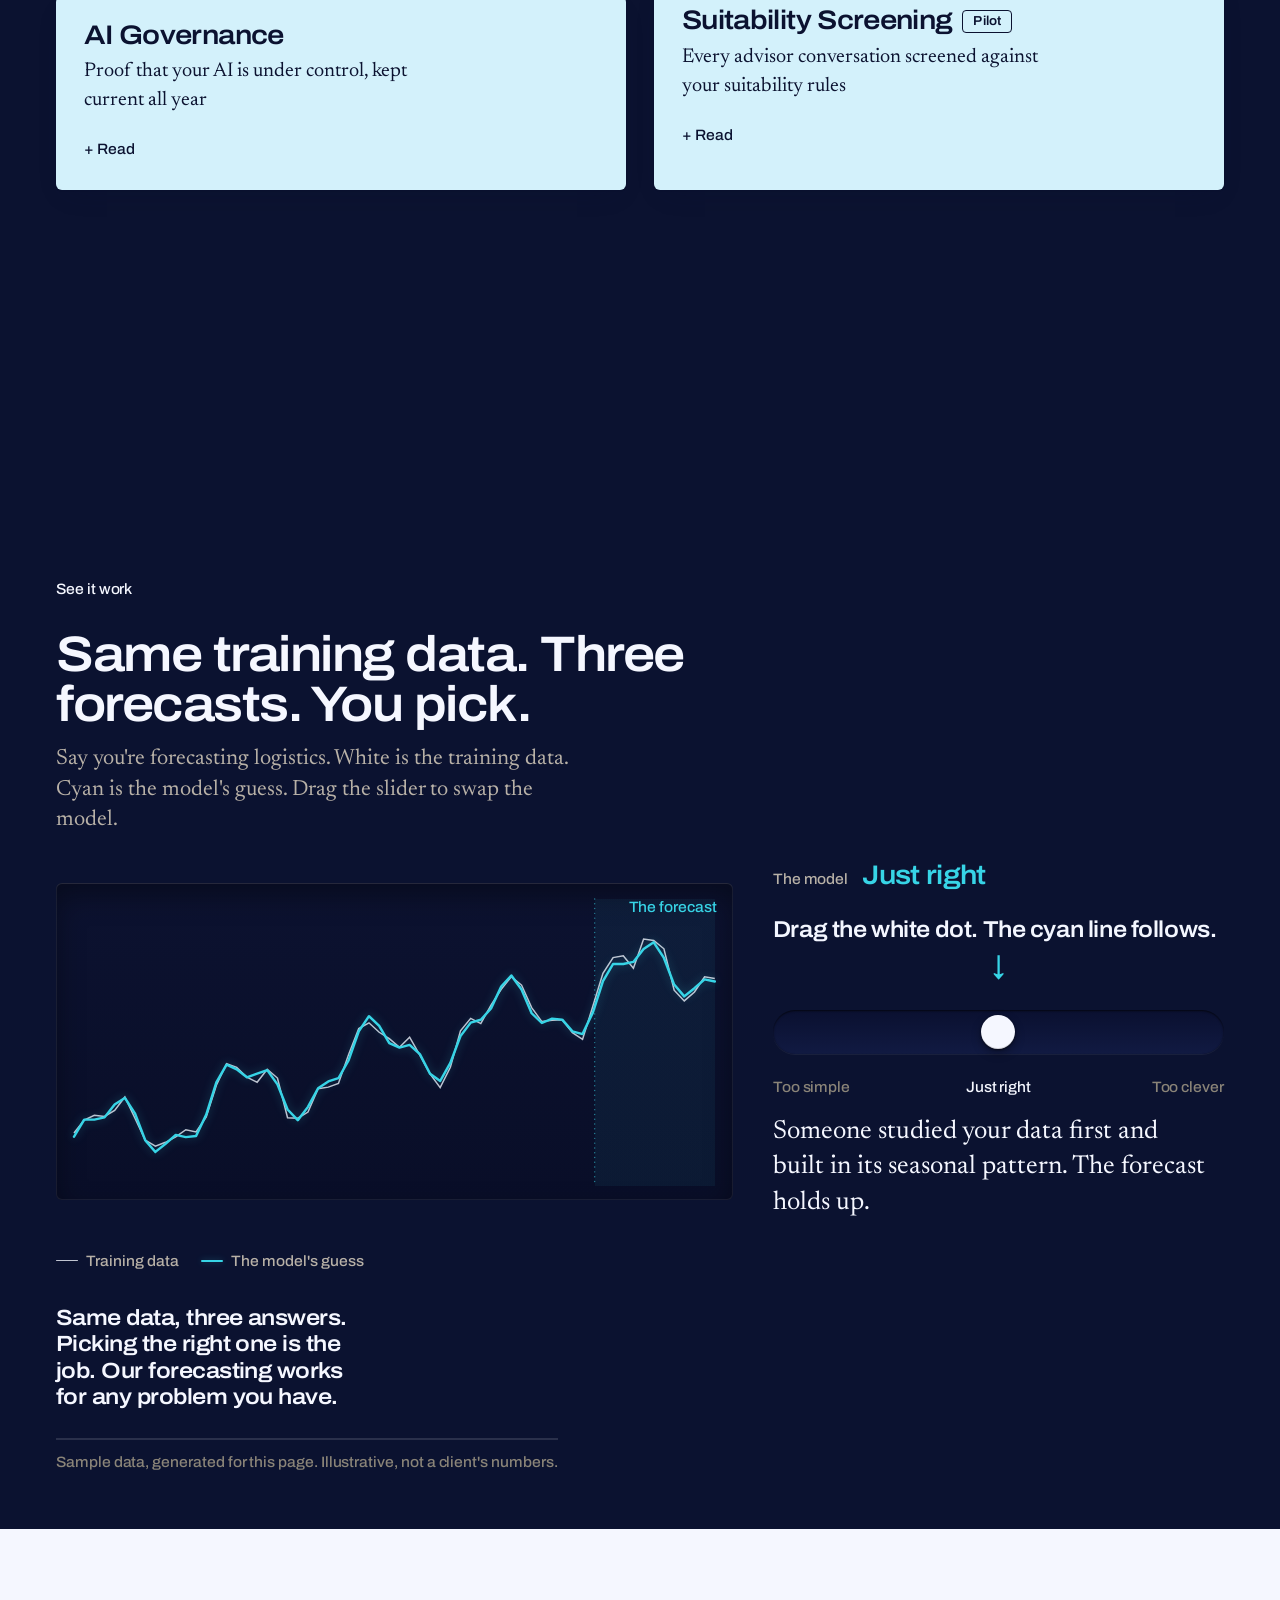
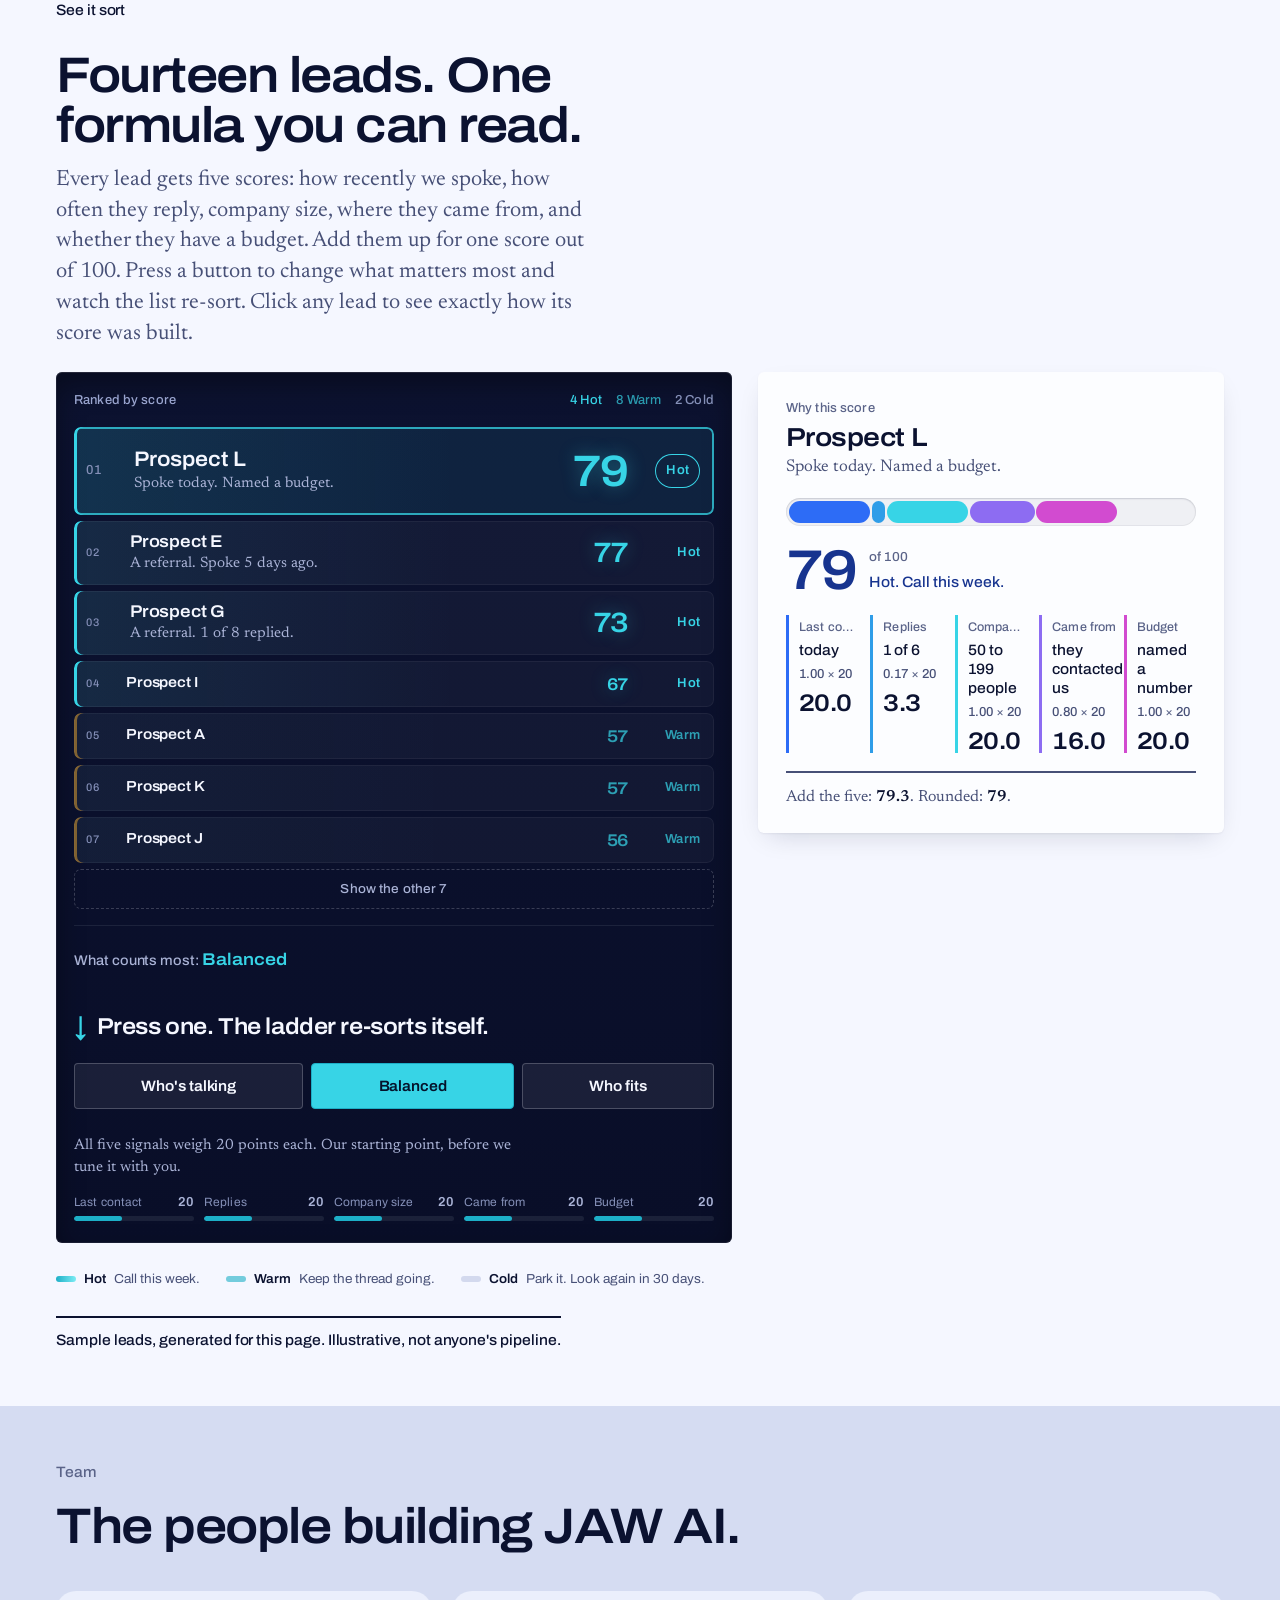
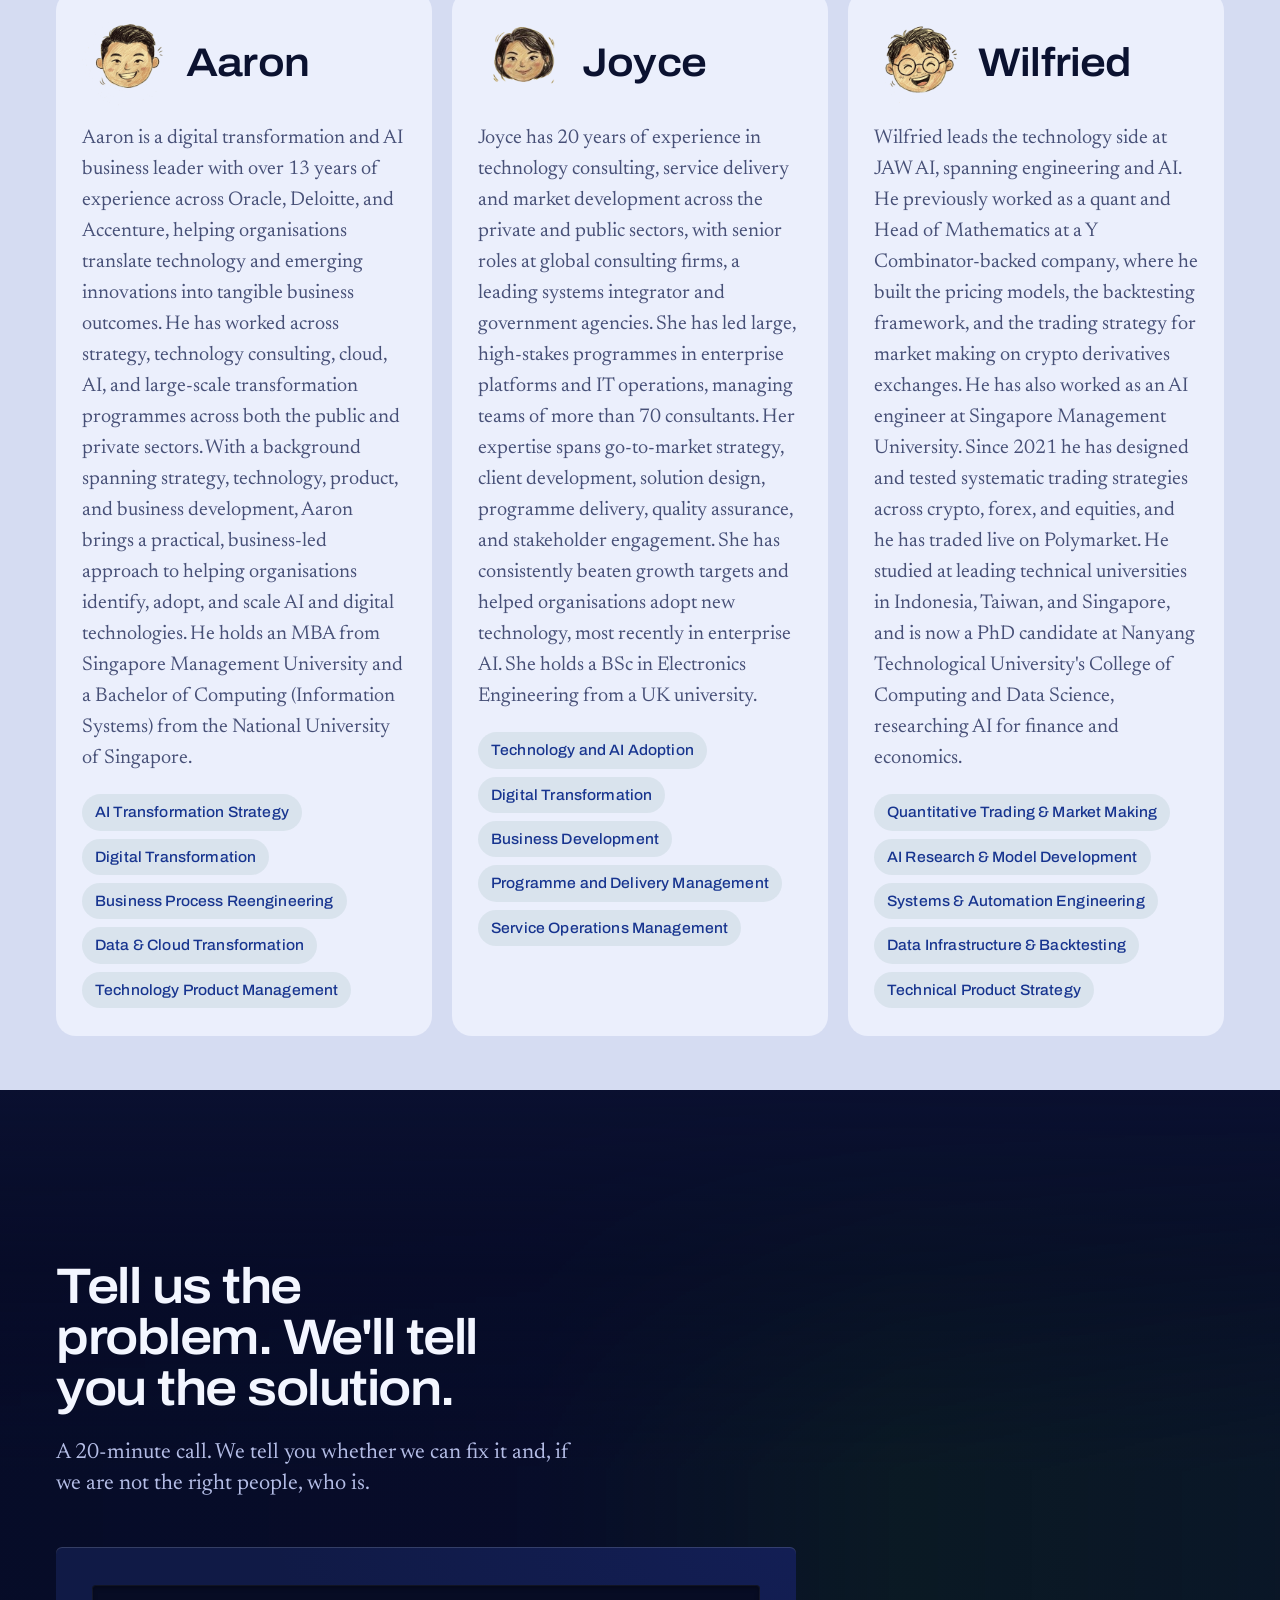
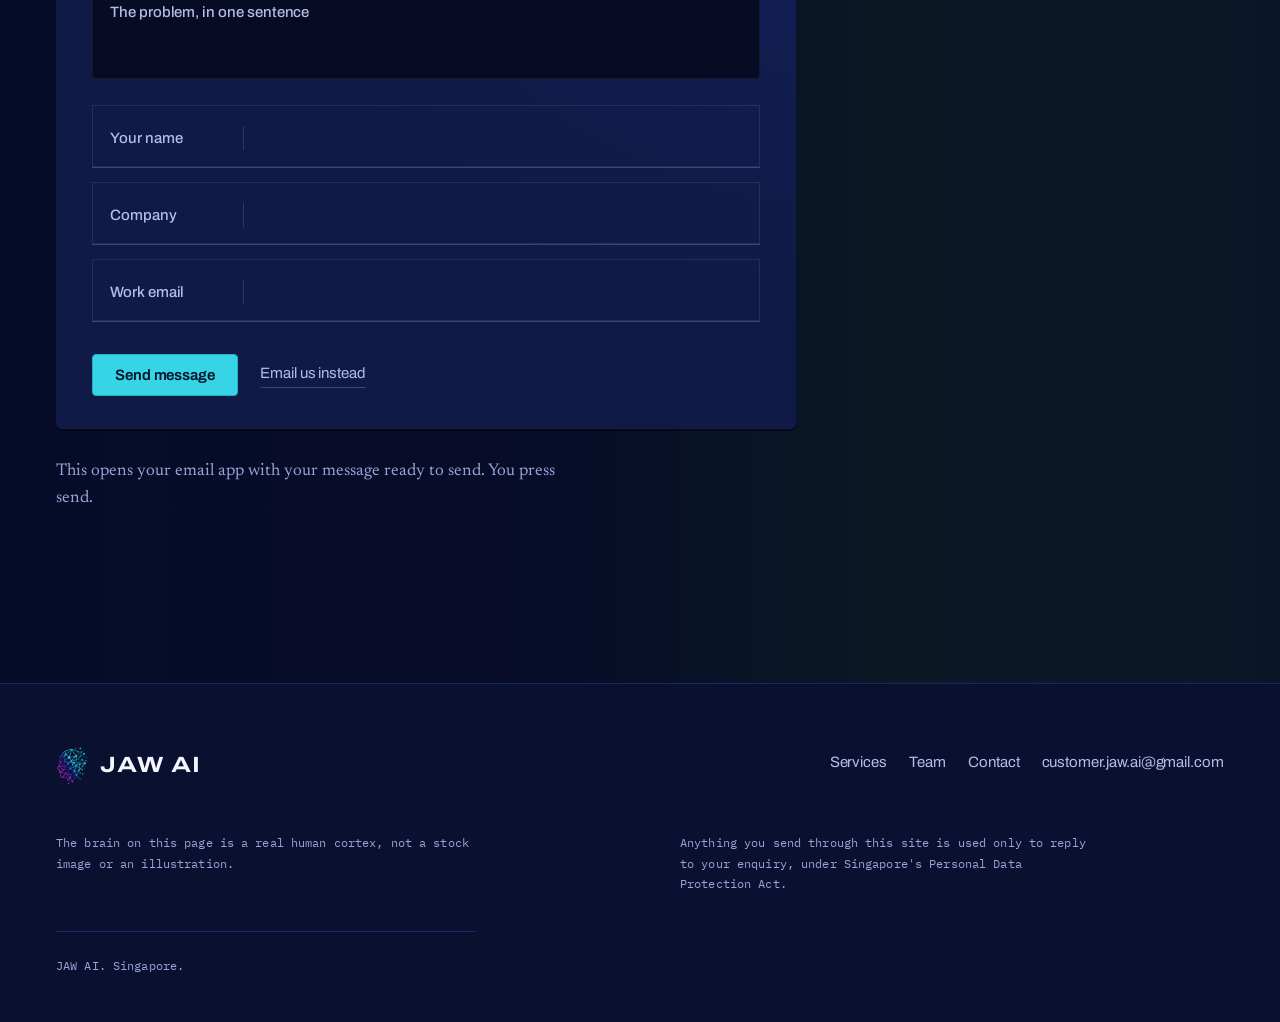
